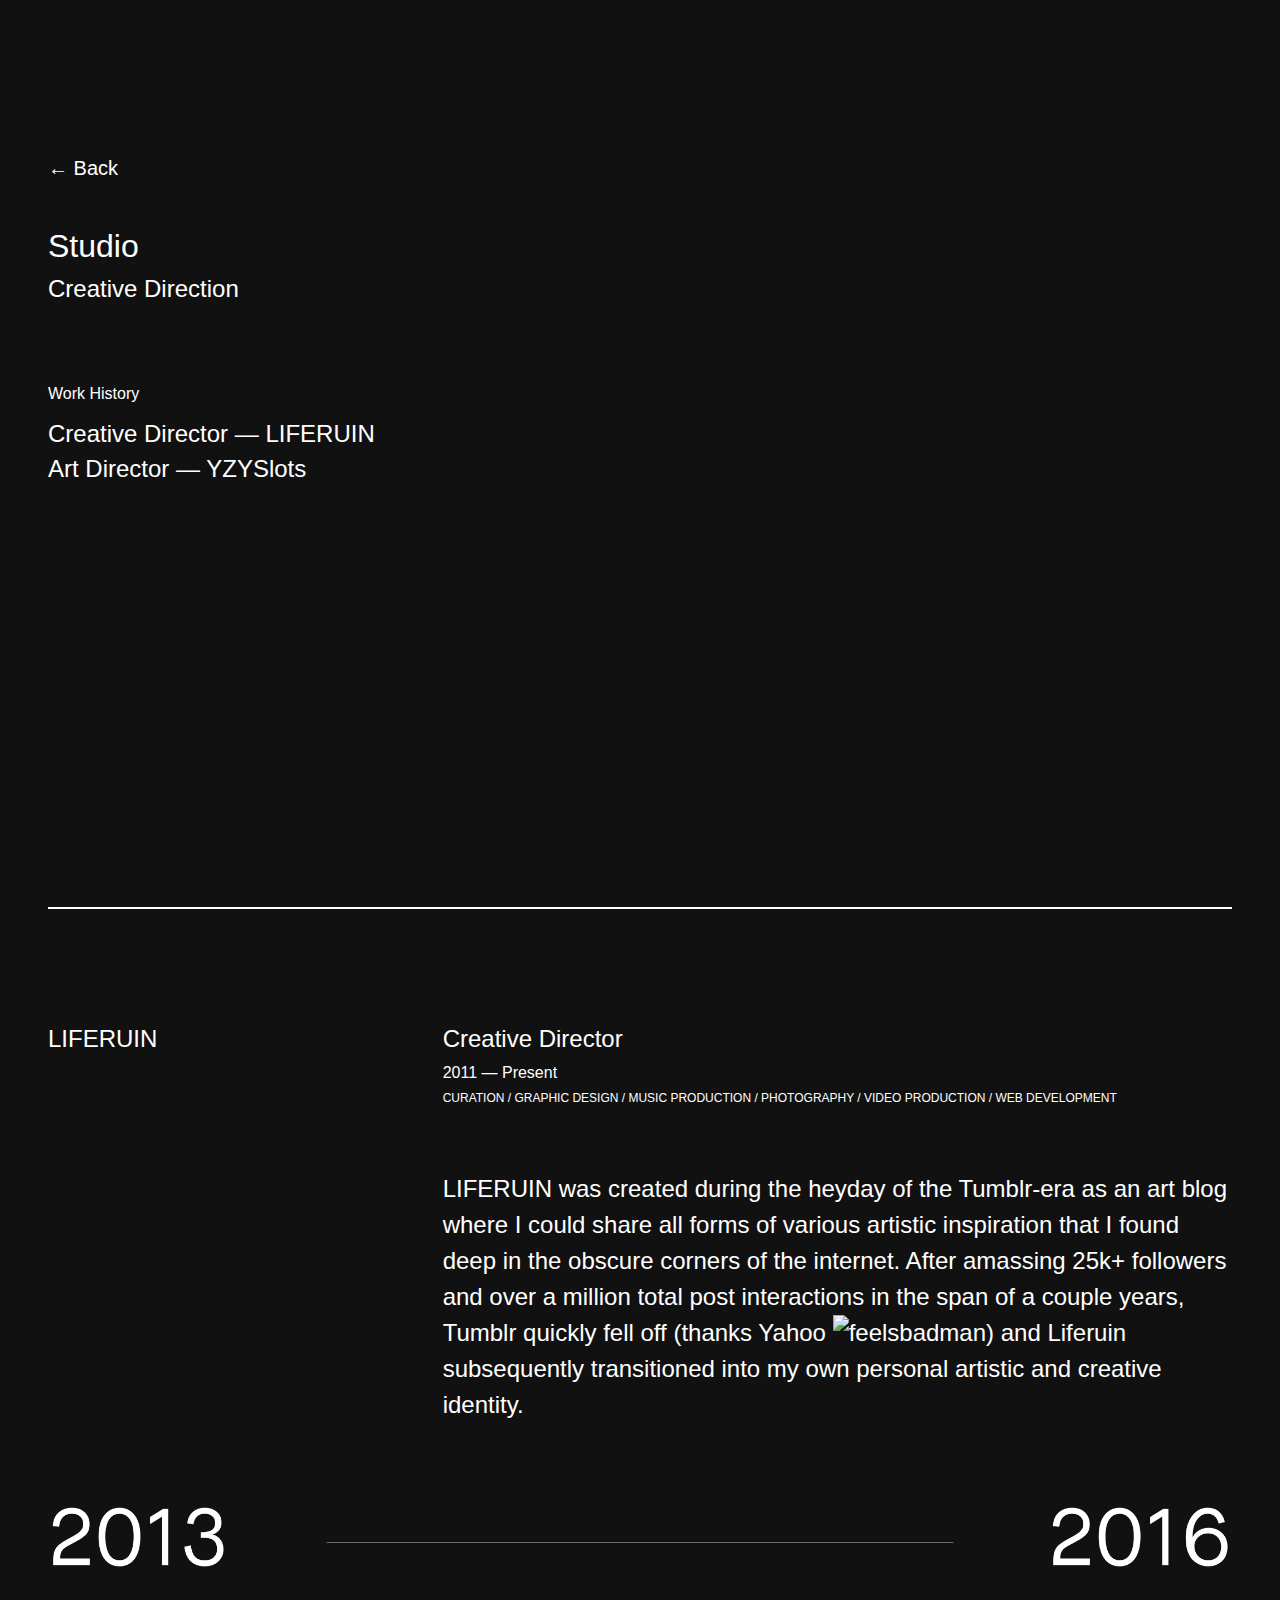
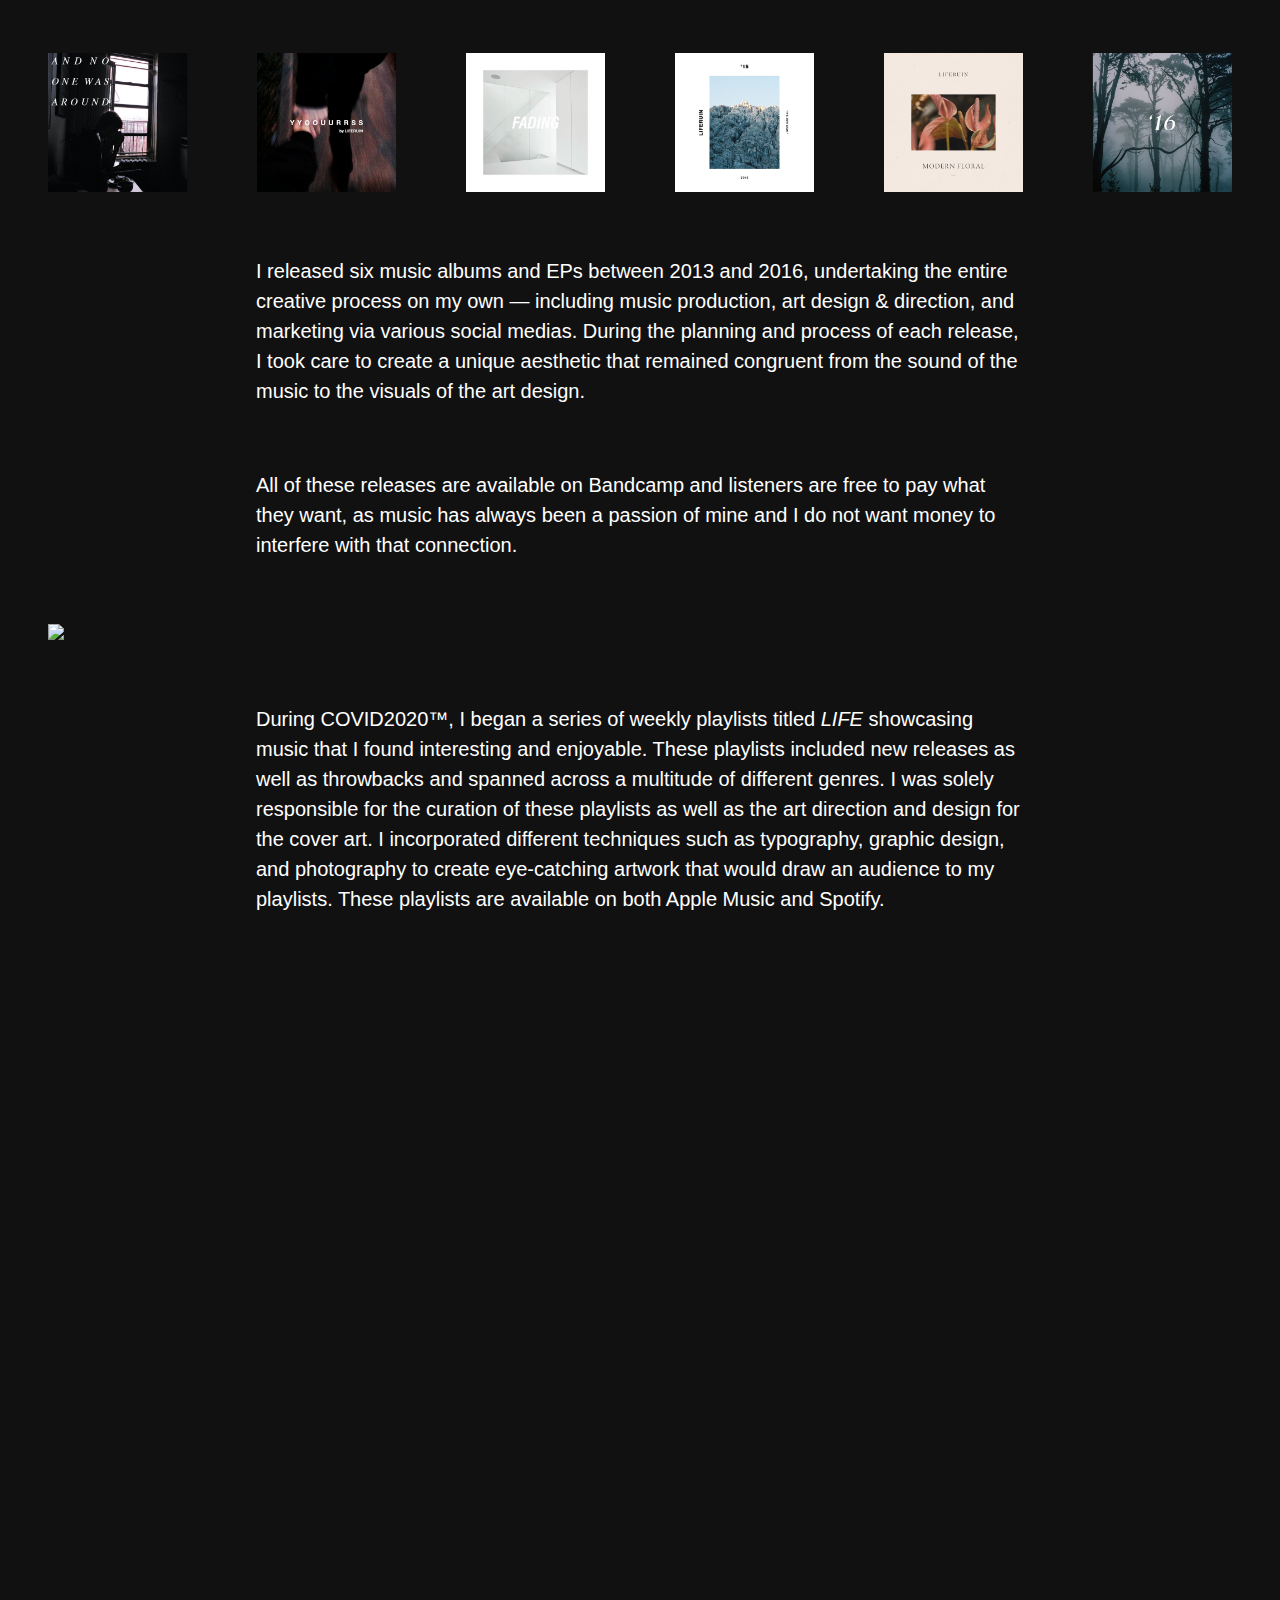
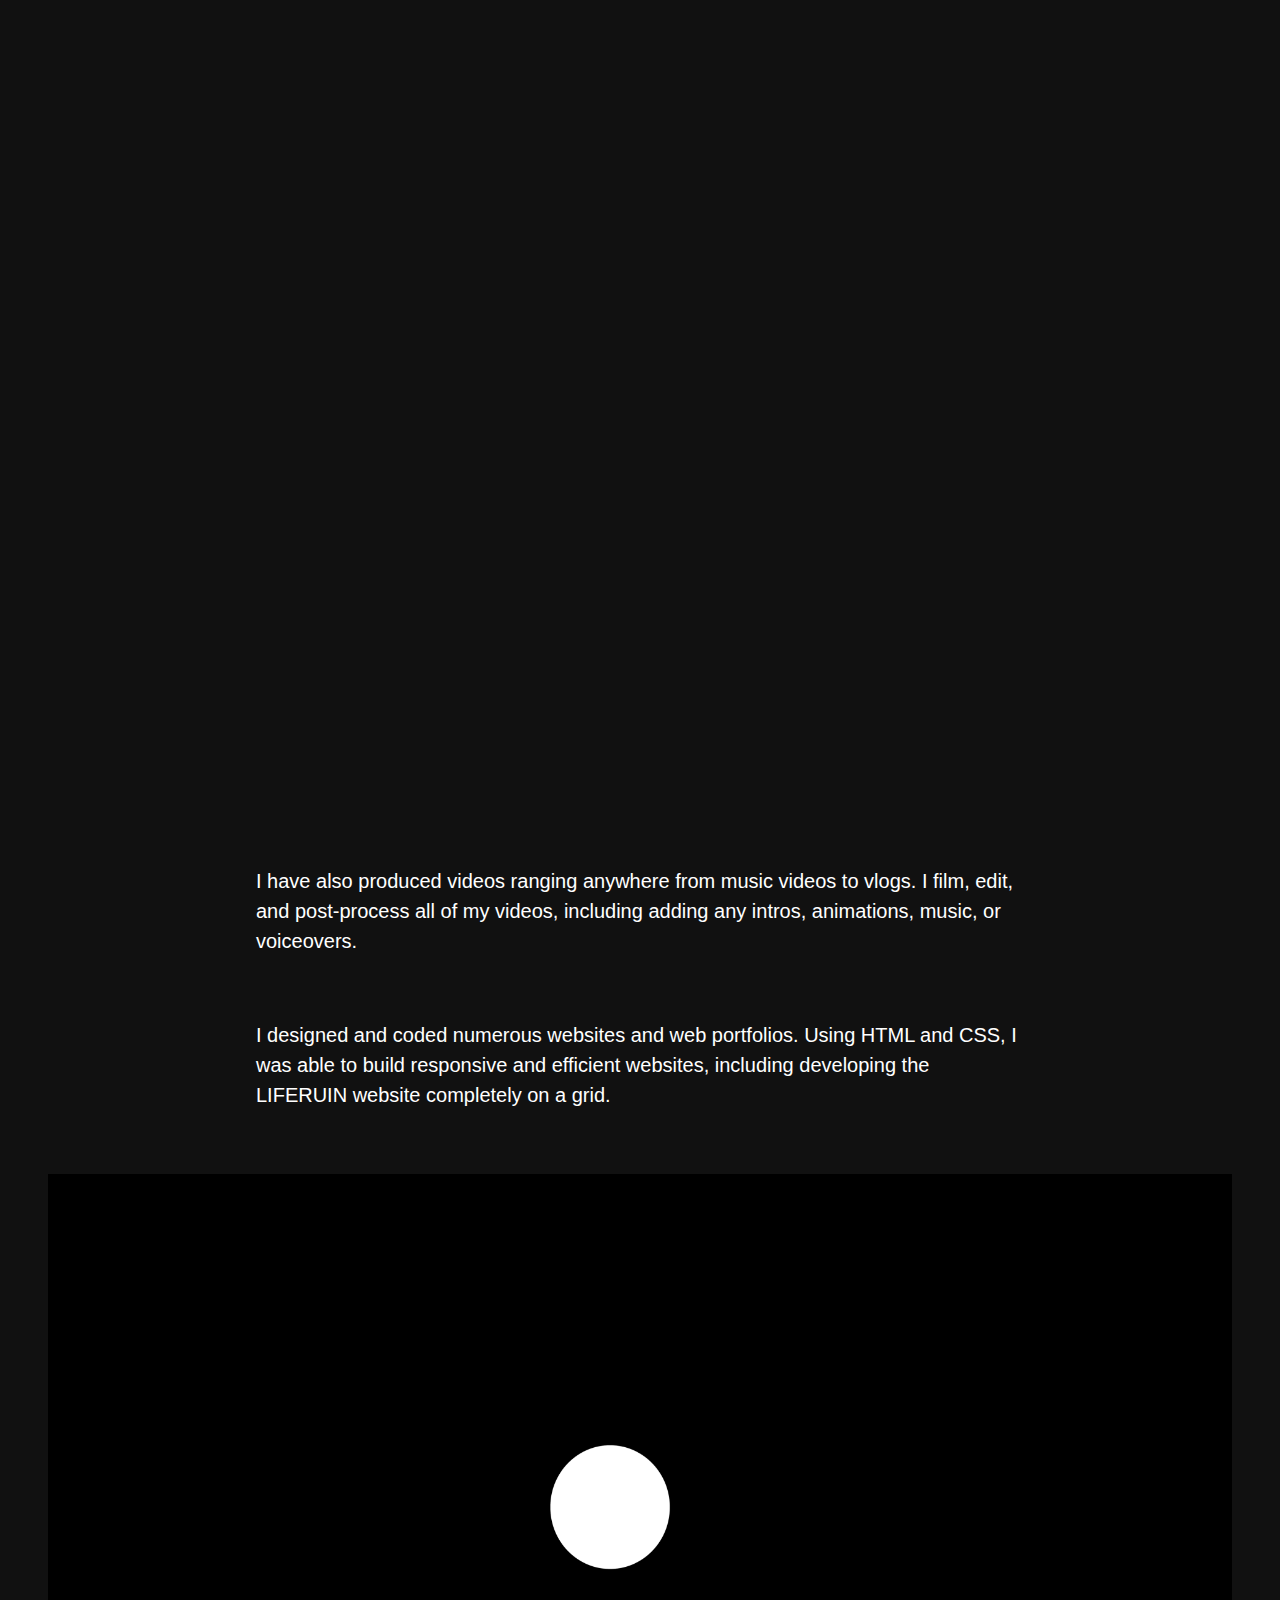
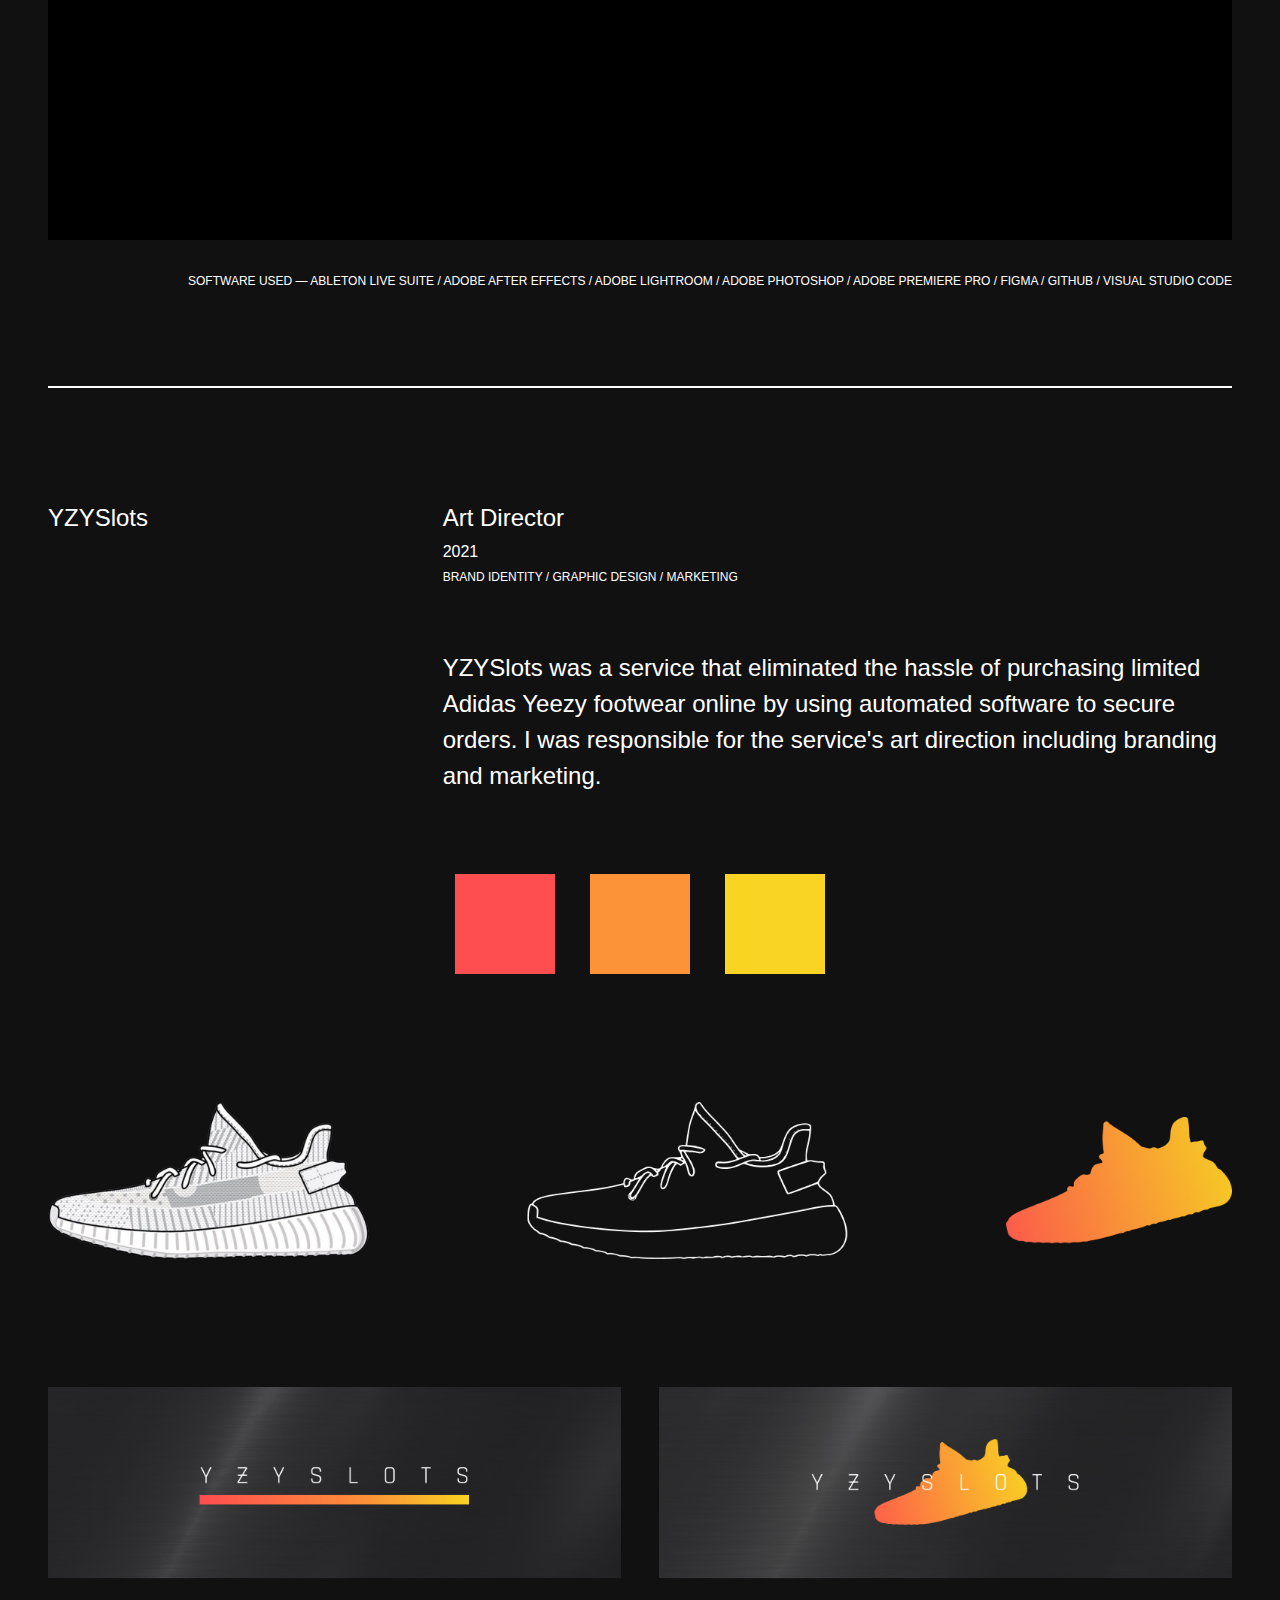
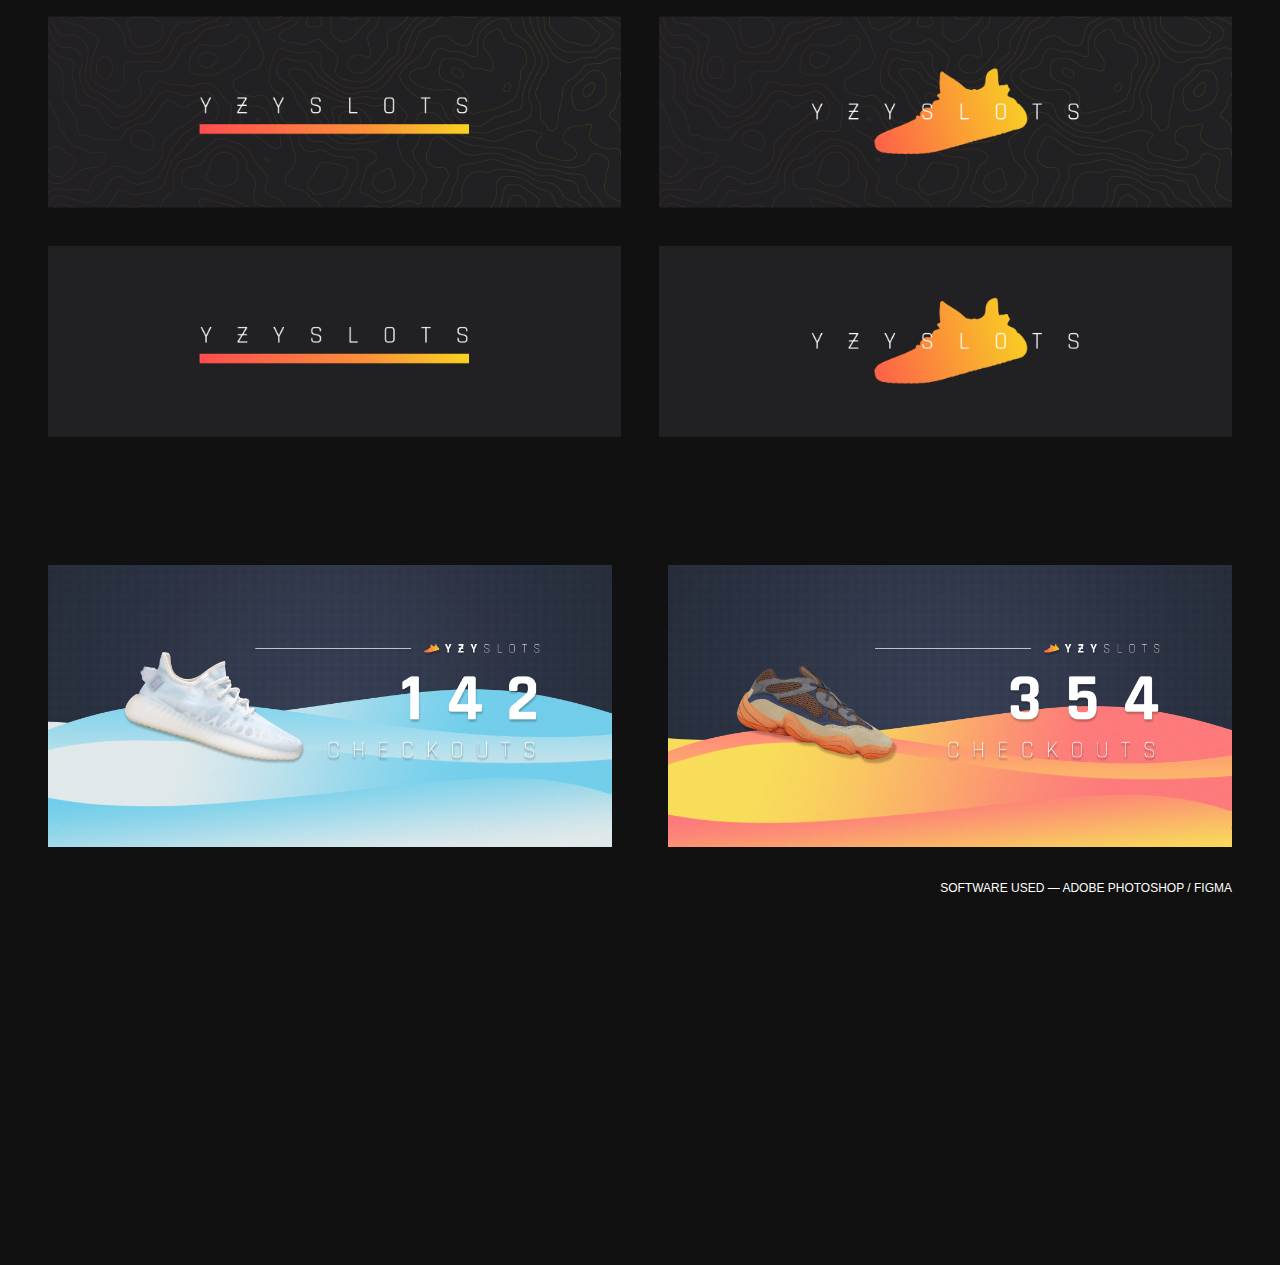
==== studio.html @ 4e7f4fe7 "Establish Website" ====
<!DOCTYPE html>
<html lang="en">
    <head>
        <meta charset="utf-8">
        <meta name="viewport" content="width=device-width, initial-scale=1">
        <meta http-equiv="X-UA-Compatible" content="ie=edge">
        <link rel="stylesheet" href="css/tachyons.min.css" />
        <link rel="stylesheet" href="css/styles.css" />
        <script type="text/javascript" src="/js/jquery-3.6.0.min.js"></script>
        <title>Tyler Myers — Studio</title>
    </head>
    <body class="bg-near-black white maison-neue">
        <header class="pa3 cf mw9 center">
            <section class="w-100 pb4-ns ph4-ns pv5 pv6-ns">
                <h1 class="f4 normal"><a href="/" class="link underline-hover">← Back</a></h1>
                <h1 class="pt4 mv2 lh-title normal">Studio</h1>
                <h1 class="f3 pa0 mv2 lh-title normal">Creative Direction</h1>
                <p class="f5 lh-title pt5">Work History</p>
                <h2 class="f4 f3-ns mv2 normal"><span class="hide-child"><a class="link underline-hover" href="#liferuin">Creative Director — LIFERUIN</a><span class="child">&nbsp;→</span></span></h2>
                <h2 class="f4 f3-ns mv2 normal"><span class="hide-child"><a class="link underline-hover" href="#yzyslots">Art Director — YZYSlots</a><span class="child">&nbsp;→</span></span></h2>
            </section>
        </header>
        <main class="pa3 pt6 pt3-ns mw9 center">
            <section class="ph4-ns mv7-ns">
                <article class="pt4 pb5 bt bw1" id="liferuin">
                    <div class="w-100 pt5 mv3 lh-copy cf">
                        <div class="w-third-ns fl-ns v-top">
                            <p class="f3 ma0">LIFERUIN</p>
                        </div>
                        <div class="w-two-thirds-ns fl-ns">
                            <p class="f3 mt0 mb1">Creative Director</p>
                            <p class="f5 mv1">2011 — Present</p>
                            <p class="f7 mv1 ttu fw1">Curation / Graphic Design / Music Production / Photography / Video Production / Web Development</p>
                            <p class="f3 mv5">LIFERUIN was created during the heyday of the Tumblr-era as an art blog where I could share all forms of various artistic inspiration that I found deep in the obscure corners of the internet. After amassing 25k+ followers and over a million total post interactions in the span of a couple years, Tumblr quickly fell off (thanks Yahoo <img src="http://assets.stickpng.com/images/5845cd230b2a3b54fdbaecf7.png" height="18px" alt="feelsbadman">) and Liferuin subsequently transitioned into my own personal artistic and creative identity.</p>
                        </div>
                    </div>
                    <div class="tc center">
                        <img class="center db" src="images/Music Timeline.png">
                    </div>
                    <div class="mv4 mw7 center lh-copy">
                        <p class="f5 f4-ns mv5">I released six music albums and EPs between 2013 and 2016, undertaking the entire creative process on my own — including music production, art design & direction, and marketing via various social medias. During the planning and process of each release, I took care to create a unique aesthetic that remained congruent from the sound of the music to the visuals of the art design.</p>
                        <p class="f5 f4-ns mv5">All of these releases are available on <a href="https://liferuin.bandcamp.com" class="link underline-hover" target="_blank">Bandcamp</a> and listeners are free to pay what they want, as music has always been a passion of mine and I do not want money to interfere with that connection.</p>
                    </div>
                    <div class="tc center">
                        <img class="center db" src="images/Life Playlists.png">
                    </div>
                    <div class="mv4 mw7 center lh-copy">
                        <p class="f5 f4-ns mv5">During COVID2020™, I began a series of weekly playlists titled <i>LIFE</i> showcasing music that I found interesting and enjoyable. These playlists included new releases as well as throwbacks and spanned across a multitude of different genres. I was solely responsible for the curation of these playlists as well as the art direction and design for the cover art. I incorporated different techniques such as typography, graphic design, and photography to create eye-catching artwork that would draw an audience to my playlists. These playlists are available on both Apple Music and Spotify.</p>
                    </div>
                    <div class="mv4 video-container">
                        <iframe src="https://player.vimeo.com/video/375302380?h=4c0749a3c9" frameborder="0" allowfullscreen></iframe>
                    </div>
                    <div class="mv4 video-container">
                        <iframe src="https://www.youtube-nocookie.com/embed/navnlQxrgsI" frameborder="0" allowfullscreen></iframe>
                    </div>
                    <div class="mv4 mw7 center lh-copy">
                        <p class="f5 f4-ns mv5">I have also produced videos ranging anywhere from music videos to vlogs. I film, edit, and post-process all of my videos, including adding any intros, animations, music, or voiceovers.</p>
                    </div>
                    <div class="mv4 mw7 center lh-copy">
                        <p class="f5 f4-ns mv5">I designed and coded numerous websites and web portfolios. Using HTML and CSS, I was able to build responsive and efficient websites, including developing the <a href="https://liferu.in" class="link underline-hover" target="_blank">LIFERUIN website</a> completely on a grid.</p>
                    </div>
                    <div class="tc center">
                        <img class="w-100 db" src="images/logo_animation.gif">
                    </div>
                    <div class="mv4 tr-ns lh-copy">
                        <p class="f7 mv1 ttu fw1">Software Used — Ableton Live Suite / Adobe After Effects / Adobe Lightroom / Adobe Photoshop / Adobe Premiere Pro / Figma / Github / Visual Studio Code</p>
                    </div>
                </article>
                <article class="pt4 pb5 bt bw1" id="yzyslots">
                    <div class="w-100 pt5 mv3 lh-copy cf">
                        <div class="w-third-ns fl-ns v-top">
                            <p class="f3 ma0">YZYSlots</p>
                        </div>
                        <div class="w-two-thirds-ns fl-ns">
                            <p class="f3 mt0 mb1">Art Director</p>
                            <p class="f5 mv1">2021</p>
                            <p class="f7 mv1 ttu fw1">Brand Identity / Graphic Design / Marketing</p>
                            <p class="f3 mv5">YZYSlots was a service that eliminated the hassle of purchasing limited Adidas Yeezy footwear online by using automated software to secure orders. I was responsible for the service's art direction including branding and marketing.</p>
                        </div>
                    </div>
                    <div class="tc center">
                        <img class="center db" src="images/Reference Colors.png">
                    </div>
                    <div class="tc center mt5 mt6-ns">
                        <img class="center db" src="images/Logo Development.png">
                    </div>
                    <div class="tc center mt5 mt6-ns">
                        <img class="center db" src="images/yzyslots_twitter_headers.png">
                    </div>
                    <div class="tc center mt5 mt6-ns">
                        <img class="center db" src="images/yzyslots_marketing.png">
                    </div>
                    <div class="mv4 tr-ns lh-copy">
                        <p class="f7 mv1 ttu fw1">Software Used — Adobe Photoshop / Figma</p>
                    </div>
                </article>
            </section>
        </main>
    </body>
</html>
---- css/styles.css ----
/* Fade In */
@-webkit-keyframes fadeIn { from { opacity:0; } to { opacity:1; } }
@-moz-keyframes fadeIn { from { opacity:0; } to { opacity:1; } }
@keyframes fadeIn { from { opacity:0; } to { opacity:1; } }

/* Maison Neue */
.maison-neue {font-family: "Maison Neue", sans-serif;}

@font-face {
    font-family: "Maison Neue";
    src: url(fonts/maison-neue/MaisonNeue-Book.woff);
    src: url(fonts/maison-neue/MaisonNeue-Book.woff2);
    font-weight: normal;
    font-style: normal;
}

@font-face {
    font-family: "Maison Neue";
    src: url(fonts/maison-neue/MaisonNeue-BookItalic.woff);
    src: url(fonts/maison-neue/MaisonNeue-BookItalic.woff2);
    font-weight: normal;
    font-style: italic;
}

@font-face {
    font-family: "Maison Neue";
    src: url(fonts/maison-neue/MaisonNeue-Bold.woff);
    src: url(fonts/maison-neue/MaisonNeue-Bold.woff2);
    font-weight: bold;
    font-style: normal;
}

@font-face {
    font-family: "Maison Neue";
    src: url(fonts/maison-neue/MaisonNeue-BoldItalic.woff);
    src: url(fonts/maison-neue/MaisonNeue-BoldItalic.woff2);
    font-weight: bold;
    font-style: italic;
}

@font-face {
    font-family: "Maison Neue";
    src: url(fonts/maison-neue/MaisonNeue-Light.woff);
    src: url(fonts/maison-neue/MaisonNeue-Light.woff2);
    font-weight: 100;
    font-style: normal;
}

/* Neue Haas Grotesk */
.neue-haas-grotesk {font-family: "Neue Haas Grotesk", sans-serif;}

@font-face {
    font-family: "Neue Haas Grotesk";
    src: url(fonts/neue-haas-grotesk/NeueHaasDisplay-Roman.woff);
    font-weight: normal;
    font-style: normal;
}

@font-face {
    font-family: "Neue Haas Grotesk";
    src: url(fonts/neue-haas-grotesk/NeueHaasDisplay-RomanItalic.woff);
    font-weight: normal;
    font-style: italic;
}

@font-face {
    font-family: "Neue Haas Grotesk";
    src: url(fonts/neue-haas-grotesk/NeueHaasDisplay-Bold.woff);
    font-weight: bold;
    font-style: normal;
}

@font-face {
    font-family: "Neue Haas Grotesk";
    src: url(fonts/neue-haas-grotesk/NeueHaasDisplay-BoldItalic.woff);
    font-weight: bold;
    font-style: italic;
}

@font-face {
    font-family: "Neue Haas Grotesk";
    src: url(fonts/neue-haas-grotesk/NeueHaasDisplay-Light.woff);
    font-weight: 100;
    font-style: normal;
}

/* Override Styles */
a {color: white;}

.video-container { position: relative; padding-bottom: 56.25%; padding-top: 30px; height: 0; overflow: hidden; }

.video-container iframe, .video-container object, .video-container embed { position: absolute; top: 0; left: 0; width: 100%; height: 100%; }
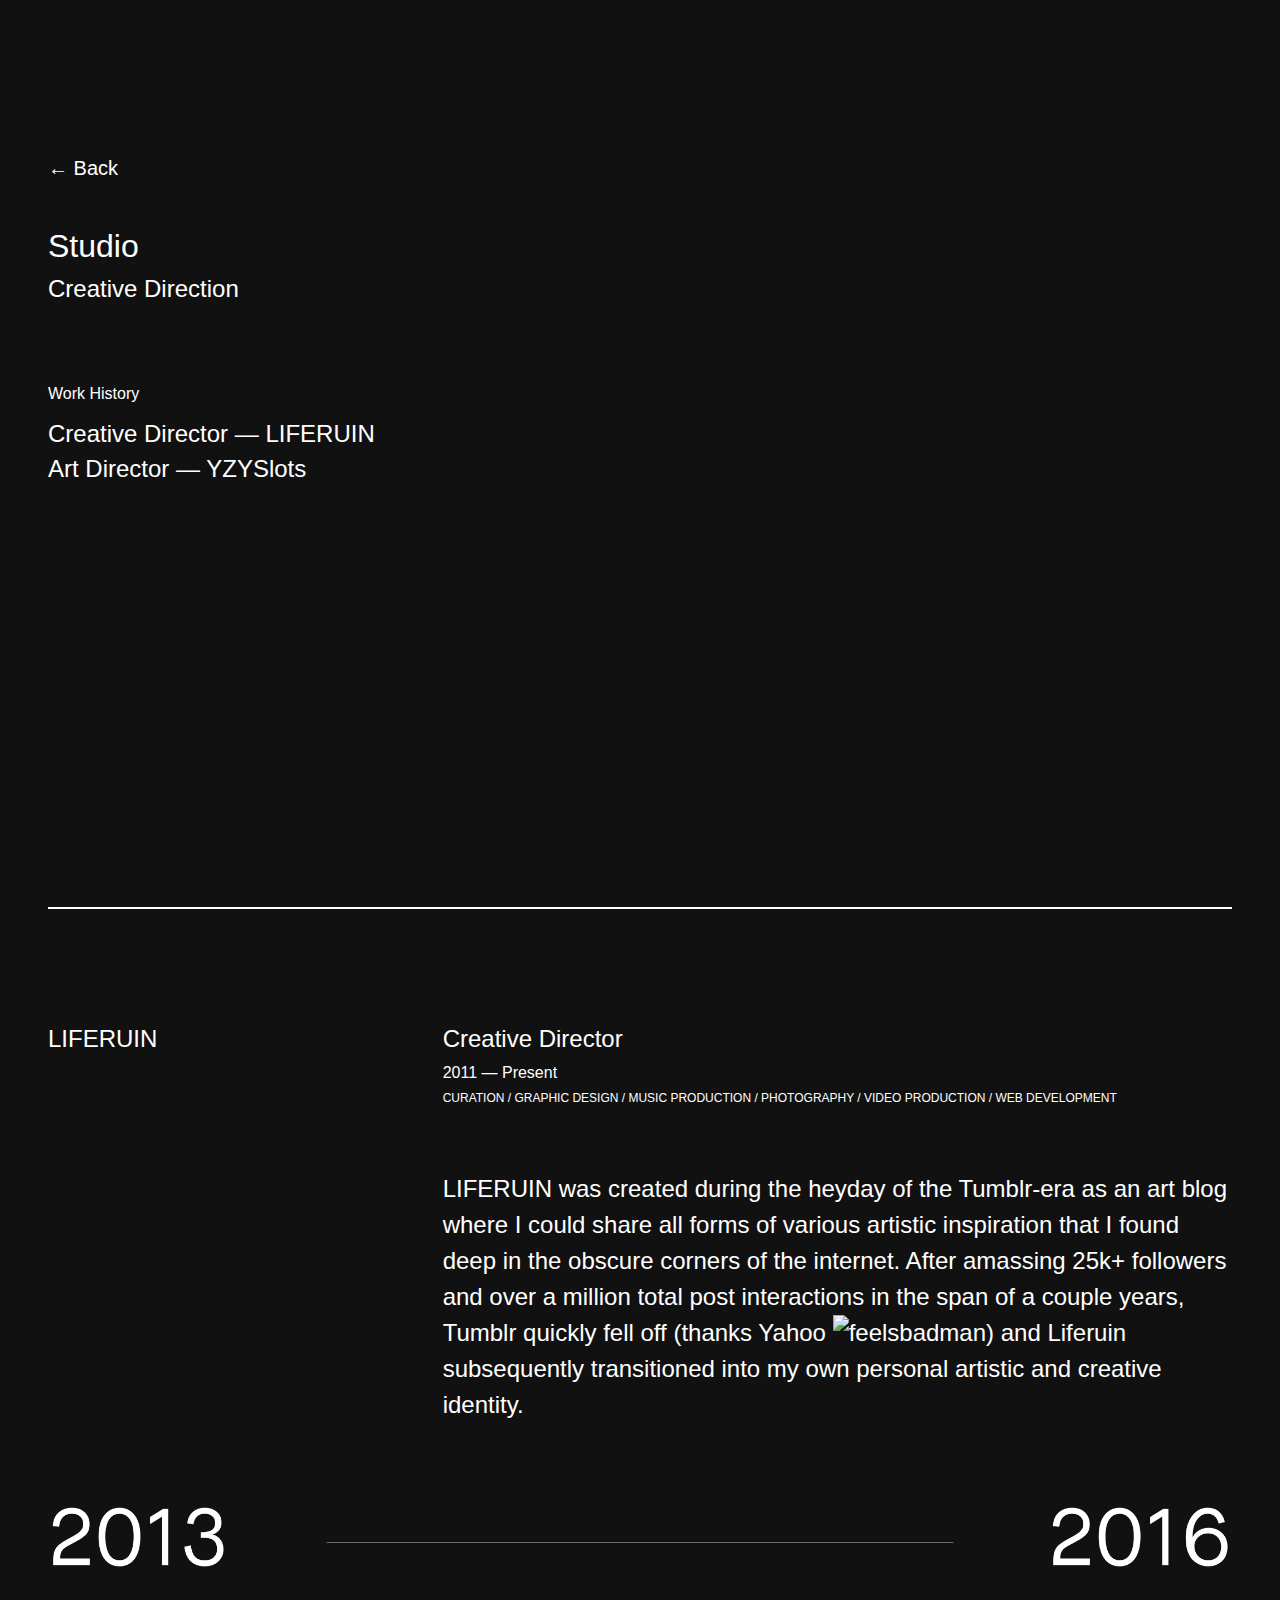
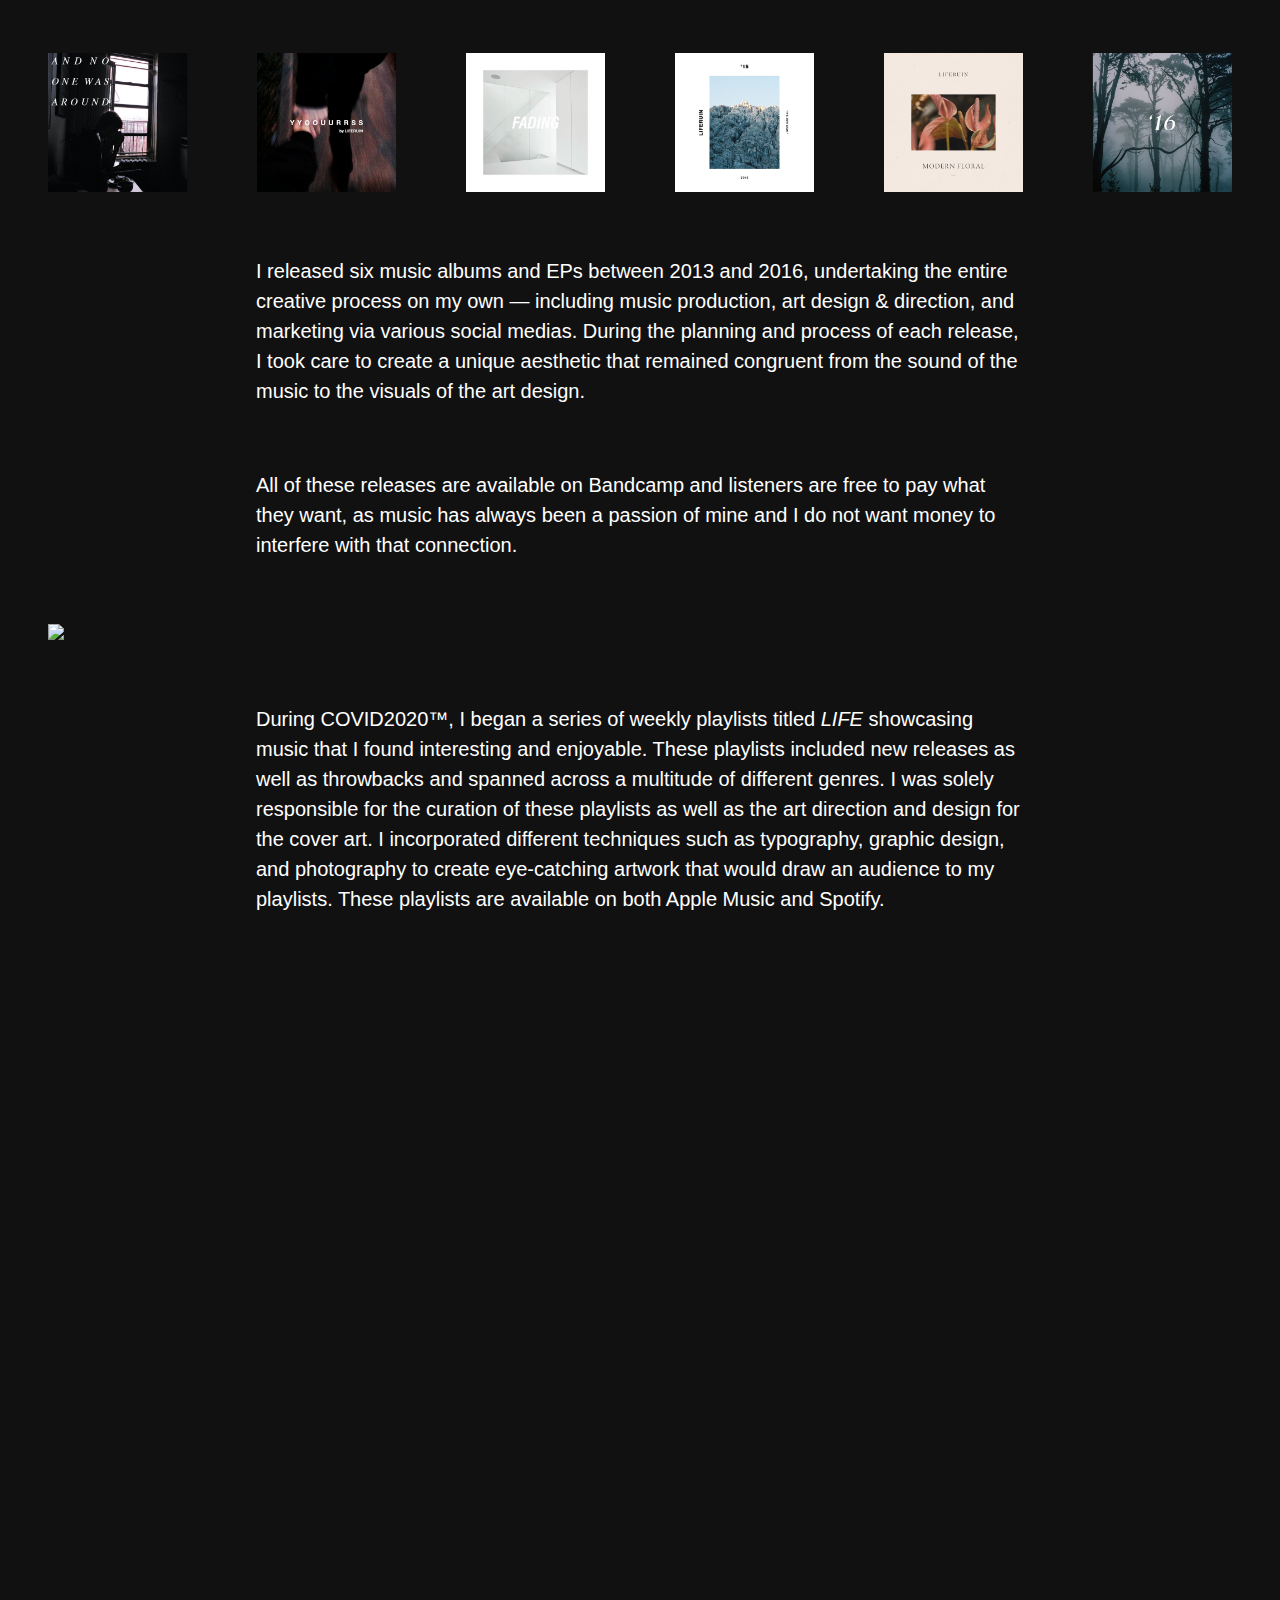
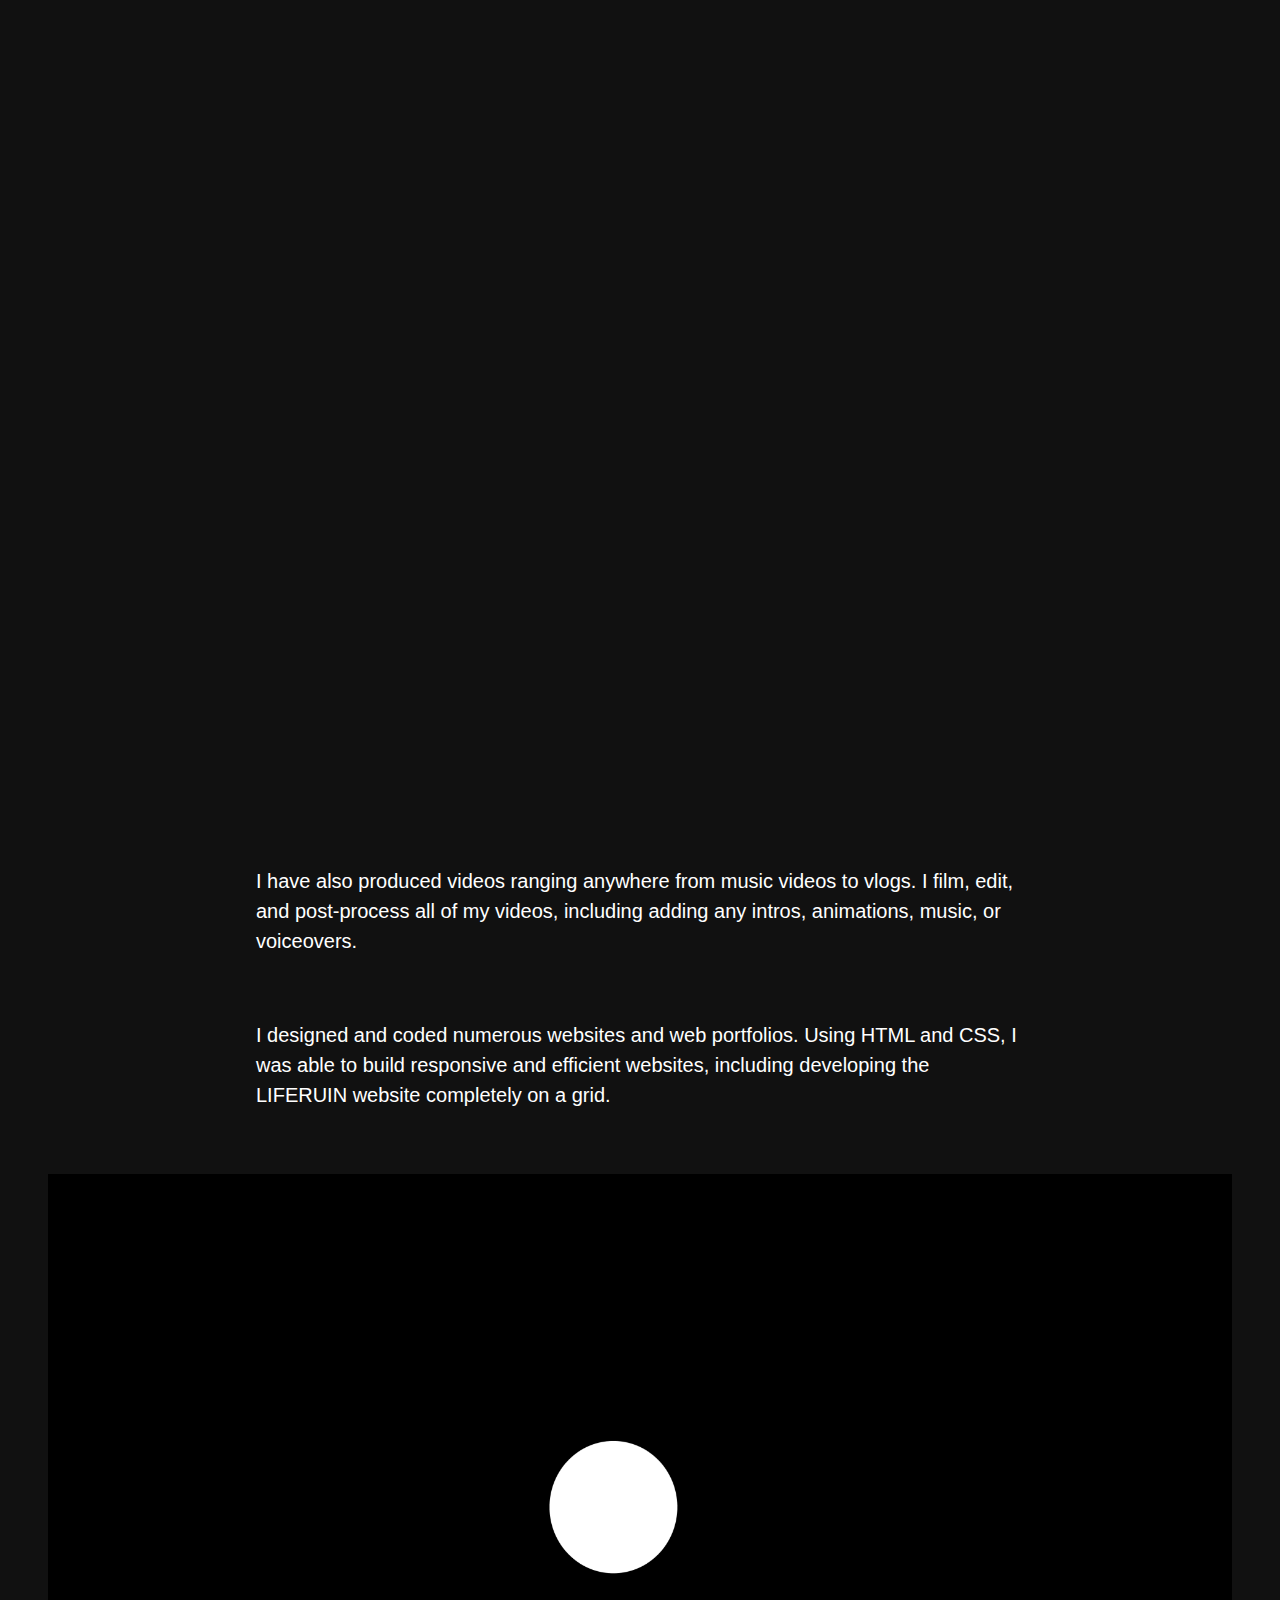
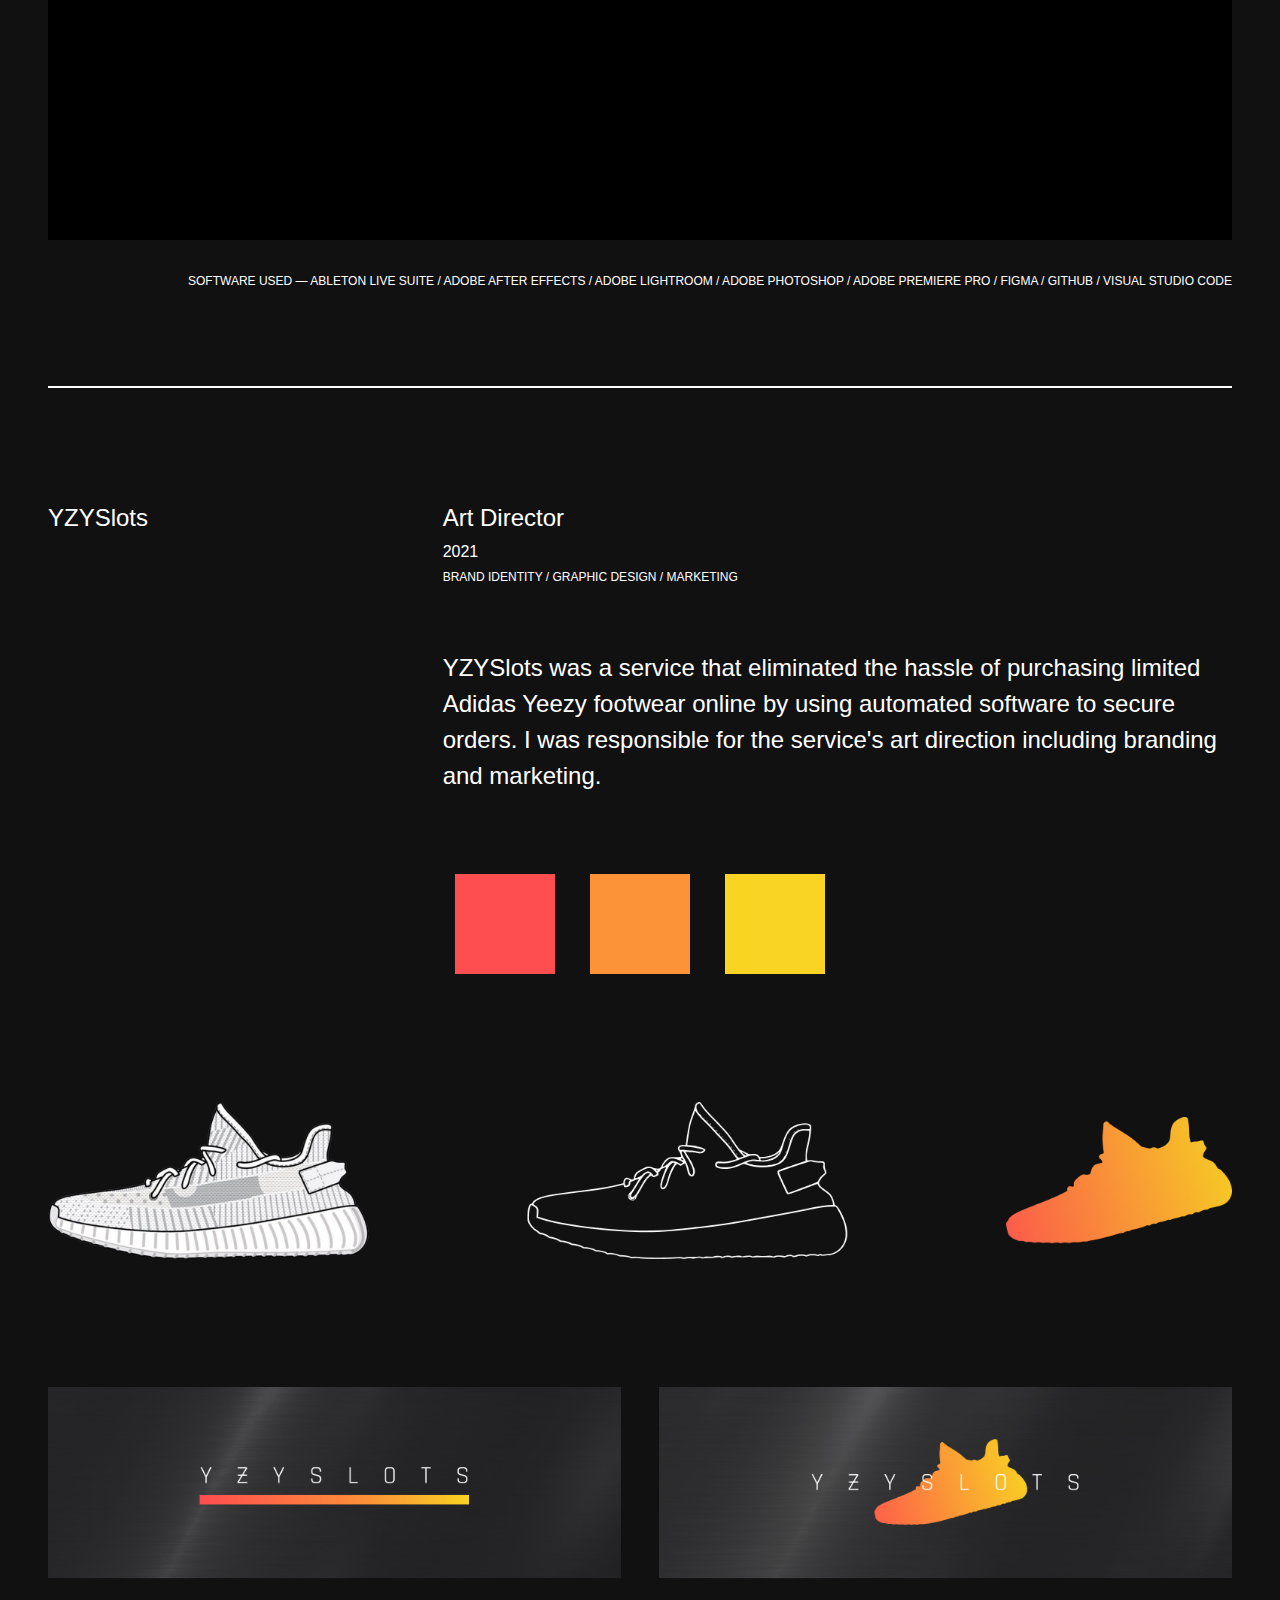
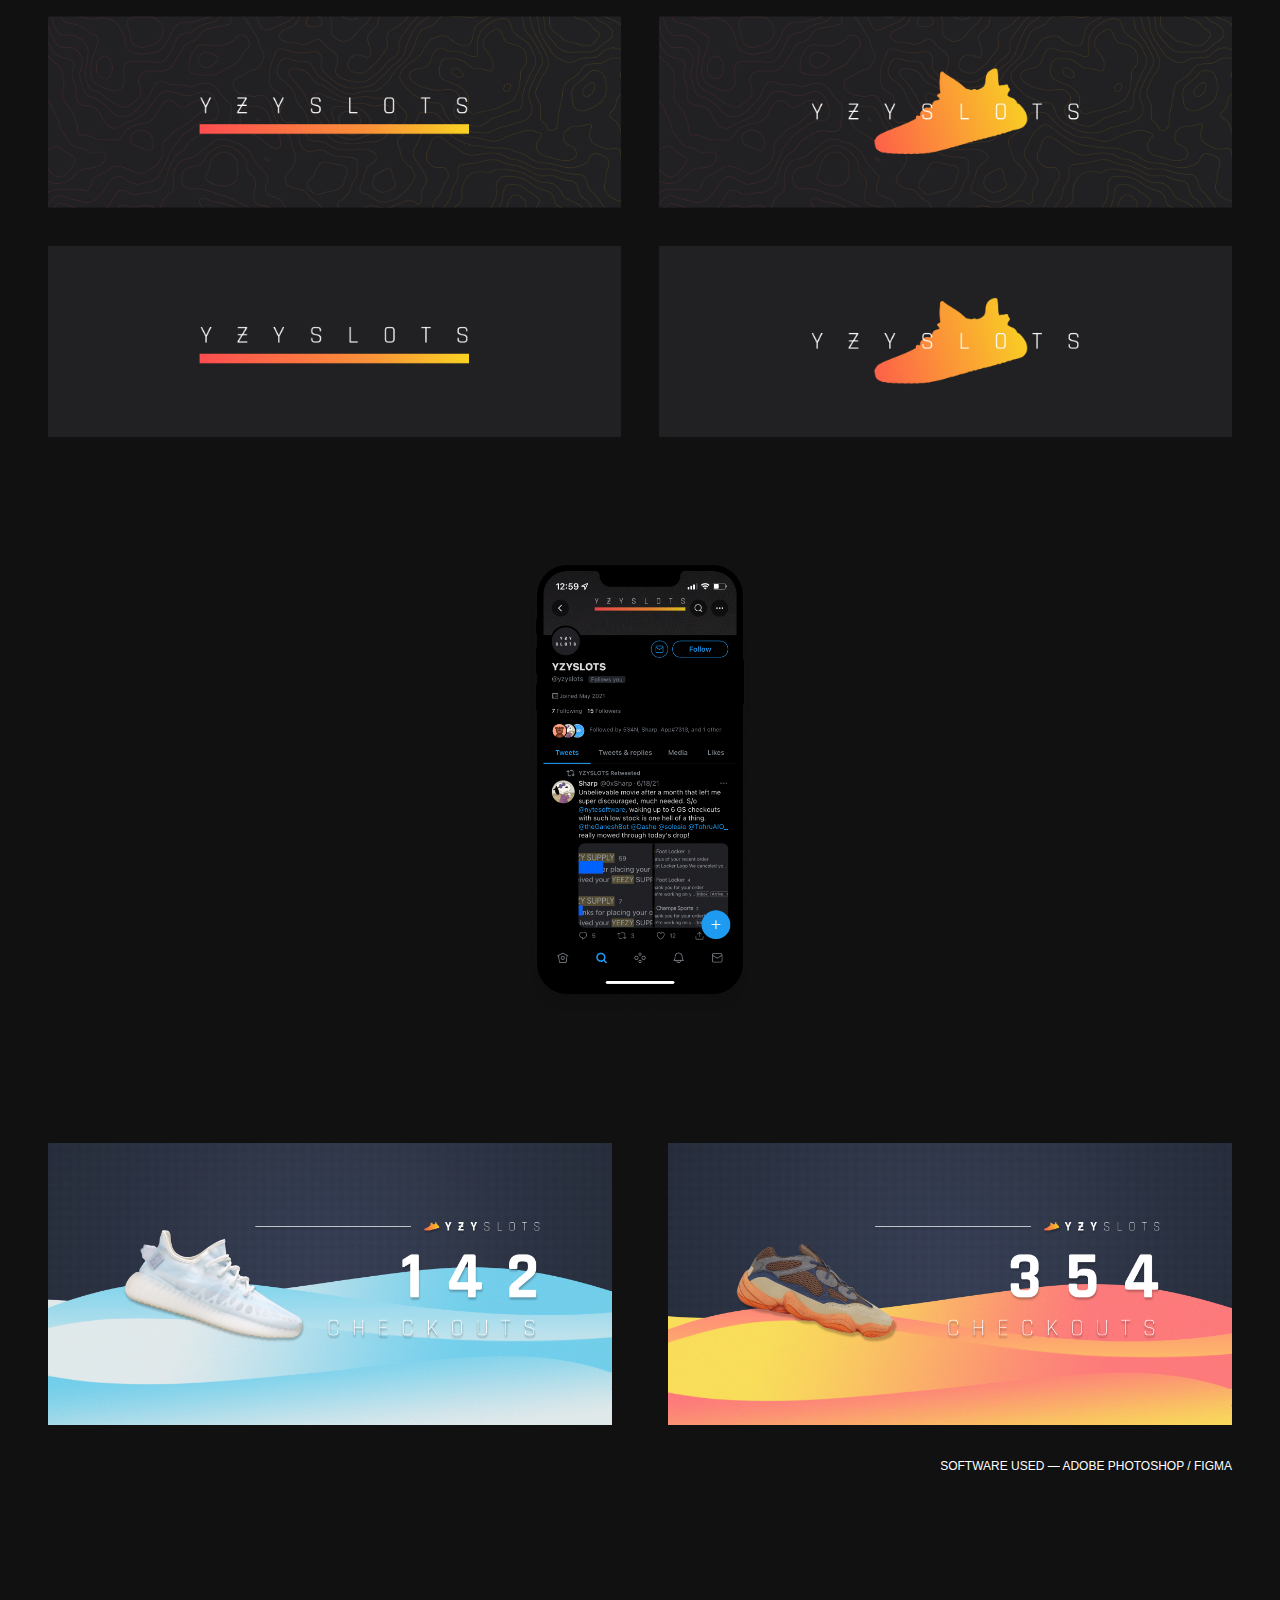
==== commit c615eaa6: "Update Studio" ====
--- a/studio.html
+++ b/studio.html
@@ -47,10 +47,10 @@
                     <div class="mv4 mw7 center lh-copy">
                         <p class="f5 f4-ns mv5">During COVID2020™, I began a series of weekly playlists titled <i>LIFE</i> showcasing music that I found interesting and enjoyable. These playlists included new releases as well as throwbacks and spanned across a multitude of different genres. I was solely responsible for the curation of these playlists as well as the art direction and design for the cover art. I incorporated different techniques such as typography, graphic design, and photography to create eye-catching artwork that would draw an audience to my playlists. These playlists are available on both Apple Music and Spotify.</p>
                     </div>
-                    <div class="mv4 video-container">
+                    <div class="mv4 video-container" id="boston">
                         <iframe src="https://player.vimeo.com/video/375302380?h=4c0749a3c9" frameborder="0" allowfullscreen></iframe>
                     </div>
-                    <div class="mv4 video-container">
+                    <div class="mv4 video-container" id="new-balance">
                         <iframe src="https://www.youtube-nocookie.com/embed/navnlQxrgsI" frameborder="0" allowfullscreen></iframe>
                     </div>
                     <div class="mv4 mw7 center lh-copy">
@@ -88,6 +88,9 @@
                         <img class="center db" src="images/yzyslots_twitter_headers.png">
                     </div>
                     <div class="tc center mt5 mt6-ns">
+                        <img class="center db vh-50-ns h5" src="images/yzyslots_twitter_iphonemockup.png">
+                    </div>
+                    <div class="tc center mt5 mt6-ns">
                         <img class="center db" src="images/yzyslots_marketing.png">
                     </div>
                     <div class="mv4 tr-ns lh-copy">
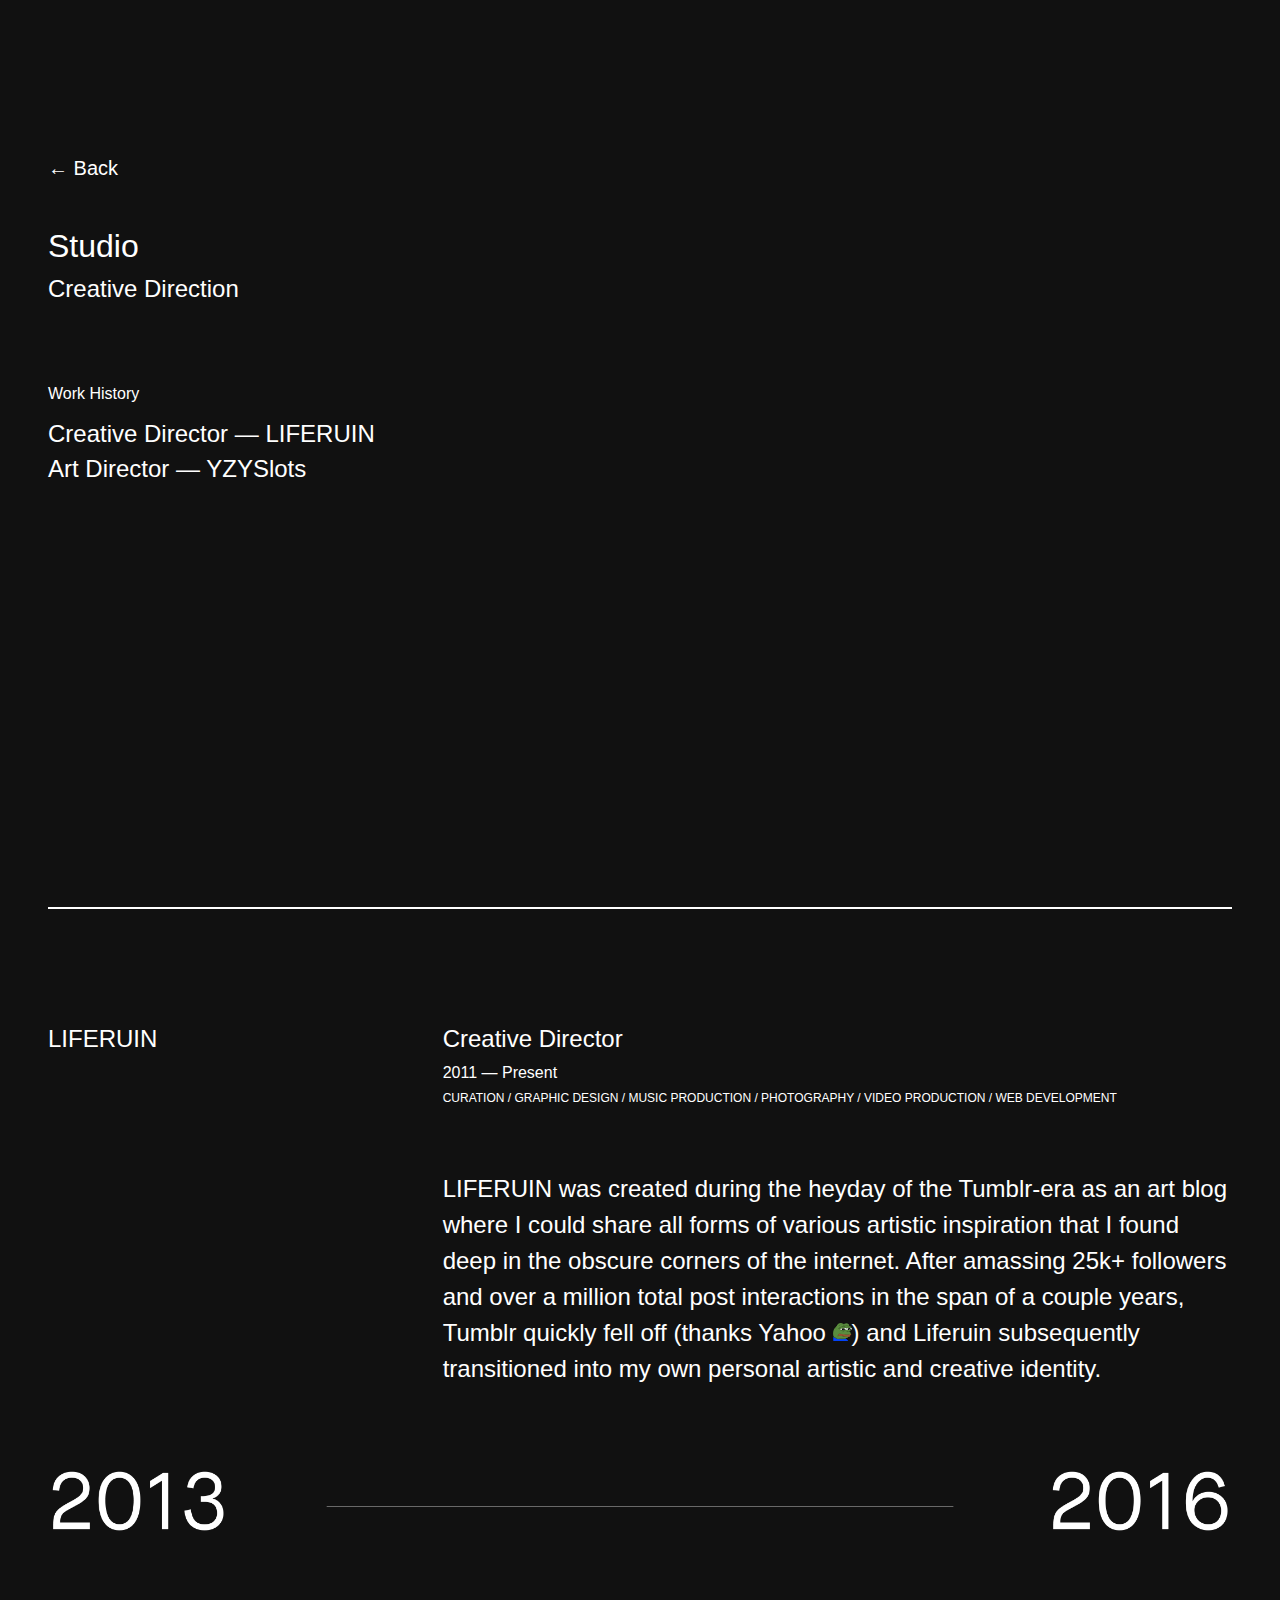
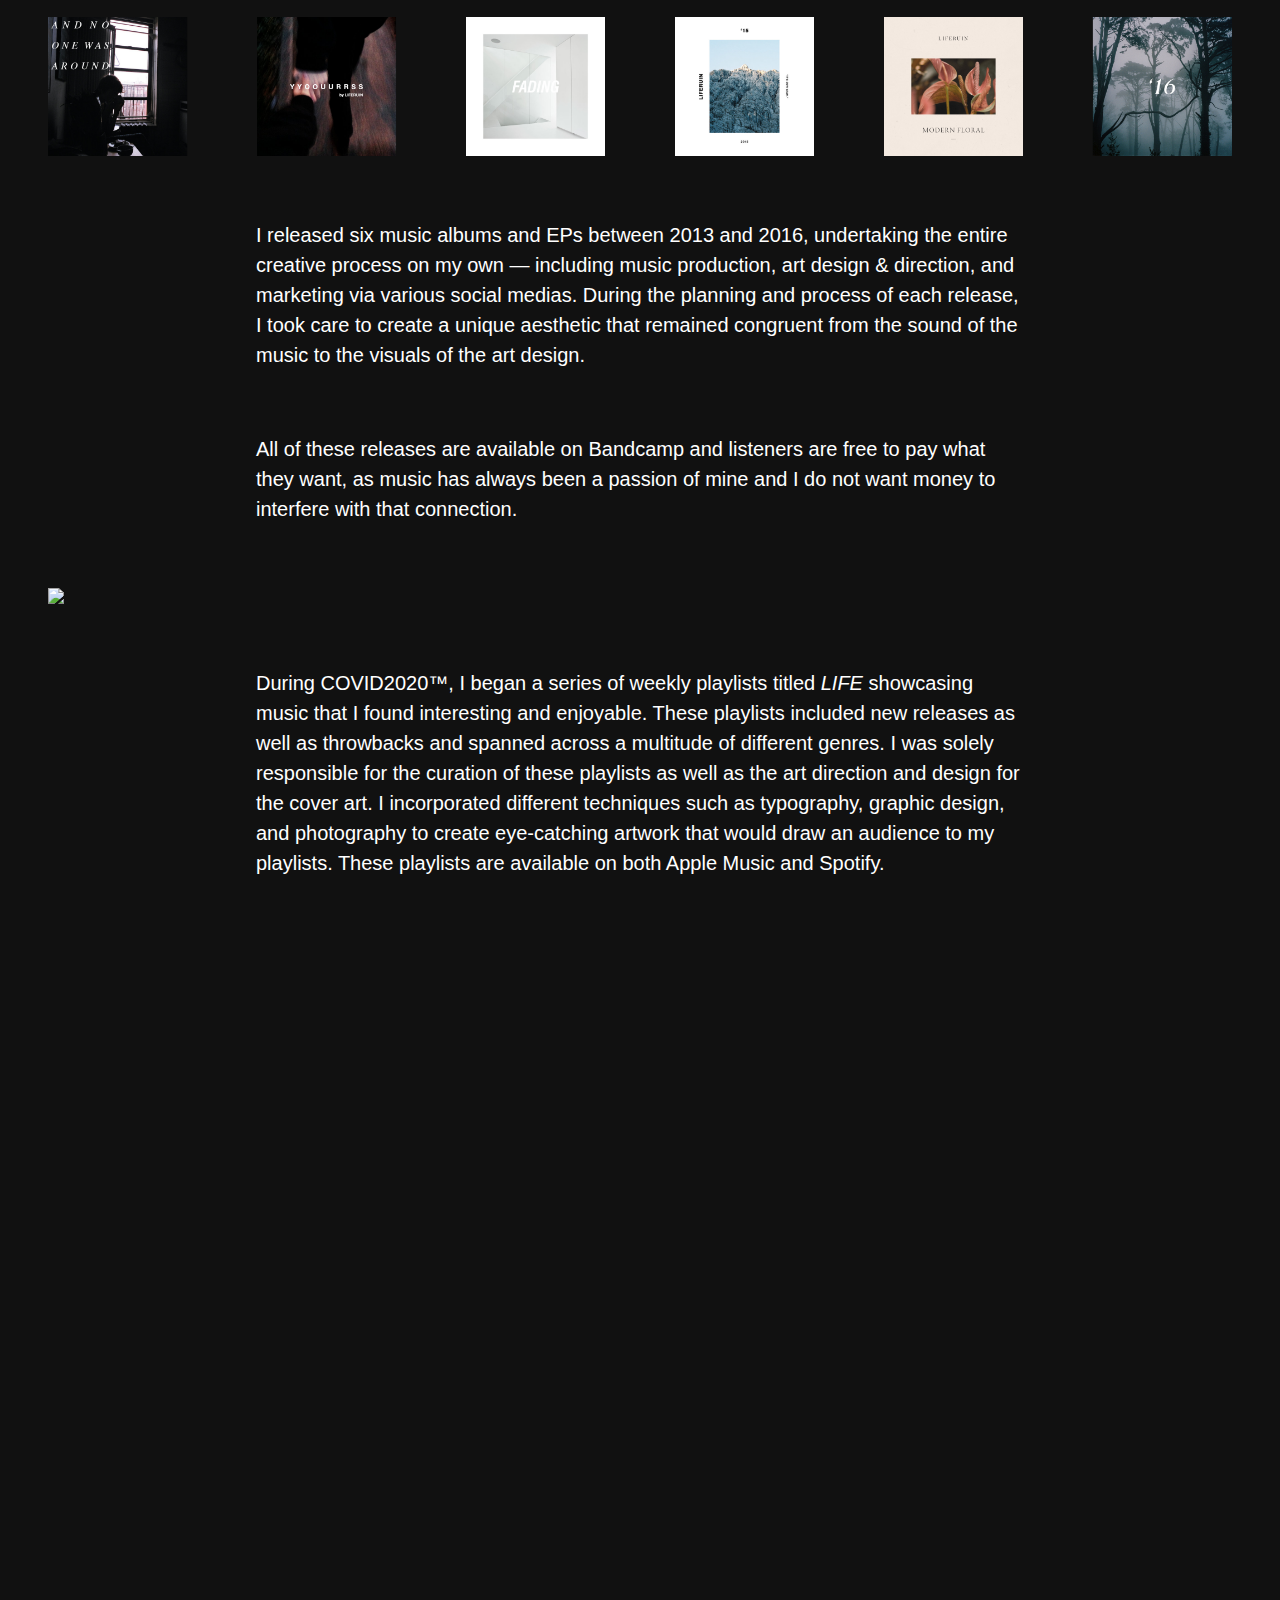
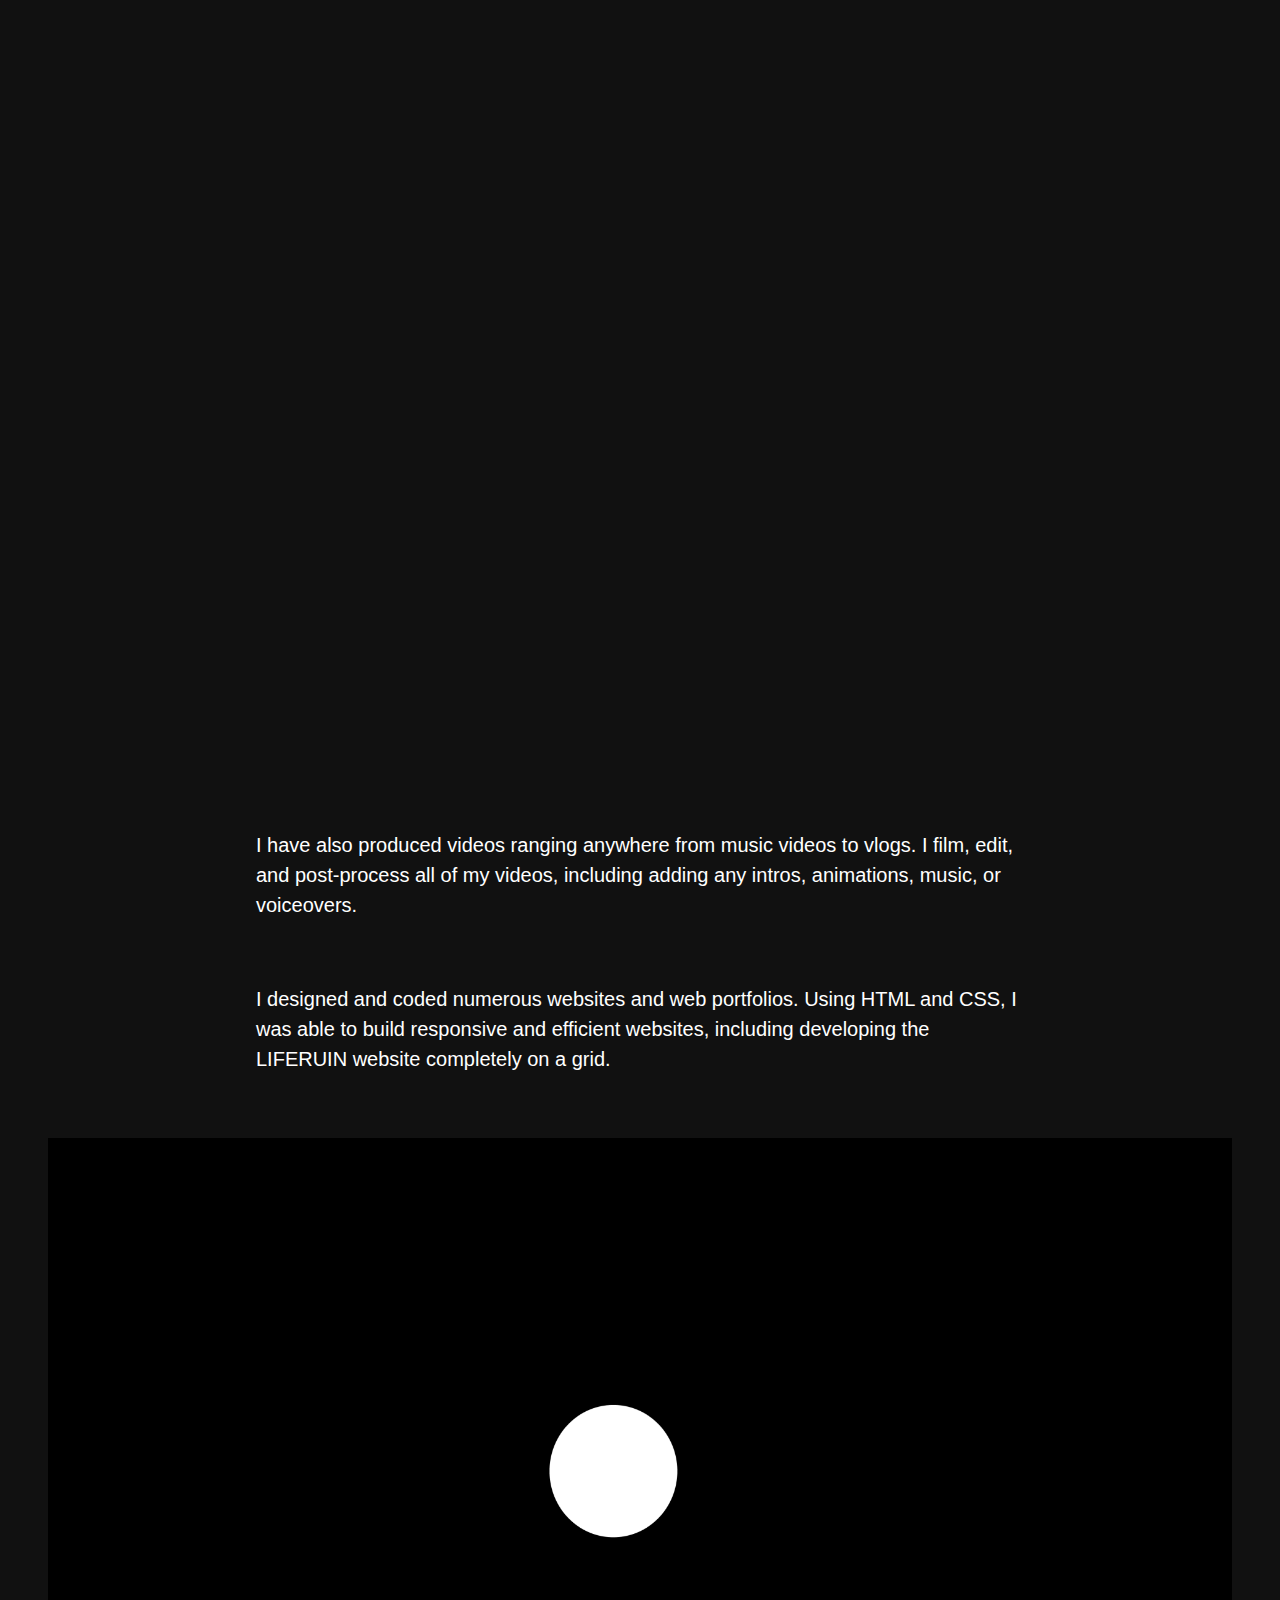
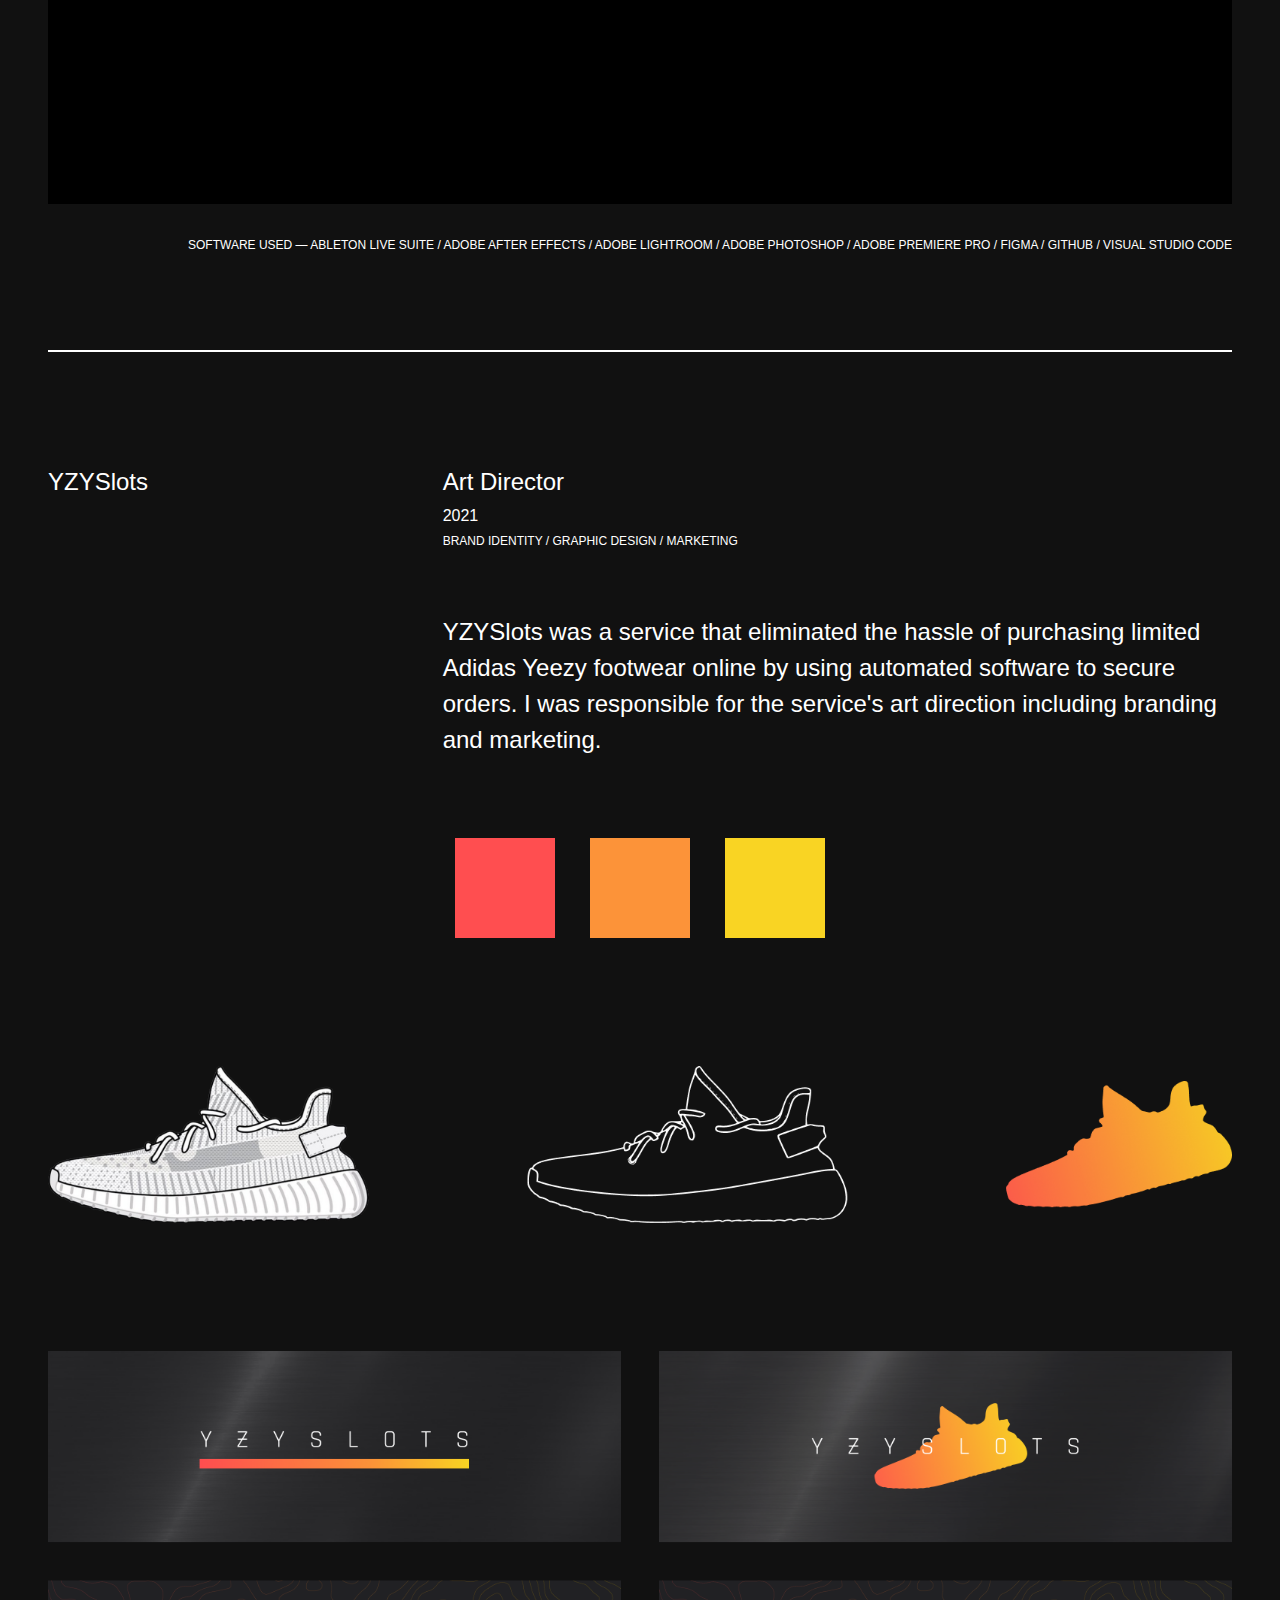
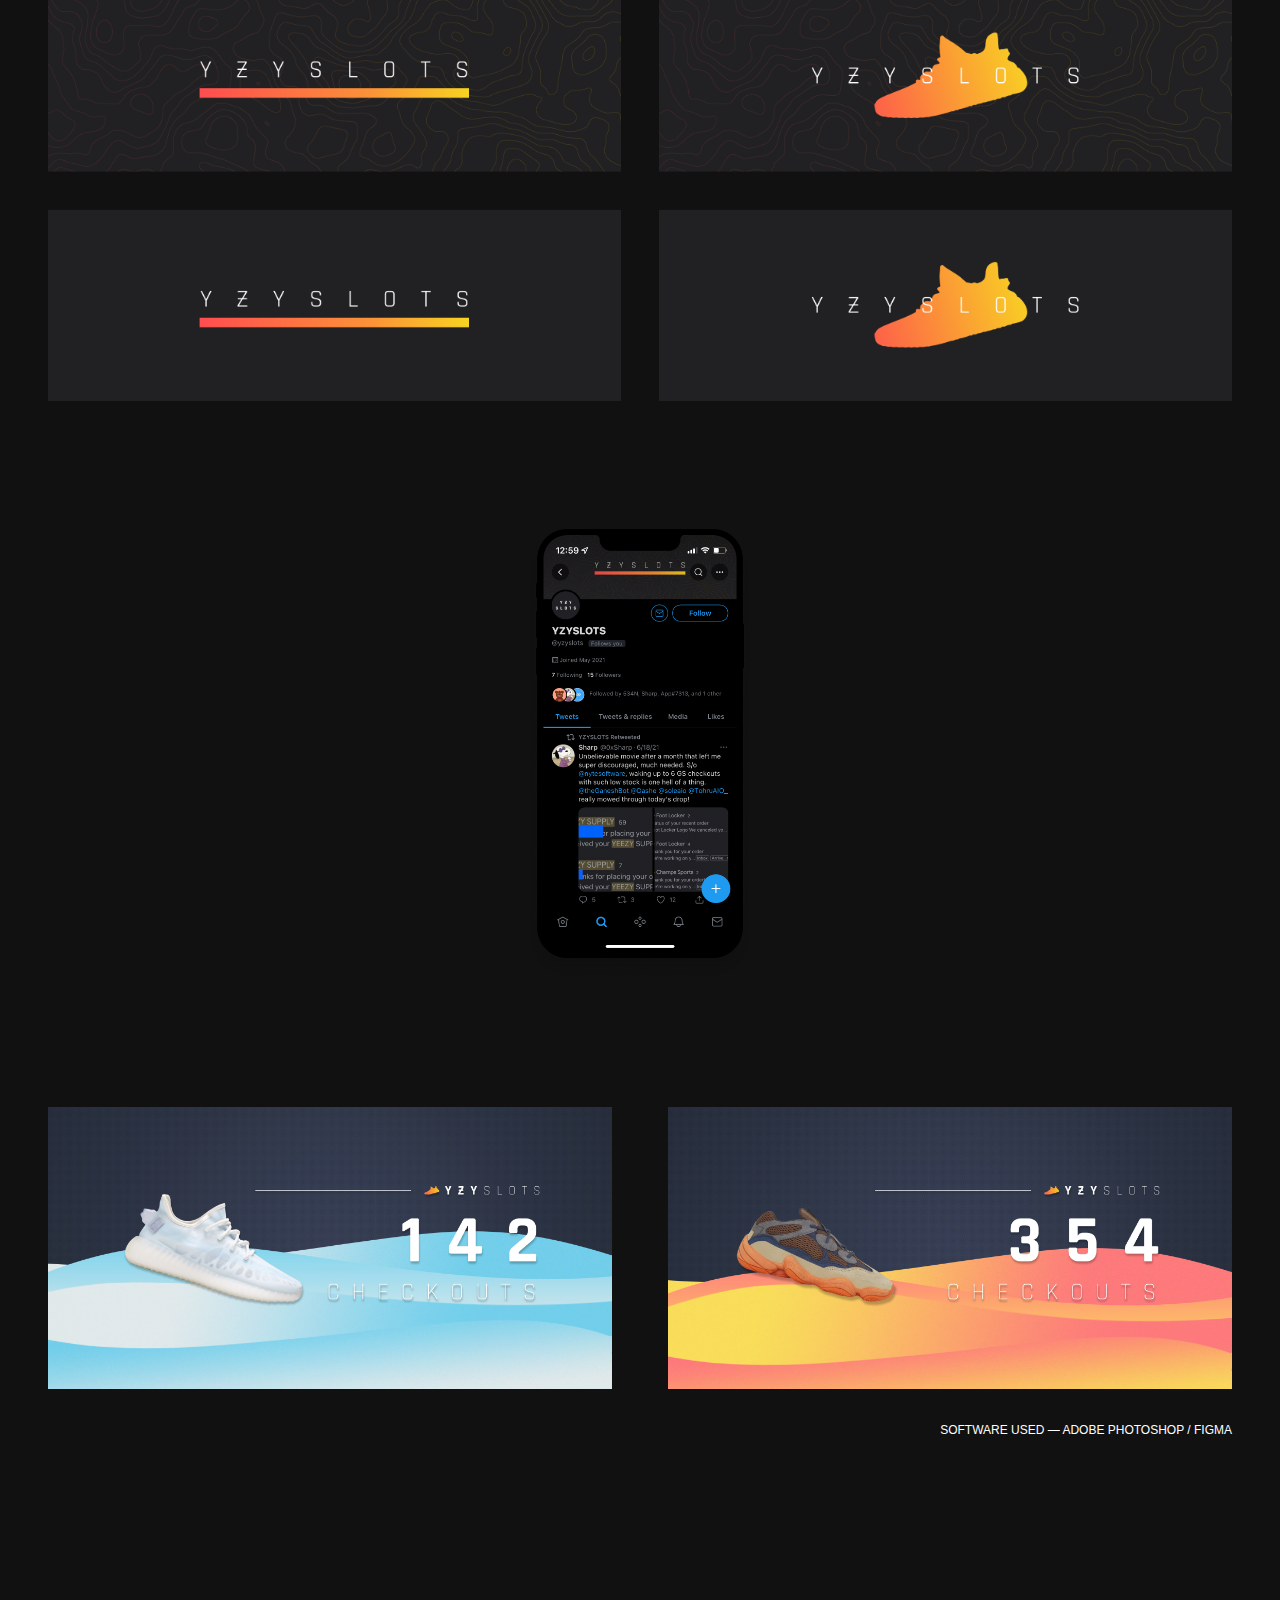
==== commit 03b876ed: "Added feelsbadman" ====
--- a/studio.html
+++ b/studio.html
@@ -31,7 +31,7 @@
                             <p class="f3 mt0 mb1">Creative Director</p>
                             <p class="f5 mv1">2011 — Present</p>
                             <p class="f7 mv1 ttu fw1">Curation / Graphic Design / Music Production / Photography / Video Production / Web Development</p>
-                            <p class="f3 mv5">LIFERUIN was created during the heyday of the Tumblr-era as an art blog where I could share all forms of various artistic inspiration that I found deep in the obscure corners of the internet. After amassing 25k+ followers and over a million total post interactions in the span of a couple years, Tumblr quickly fell off (thanks Yahoo <img src="http://assets.stickpng.com/images/5845cd230b2a3b54fdbaecf7.png" height="18px" alt="feelsbadman">) and Liferuin subsequently transitioned into my own personal artistic and creative identity.</p>
+                            <p class="f3 mv5">LIFERUIN was created during the heyday of the Tumblr-era as an art blog where I could share all forms of various artistic inspiration that I found deep in the obscure corners of the internet. After amassing 25k+ followers and over a million total post interactions in the span of a couple years, Tumblr quickly fell off (thanks Yahoo <img src="images/feelsbadman.png" height="18px" alt="feelsbadman">) and Liferuin subsequently transitioned into my own personal artistic and creative identity.</p>
                         </div>
                     </div>
                     <div class="tc center">
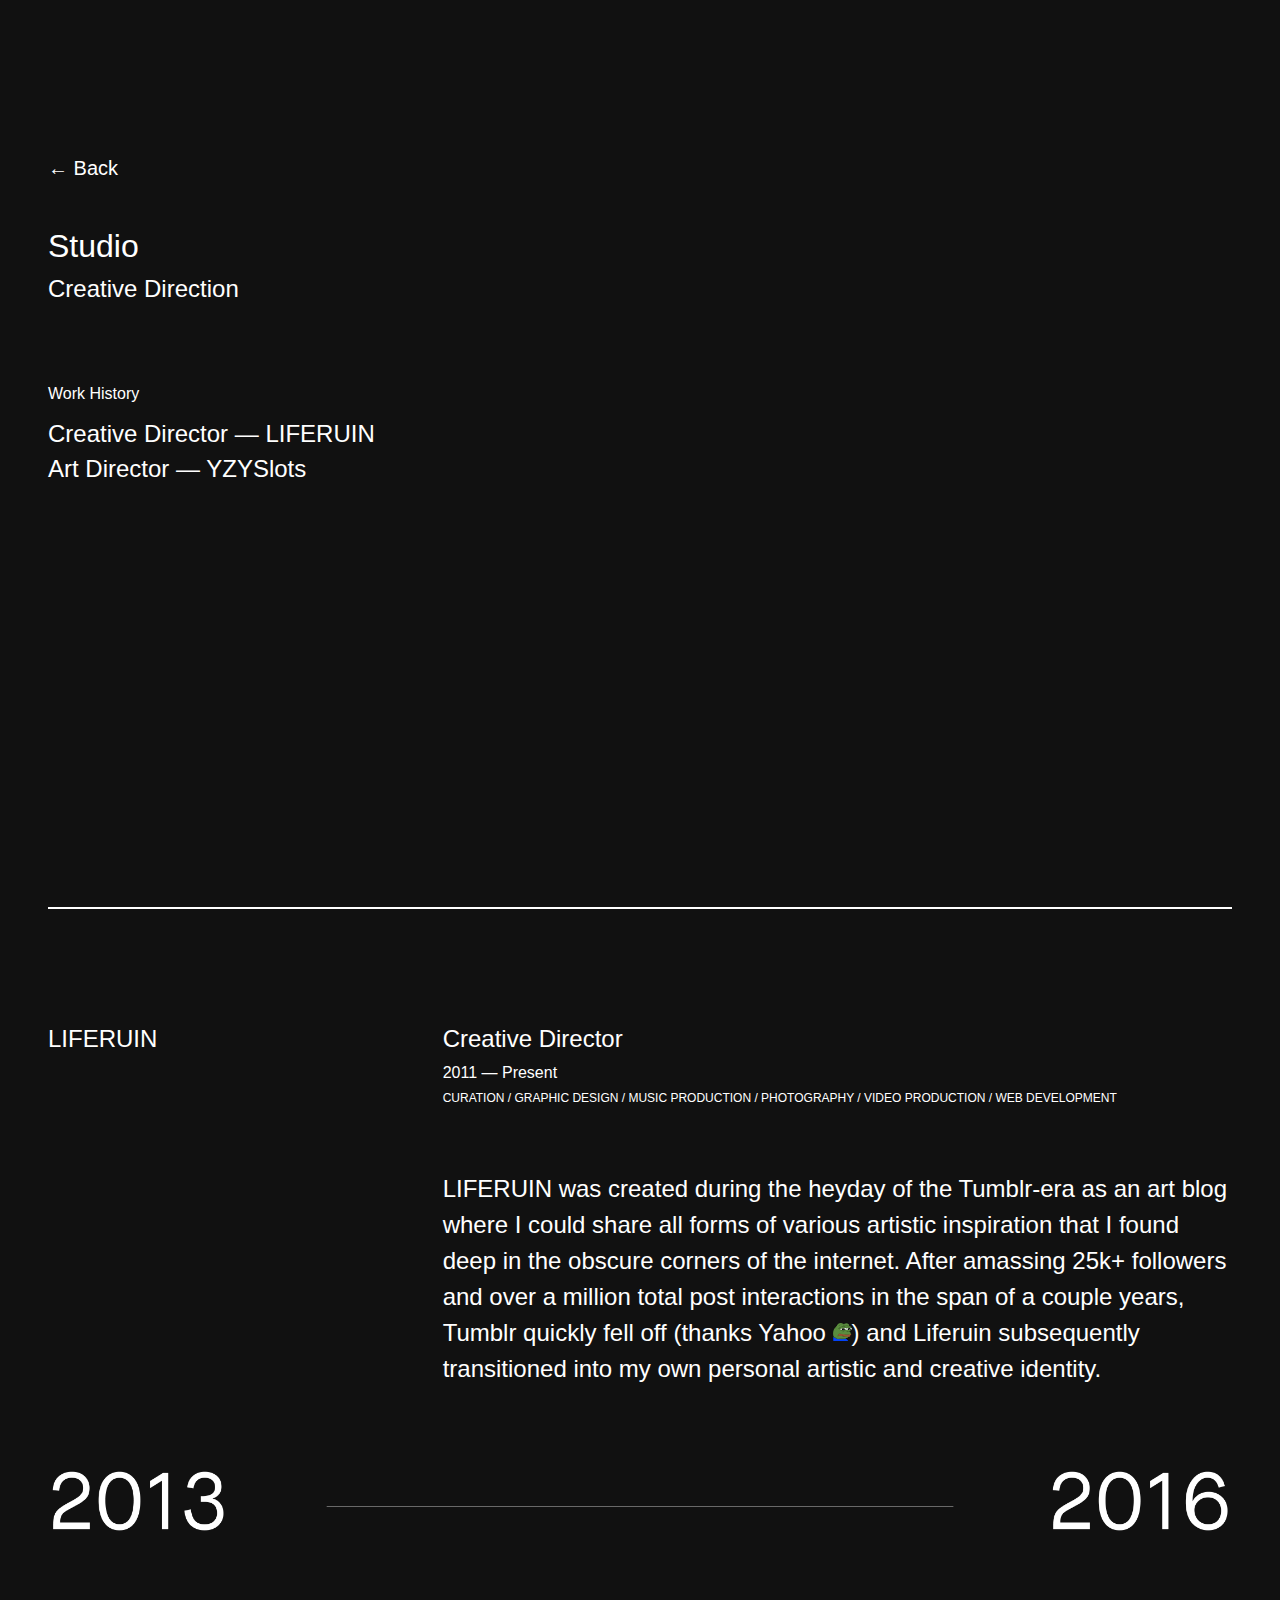
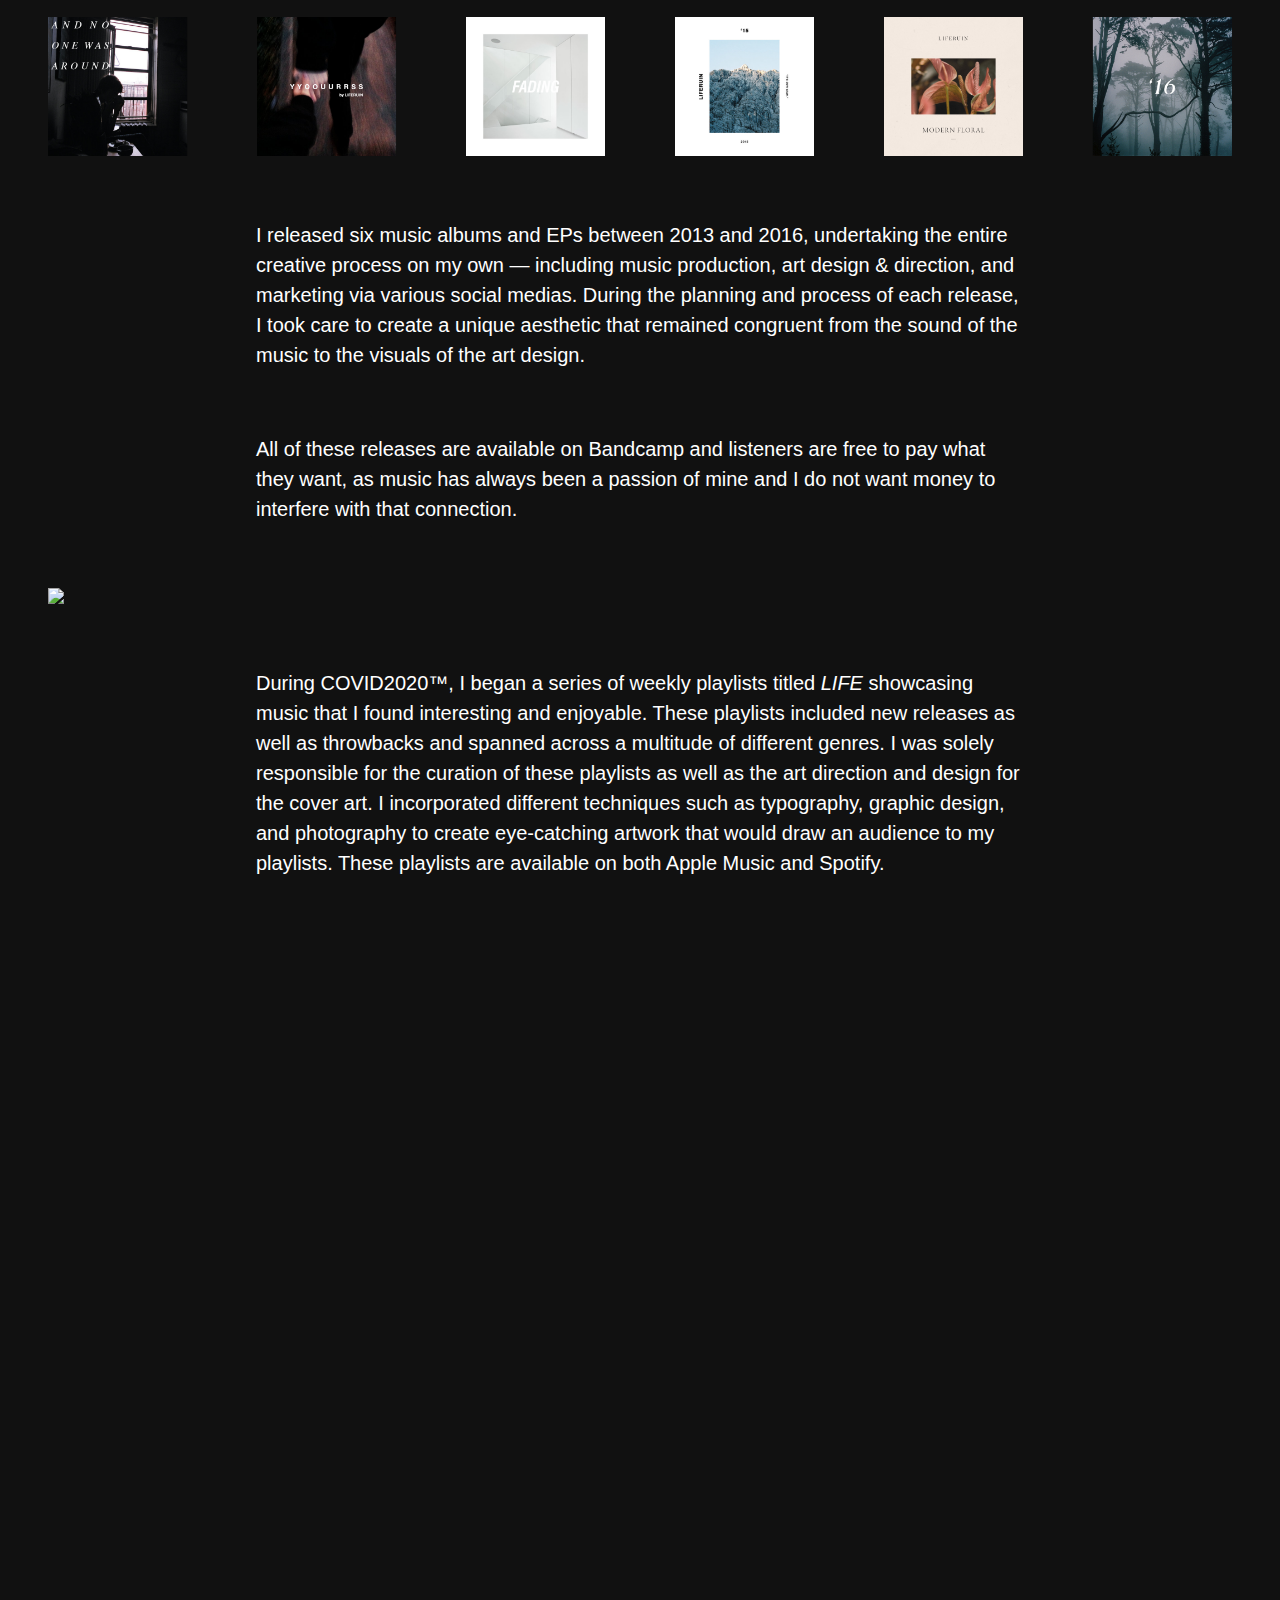
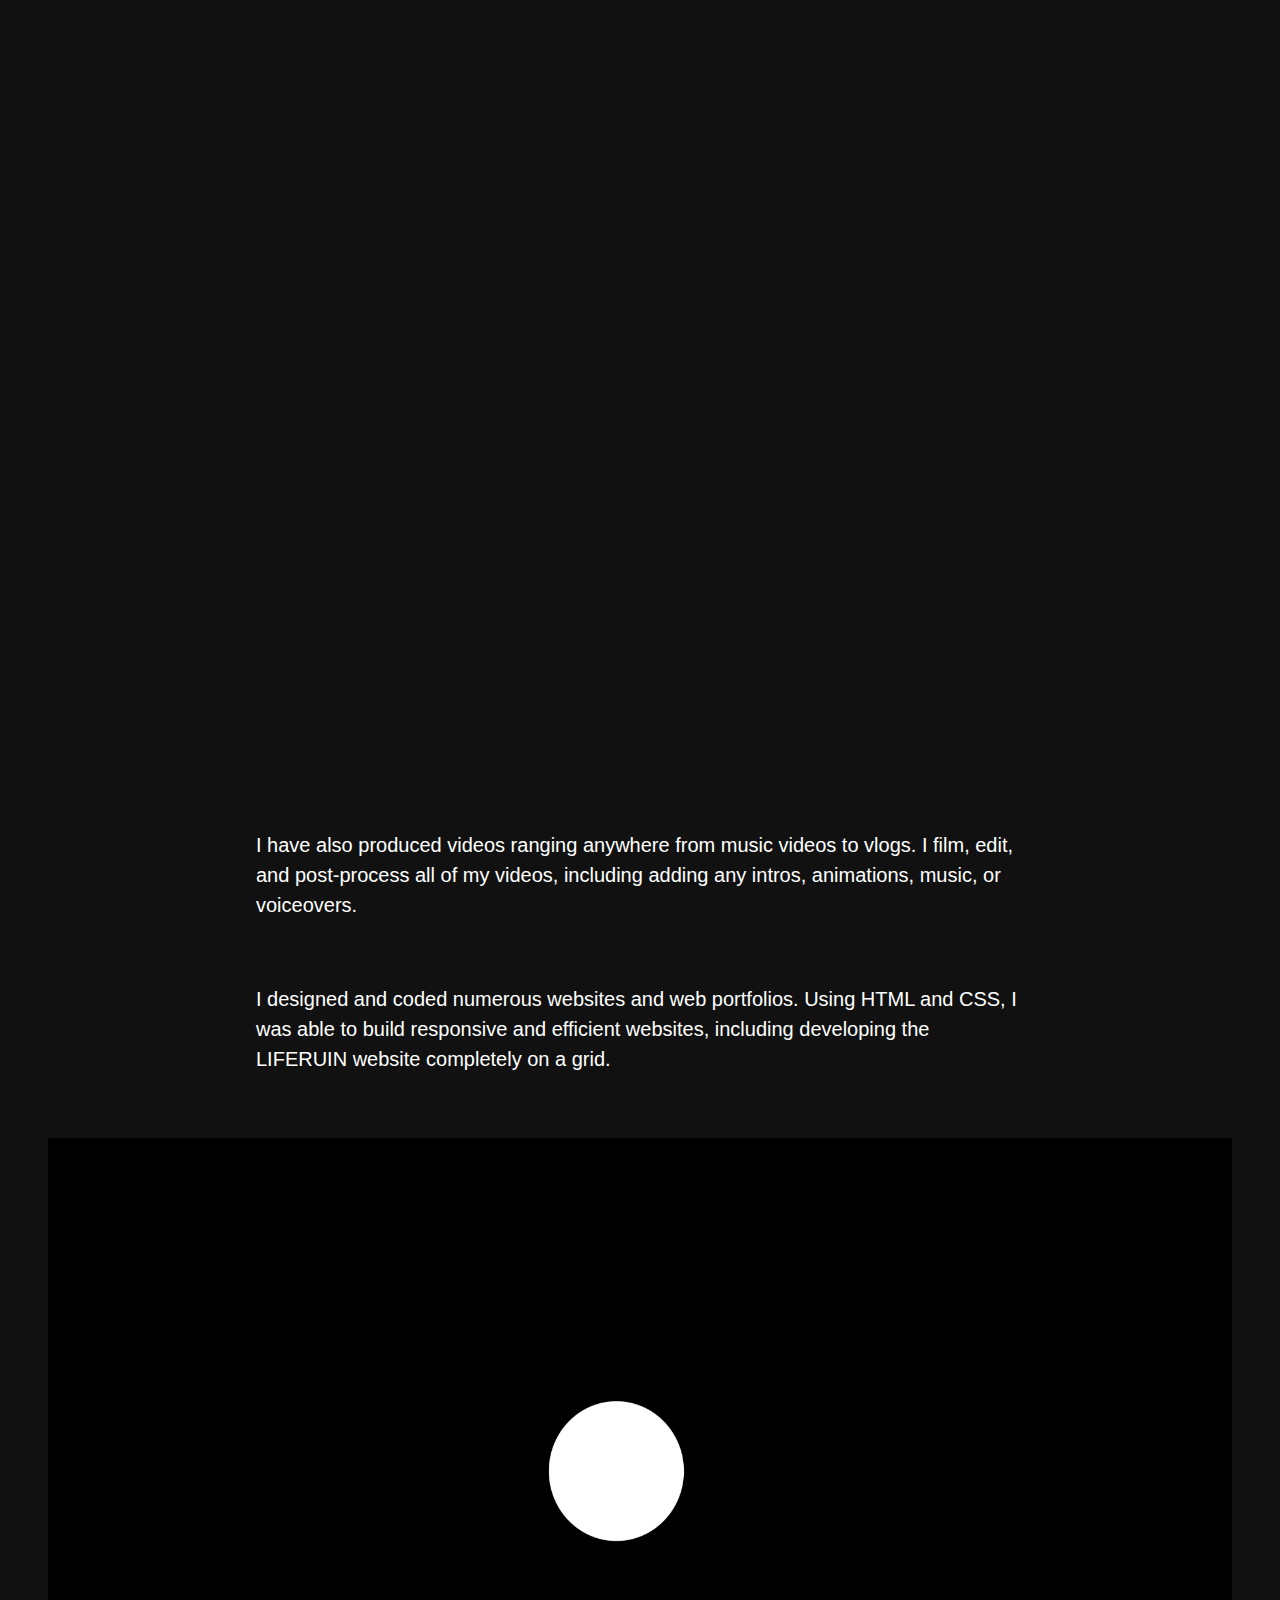
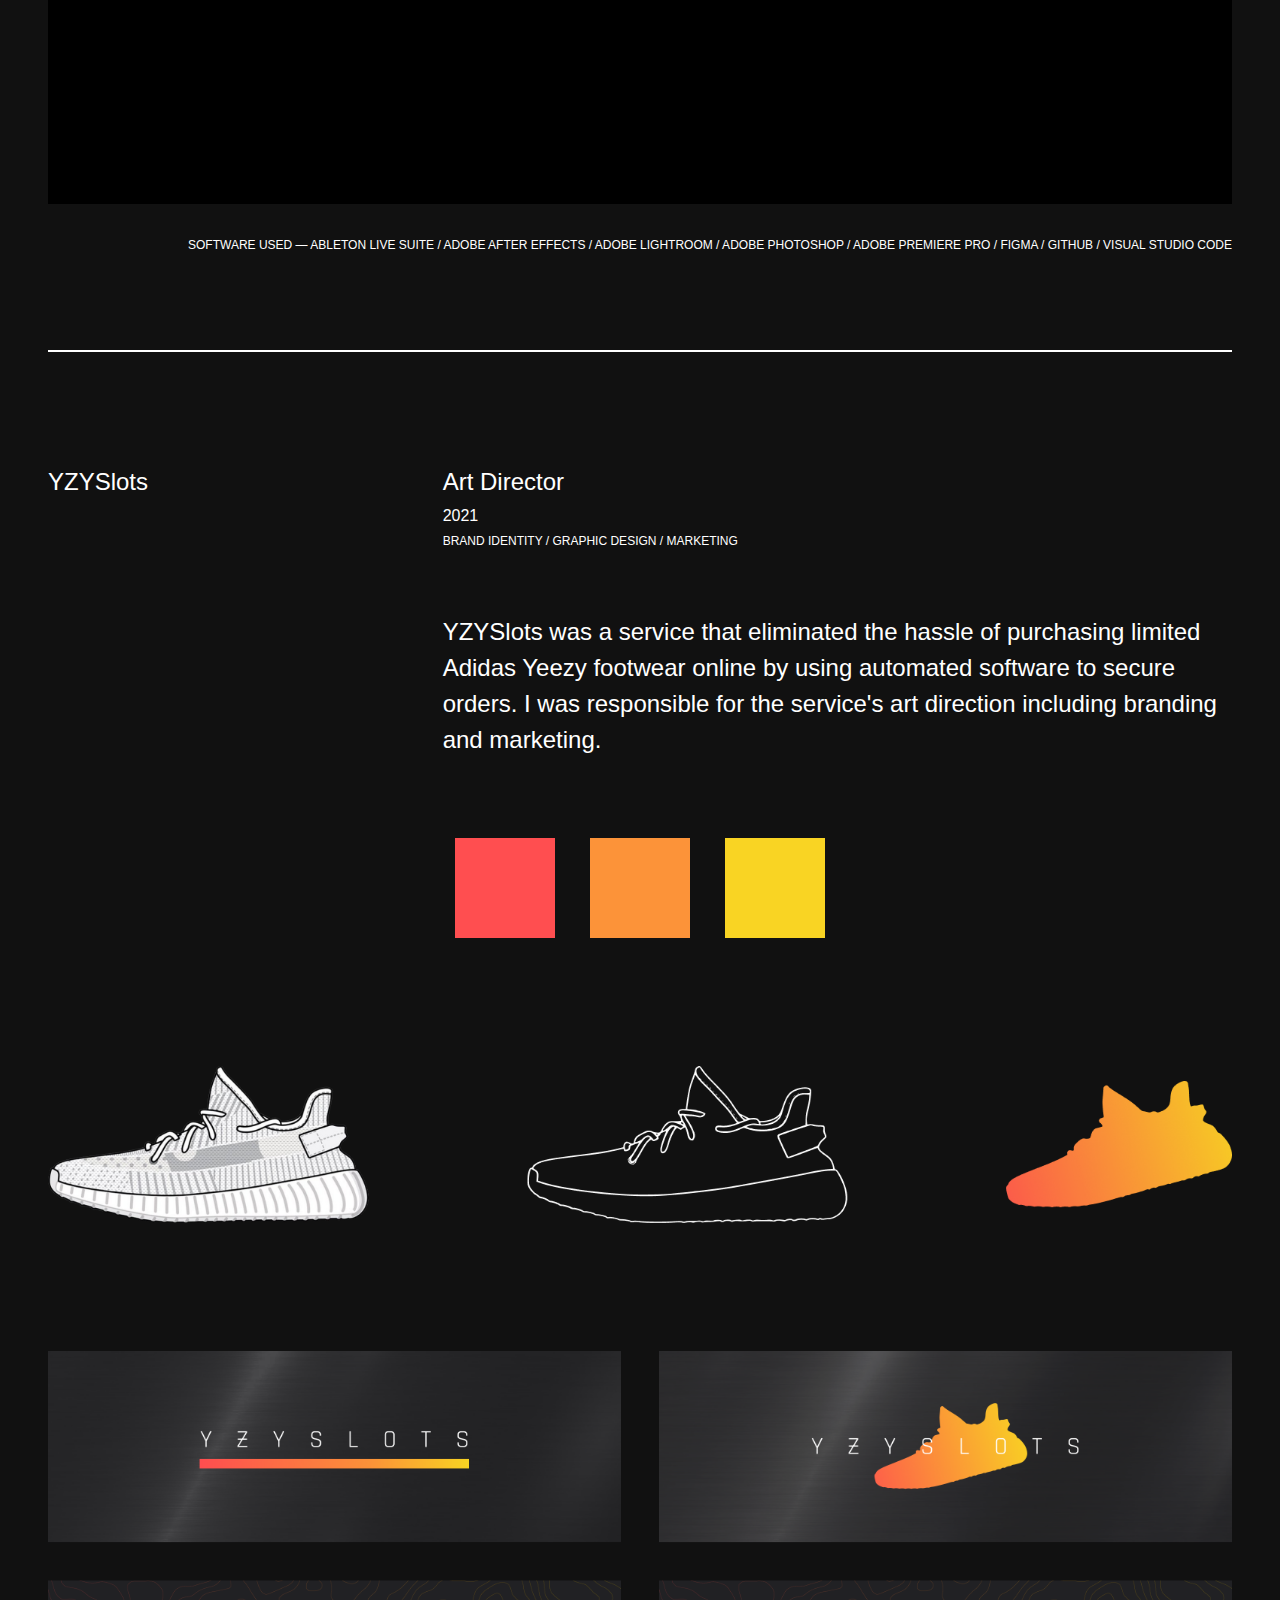
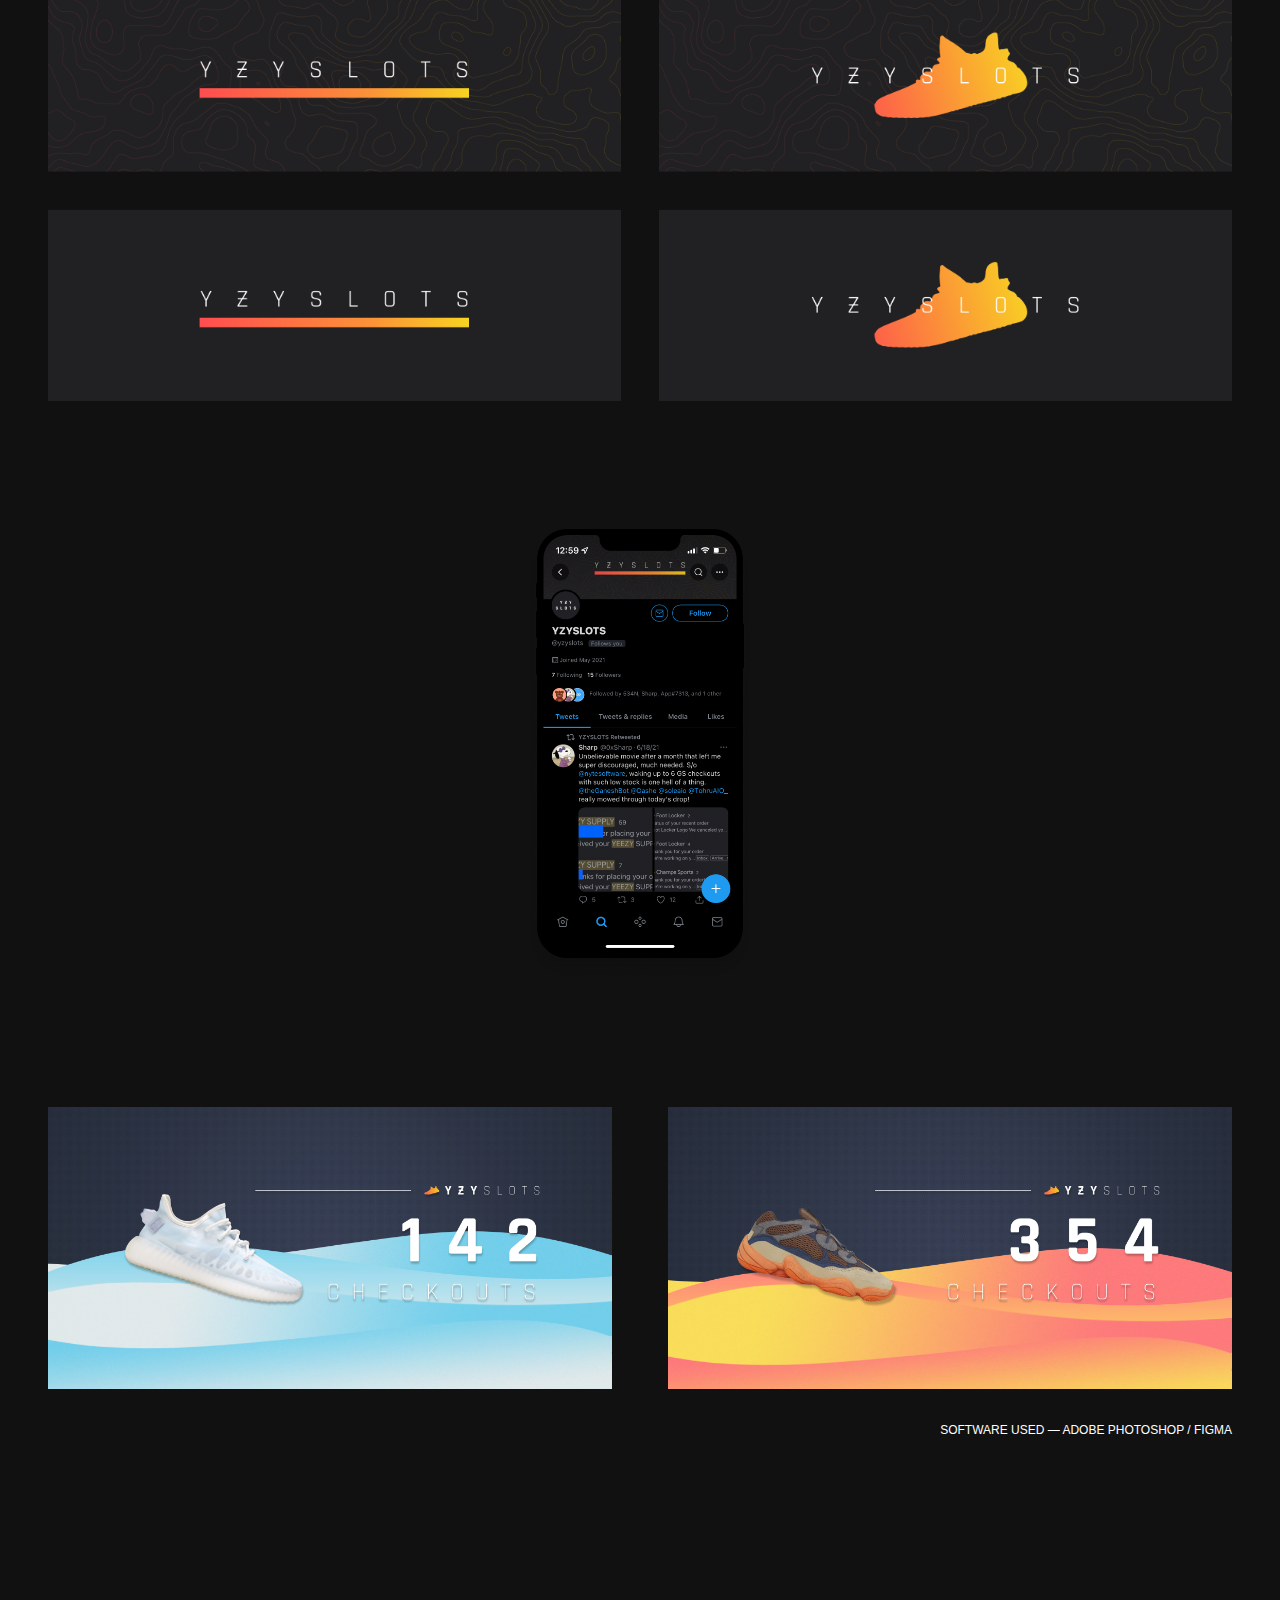
==== commit 3667df81: "Added favicons" ====
--- a/studio.html
+++ b/studio.html
@@ -4,6 +4,23 @@
         <meta charset="utf-8">
         <meta name="viewport" content="width=device-width, initial-scale=1">
         <meta http-equiv="X-UA-Compatible" content="ie=edge">
+        <link rel="apple-touch-icon" sizes="57x57" href="/favicon/apple-icon-57x57.png">
+        <link rel="apple-touch-icon" sizes="60x60" href="/favicon/apple-icon-60x60.png">
+        <link rel="apple-touch-icon" sizes="72x72" href="/favicon/apple-icon-72x72.png">
+        <link rel="apple-touch-icon" sizes="76x76" href="/favicon/apple-icon-76x76.png">
+        <link rel="apple-touch-icon" sizes="114x114" href="/favicon/apple-icon-114x114.png">
+        <link rel="apple-touch-icon" sizes="120x120" href="/favicon/apple-icon-120x120.png">
+        <link rel="apple-touch-icon" sizes="144x144" href="/favicon/apple-icon-144x144.png">
+        <link rel="apple-touch-icon" sizes="152x152" href="/favicon/apple-icon-152x152.png">
+        <link rel="apple-touch-icon" sizes="180x180" href="/favicon/apple-icon-180x180.png">
+        <link rel="icon" type="image/png" sizes="192x192"  href="/favicon/android-icon-192x192.png">
+        <link rel="icon" type="image/png" sizes="32x32" href="/favicon/favicon-32x32.png">
+        <link rel="icon" type="image/png" sizes="96x96" href="/favicon/favicon-96x96.png">
+        <link rel="icon" type="image/png" sizes="16x16" href="/favicon/favicon-16x16.png">
+        <link rel="manifest" href="/favicon/manifest.json">
+        <meta name="msapplication-TileColor" content="#ffffff">
+        <meta name="msapplication-TileImage" content="/favicon/ms-icon-144x144.png">
+        <meta name="theme-color" content="#000000">
         <link rel="stylesheet" href="css/tachyons.min.css" />
         <link rel="stylesheet" href="css/styles.css" />
         <script type="text/javascript" src="/js/jquery-3.6.0.min.js"></script>
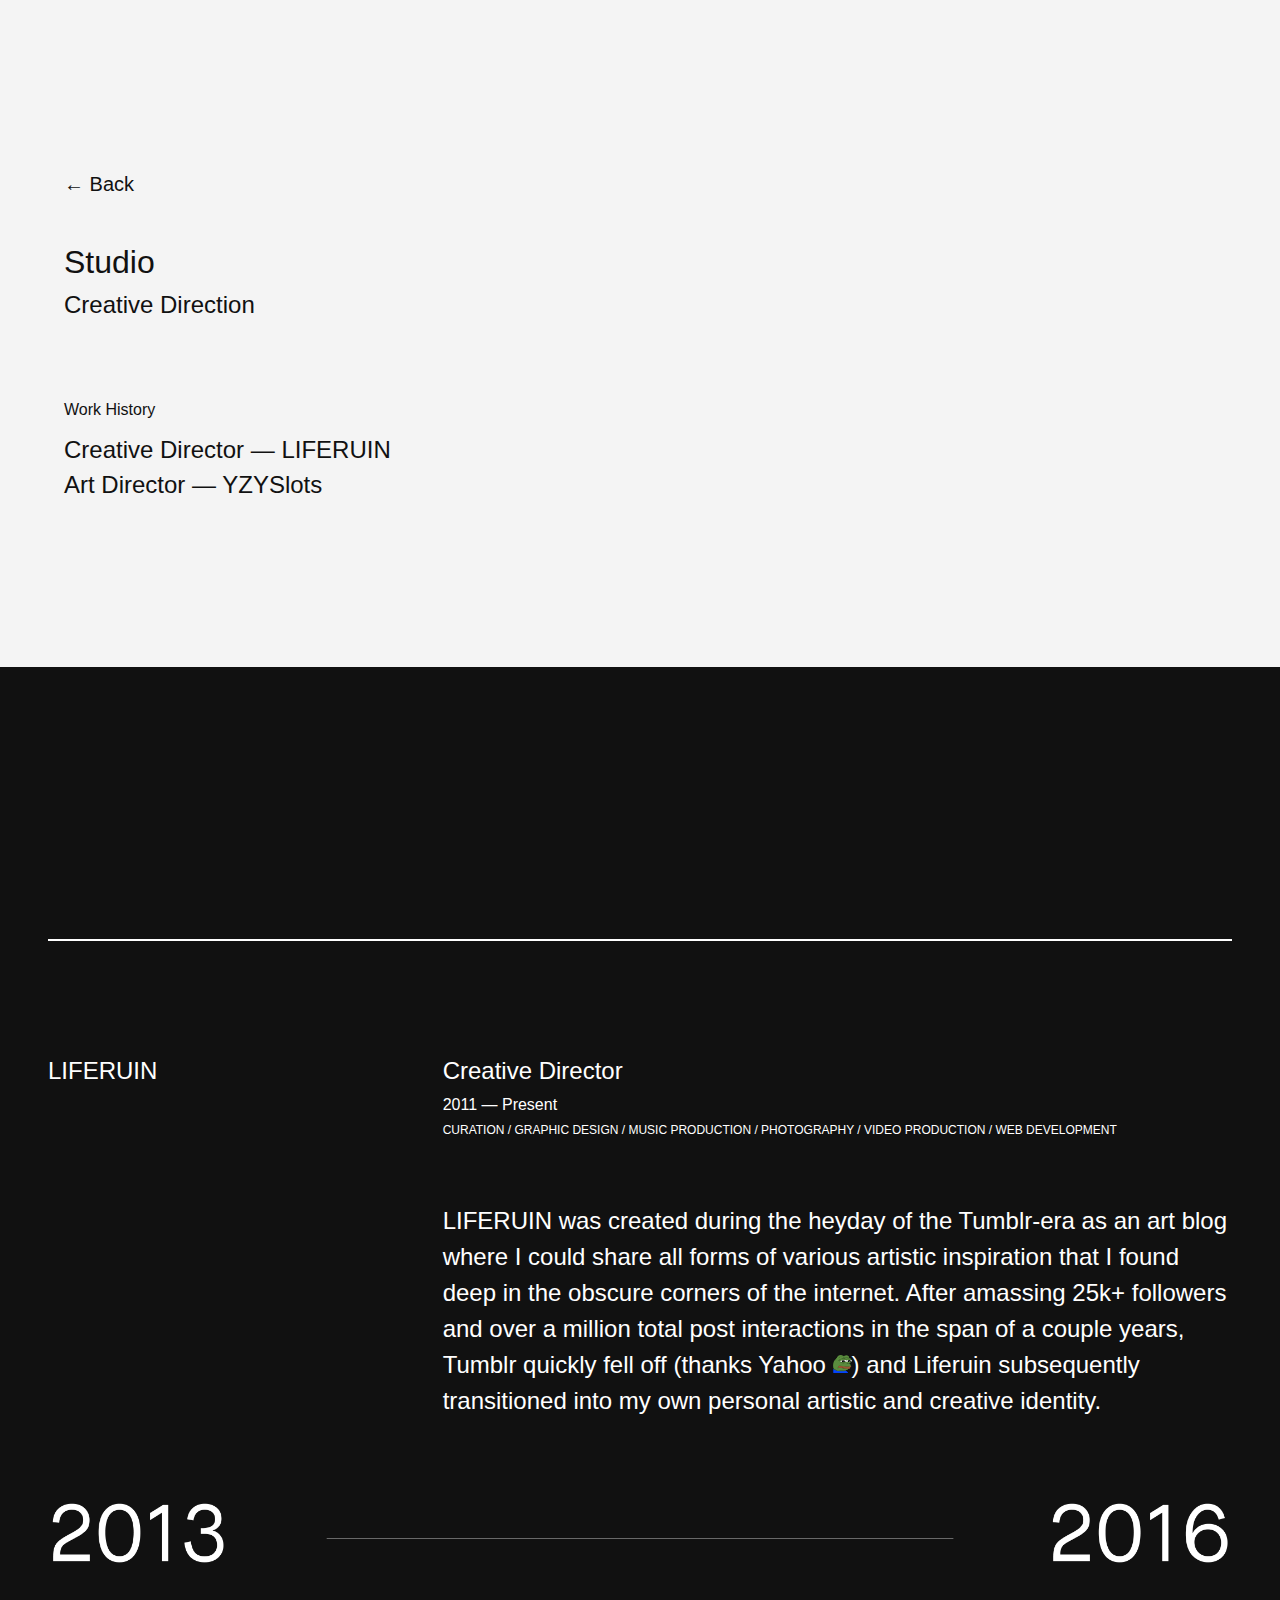
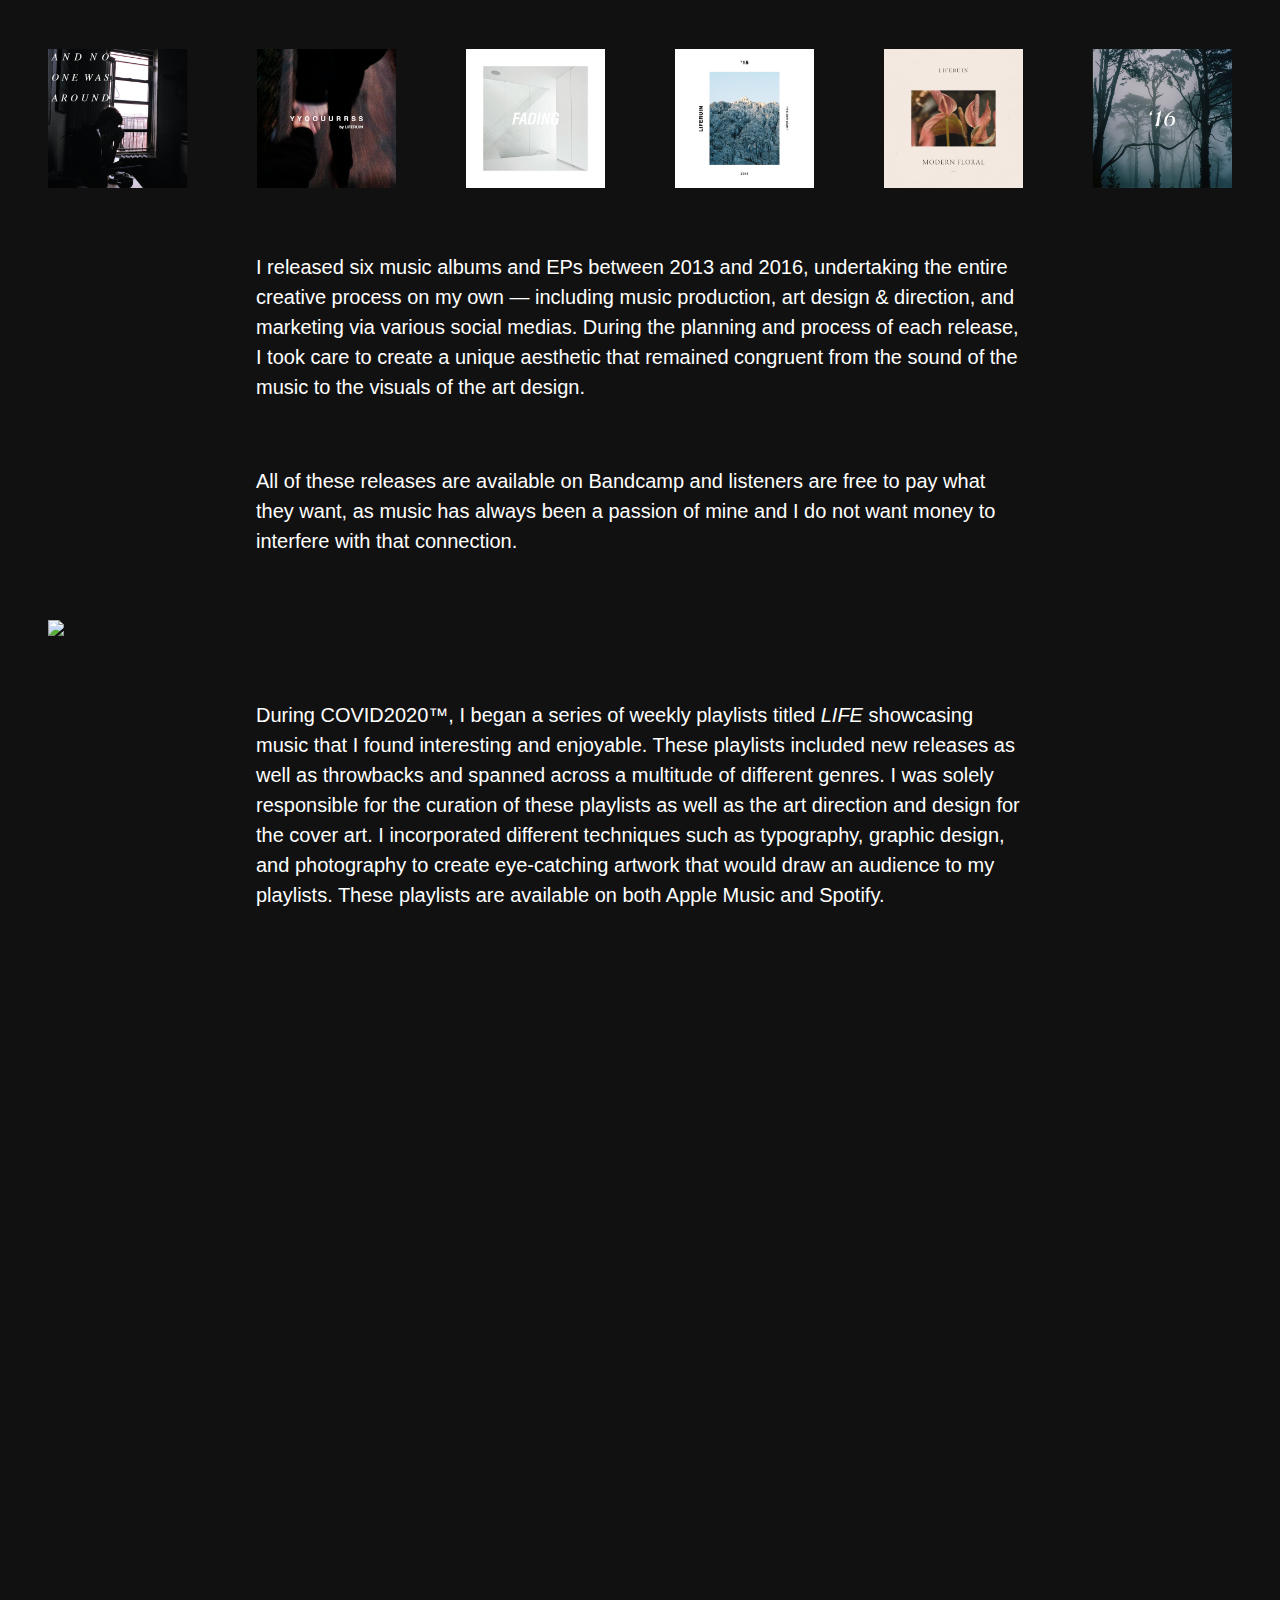
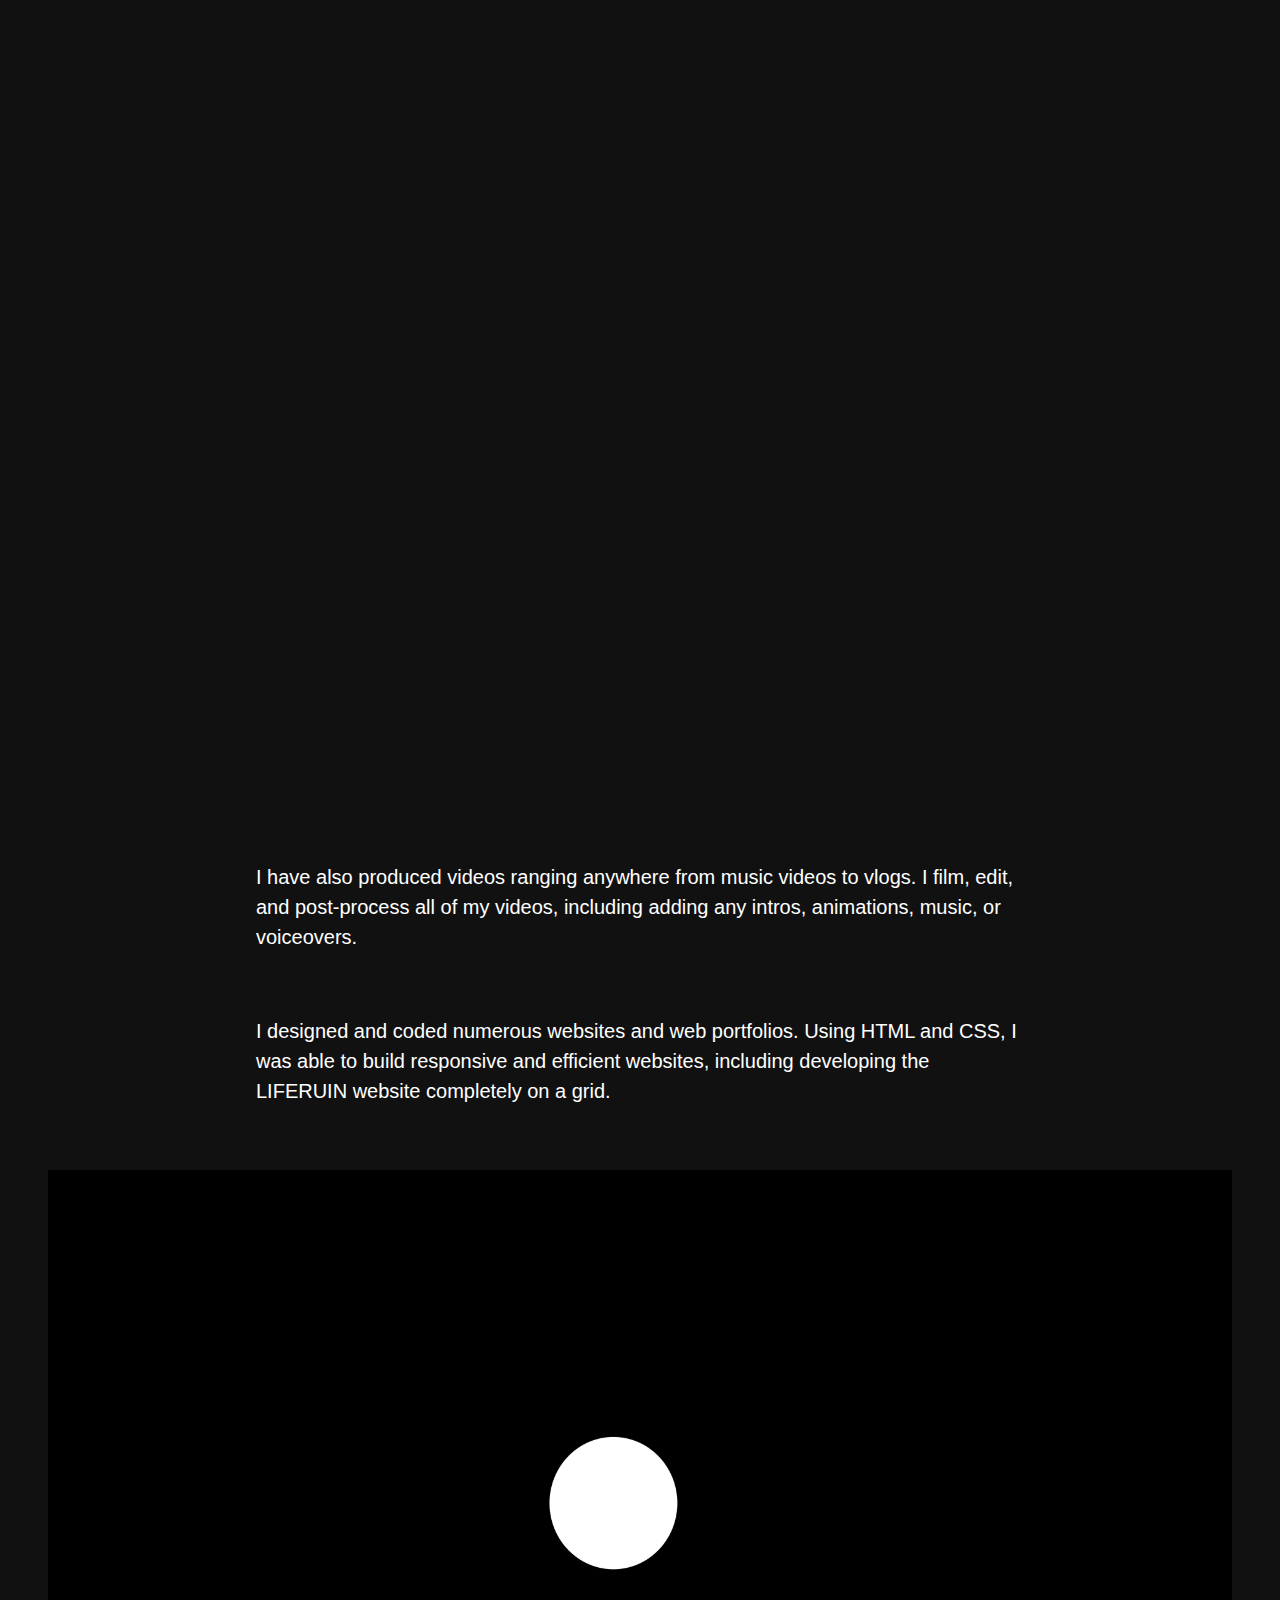
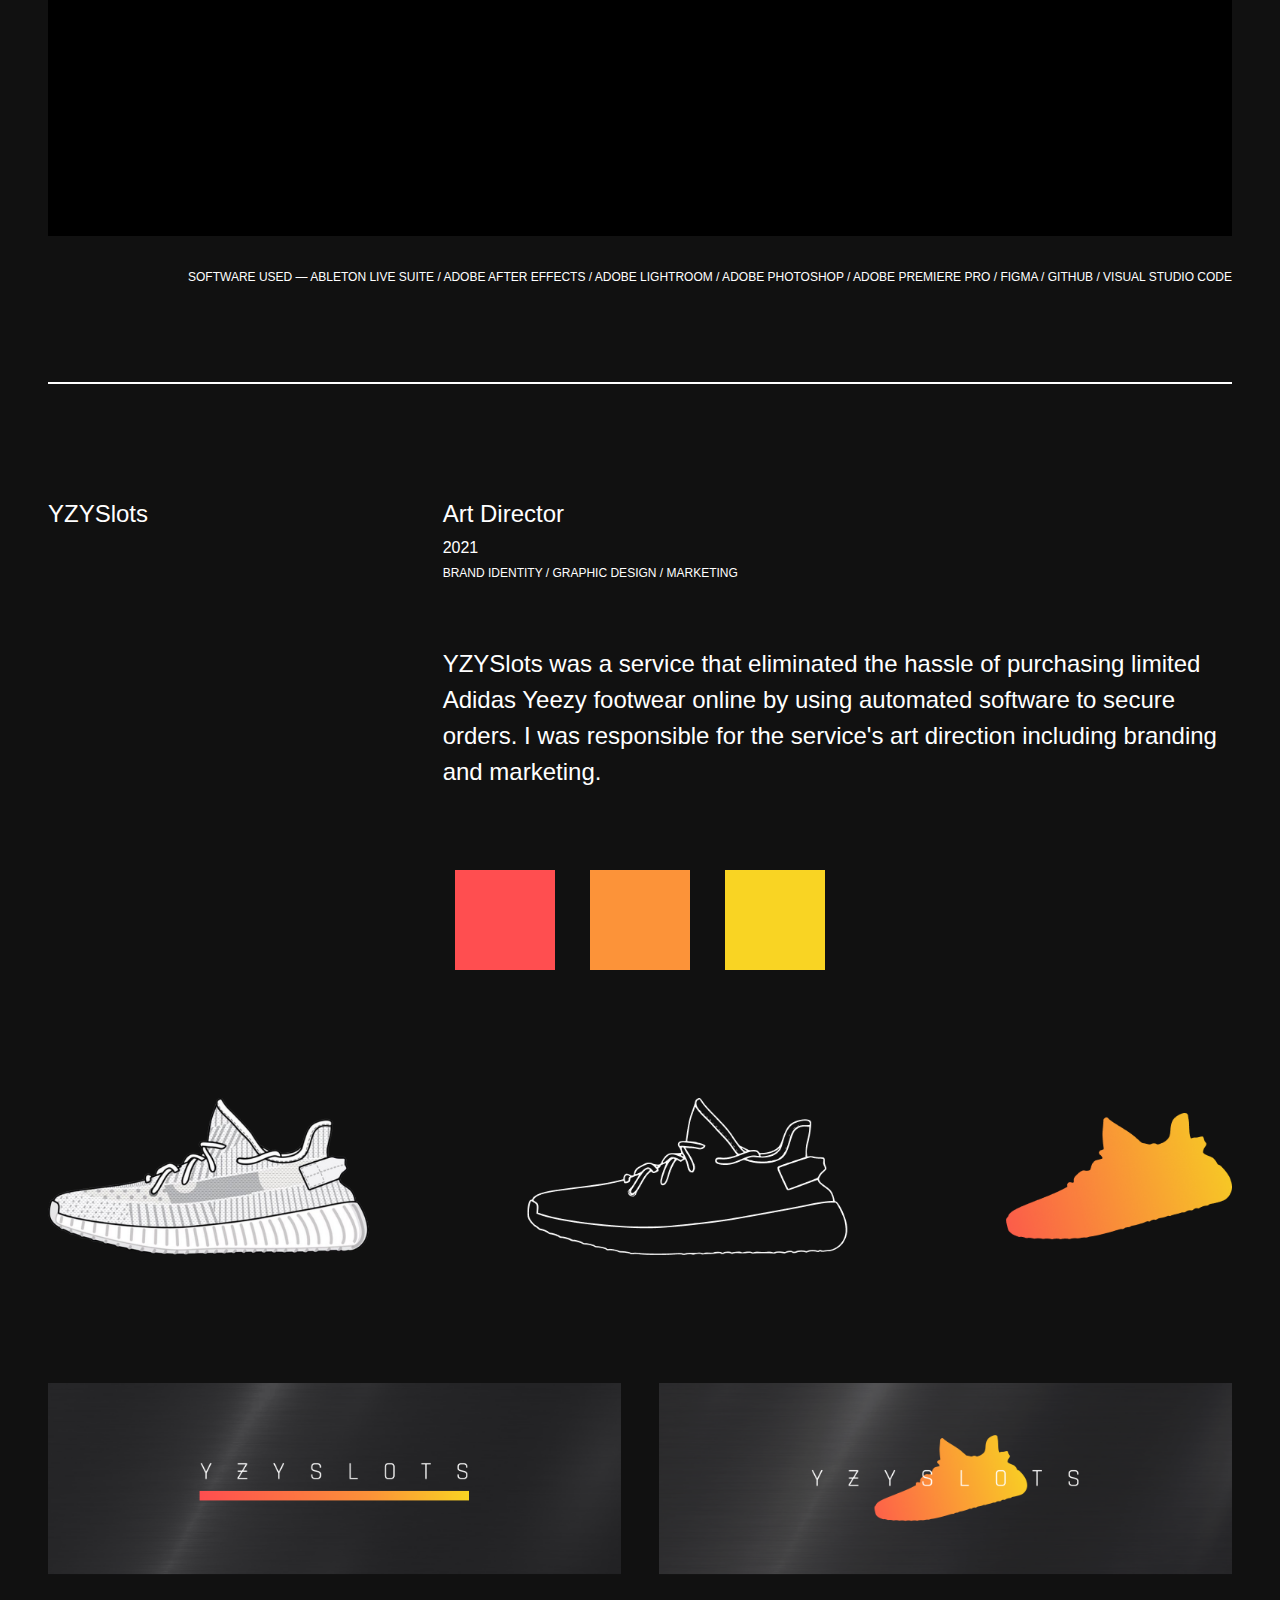
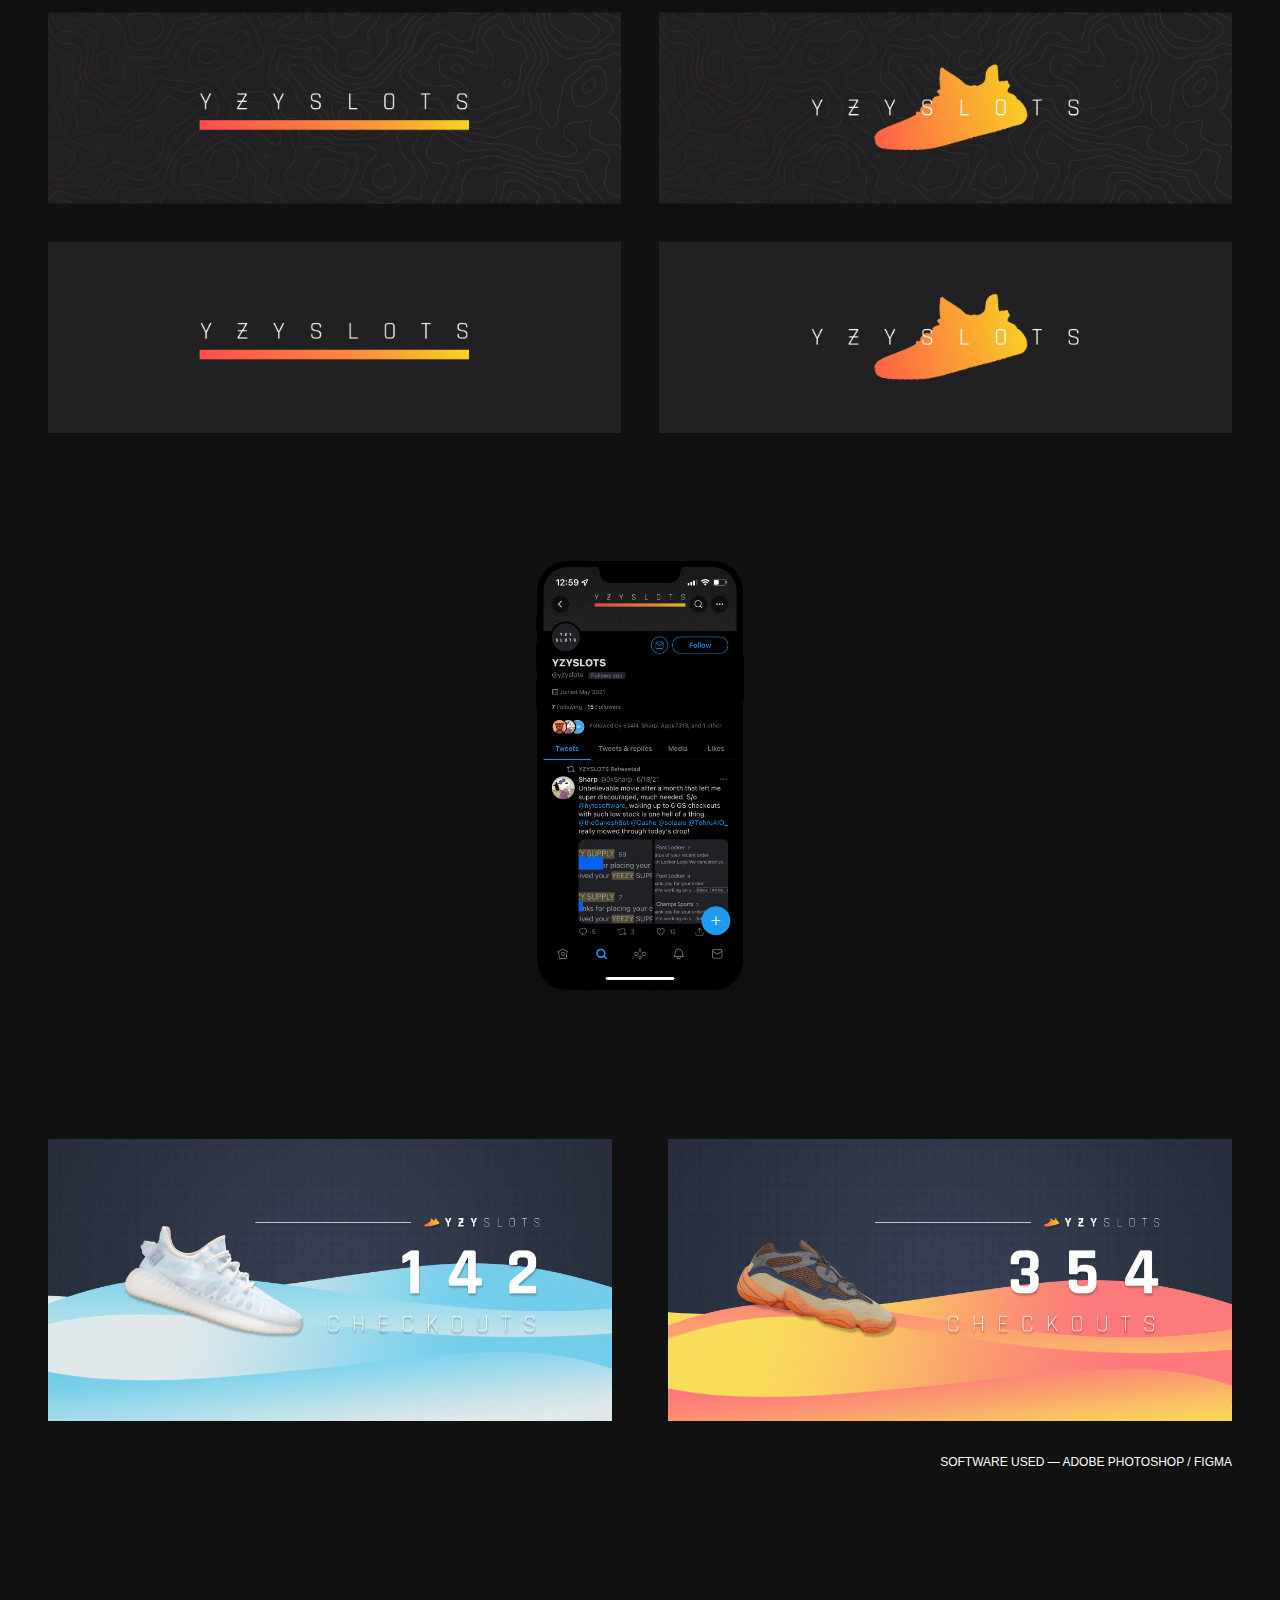
==== commit 8e7a68eb: "Update studio" ====
--- a/studio.html
+++ b/studio.html
@@ -27,15 +27,17 @@
         <title>Tyler Myers — Studio</title>
     </head>
     <body class="bg-near-black white maison-neue">
-        <header class="pa3 cf mw9 center">
-            <section class="w-100 pb4-ns ph4-ns pv5 pv6-ns">
-                <h1 class="f4 normal"><a href="/" class="link underline-hover">← Back</a></h1>
-                <h1 class="pt4 mv2 lh-title normal">Studio</h1>
-                <h1 class="f3 pa0 mv2 lh-title normal">Creative Direction</h1>
-                <p class="f5 lh-title pt5">Work History</p>
-                <h2 class="f4 f3-ns mv2 normal"><span class="hide-child"><a class="link underline-hover" href="#liferuin">Creative Director — LIFERUIN</a><span class="child">&nbsp;→</span></span></h2>
-                <h2 class="f4 f3-ns mv2 normal"><span class="hide-child"><a class="link underline-hover" href="#yzyslots">Art Director — YZYSlots</a><span class="child">&nbsp;→</span></span></h2>
-            </section>
+        <header class="pa3 cf w-100 center bg-near-white near-black">
+            <div class="pa3 cf mw9 center">
+                <section class="w-100 pb4-ns ph4-ns pv5 pv6-ns">
+                    <h1 class="f4 normal"><a href="/" class="link underline-hover near-black">← Back</a></h1>
+                    <h1 class="pt4 mv2 lh-title normal">Studio</h1>
+                    <h1 class="f3 pa0 mv2 lh-title normal">Creative Direction</h1>
+                    <p class="f5 lh-title pt5">Work History</p>
+                    <h2 class="f4 f3-ns mv2 normal"><span class="hide-child"><a class="link underline-hover near-black" href="#liferuin">Creative Director — LIFERUIN</a><span class="child">&nbsp;→</span></span></h2>
+                    <h2 class="f4 f3-ns mv2 normal"><span class="hide-child"><a class="link underline-hover near-black" href="#yzyslots">Art Director — YZYSlots</a><span class="child">&nbsp;→</span></span></h2>
+                </section>
+            </div>
         </header>
         <main class="pa3 pt6 pt3-ns mw9 center">
             <section class="ph4-ns mv7-ns">
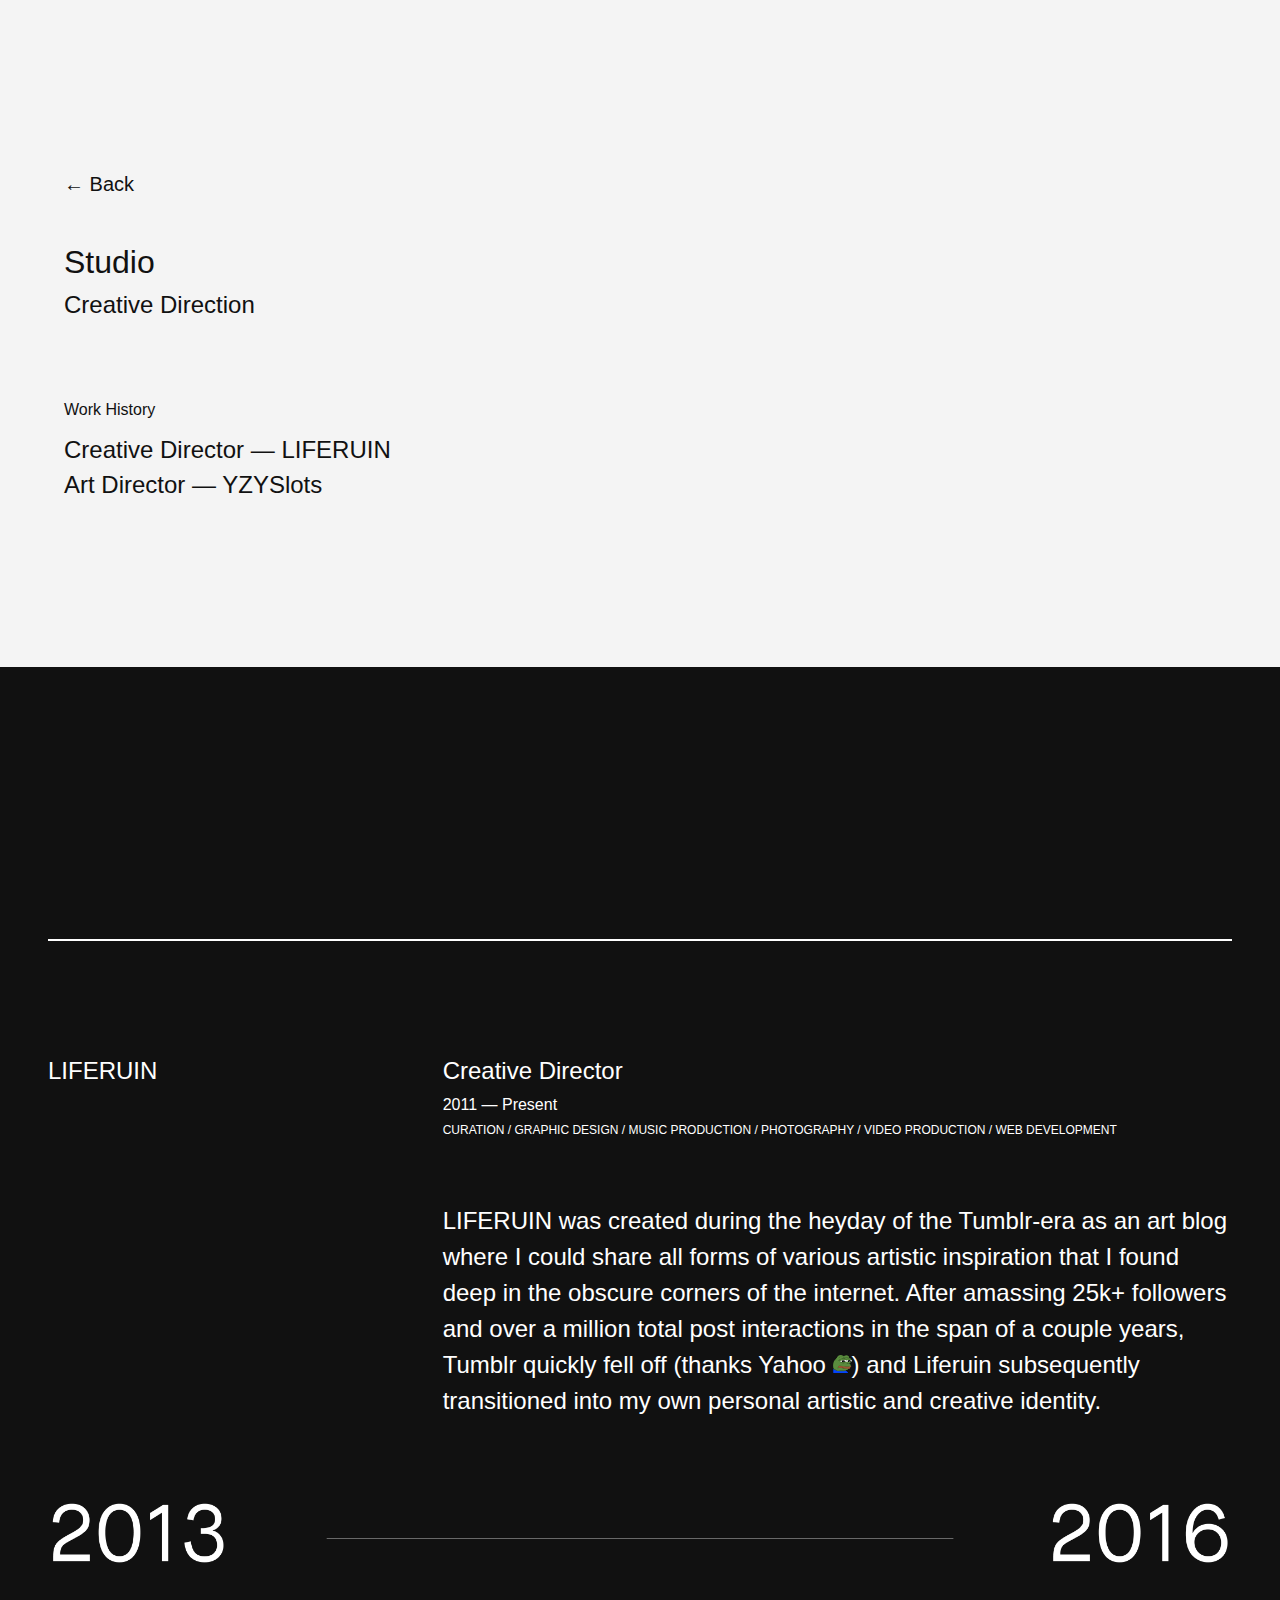
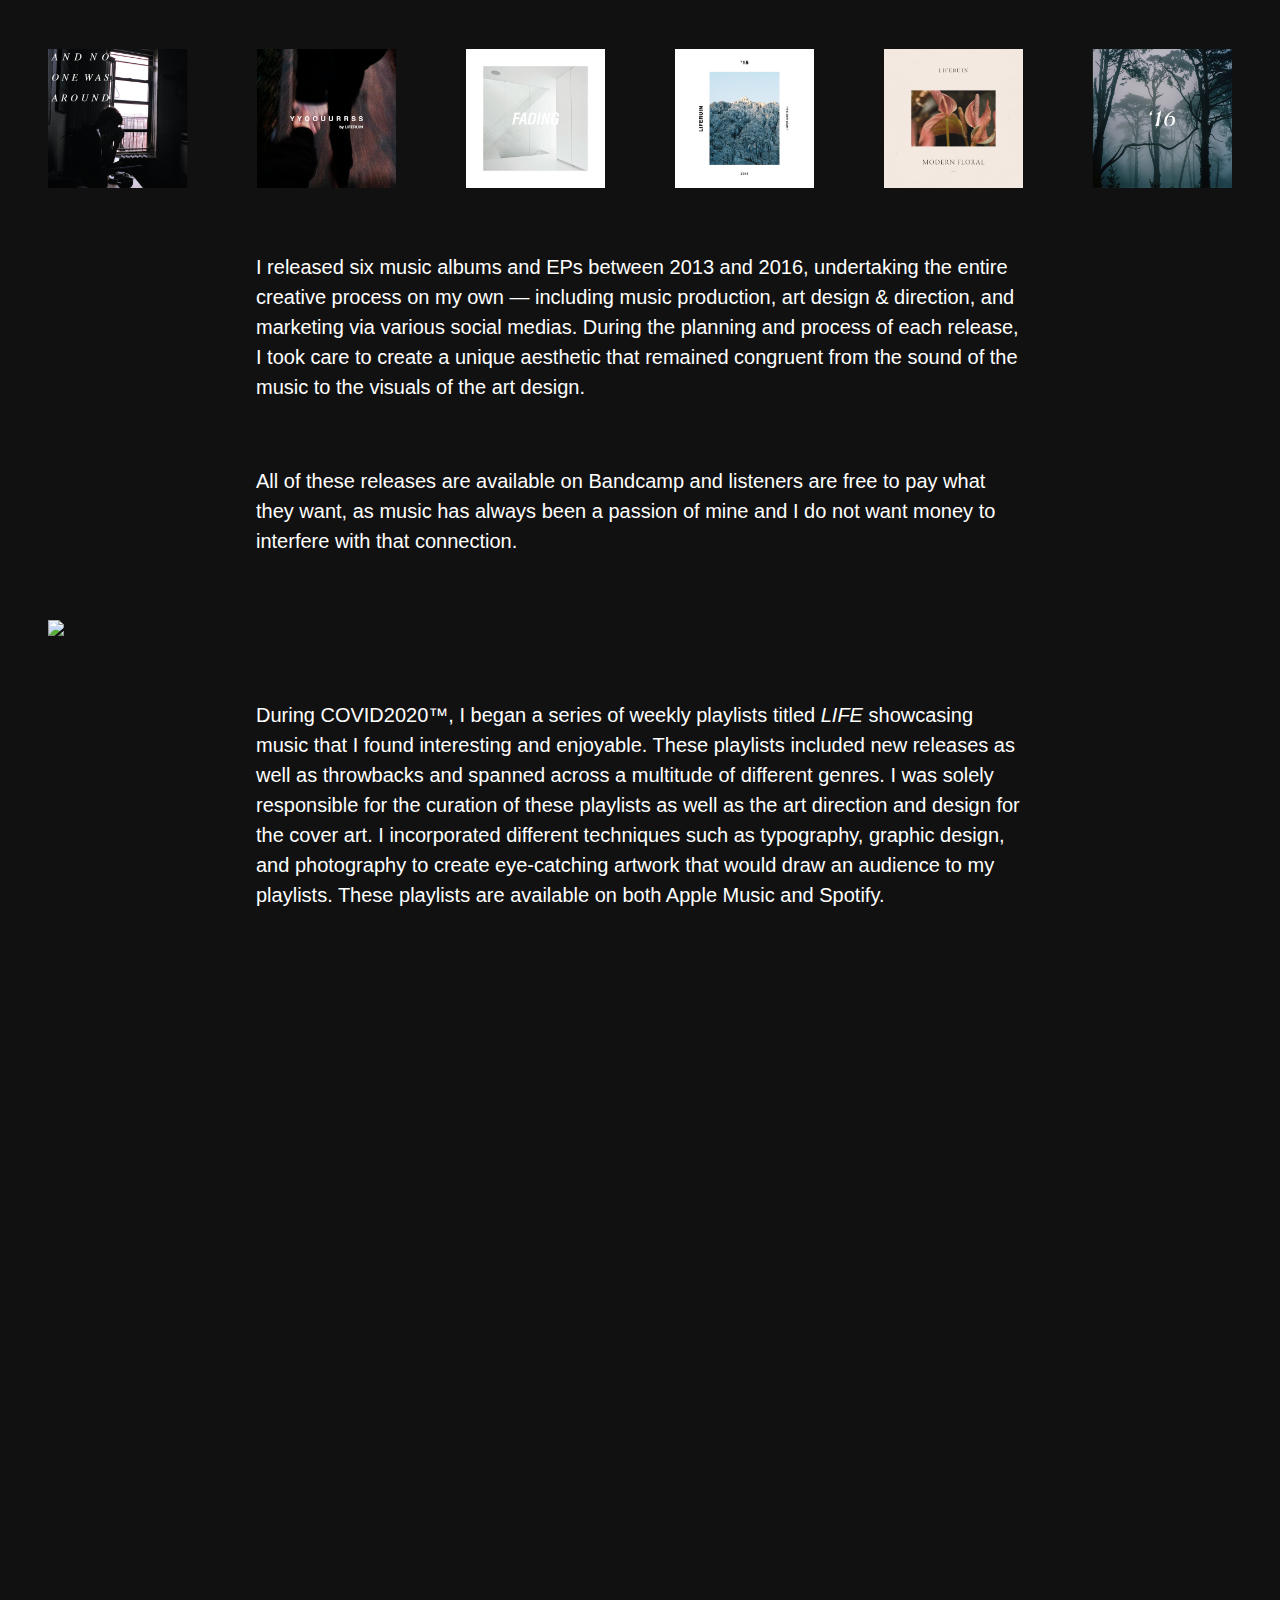
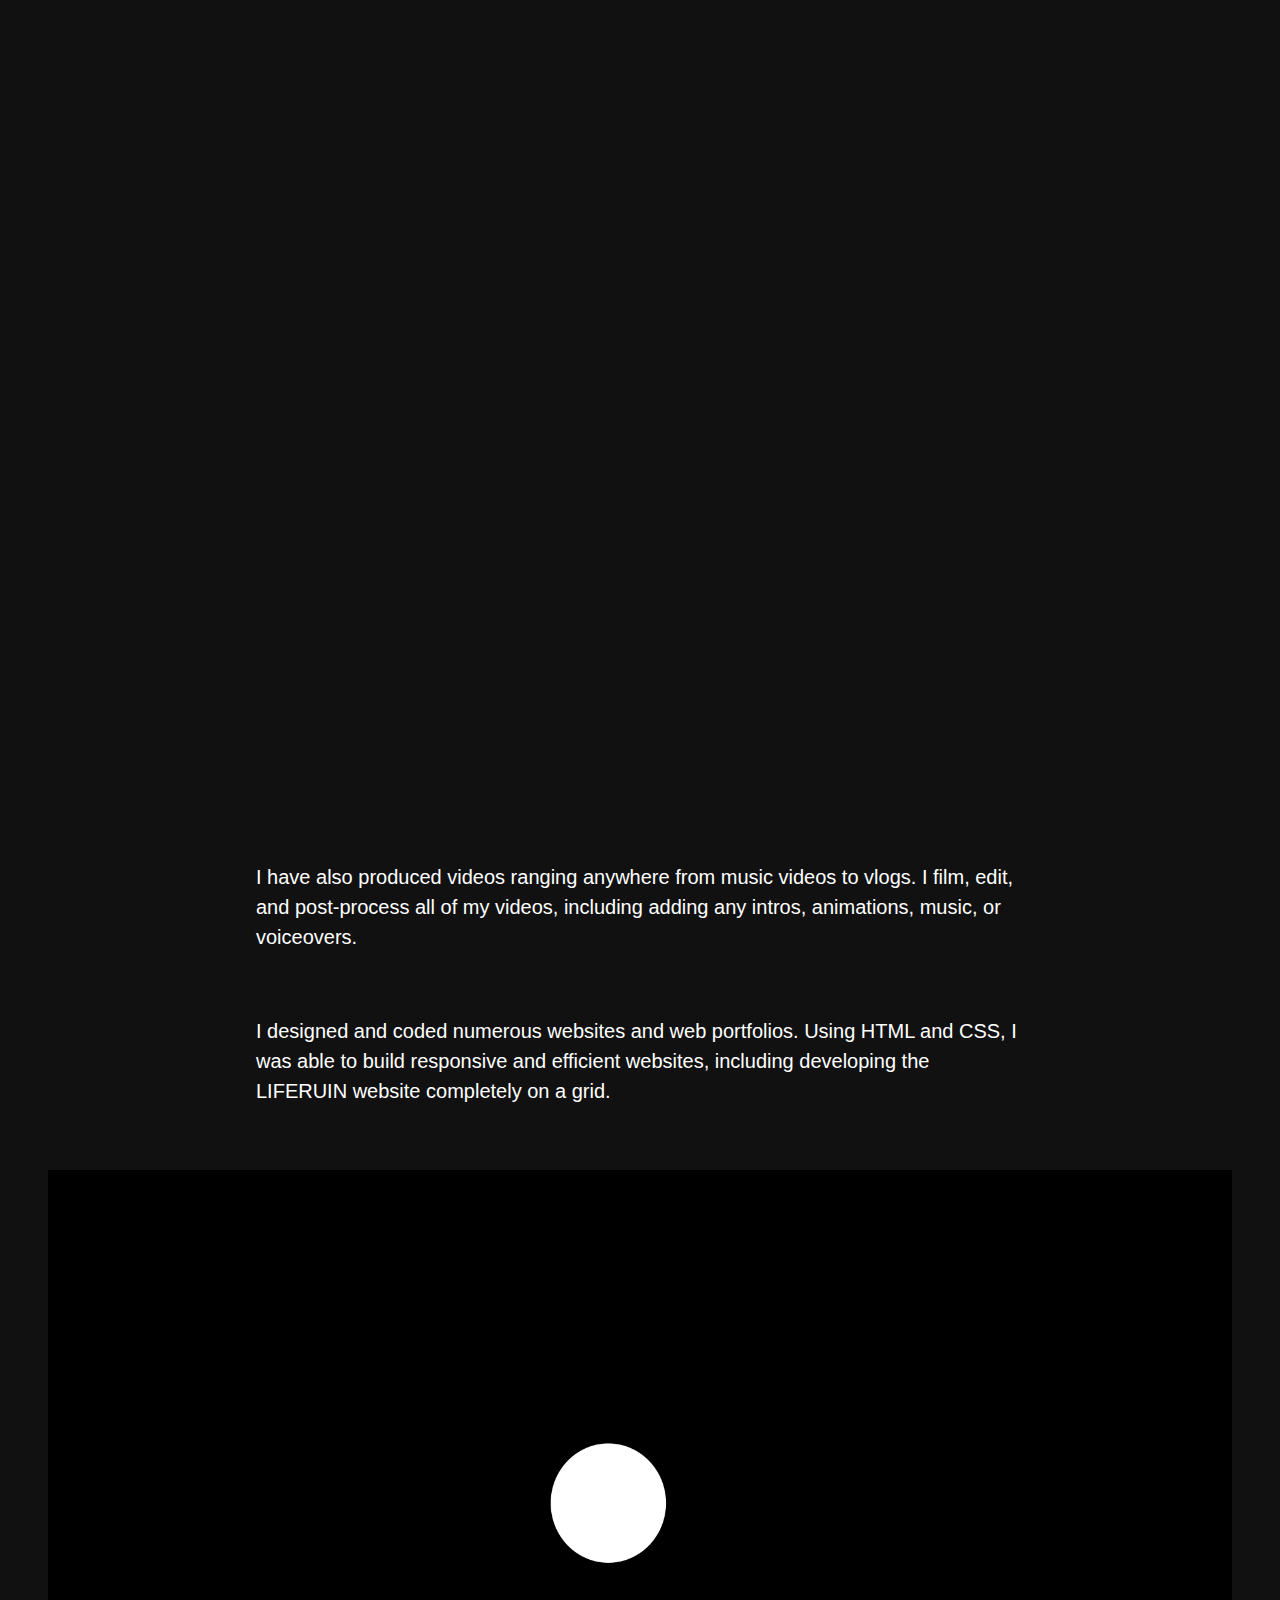
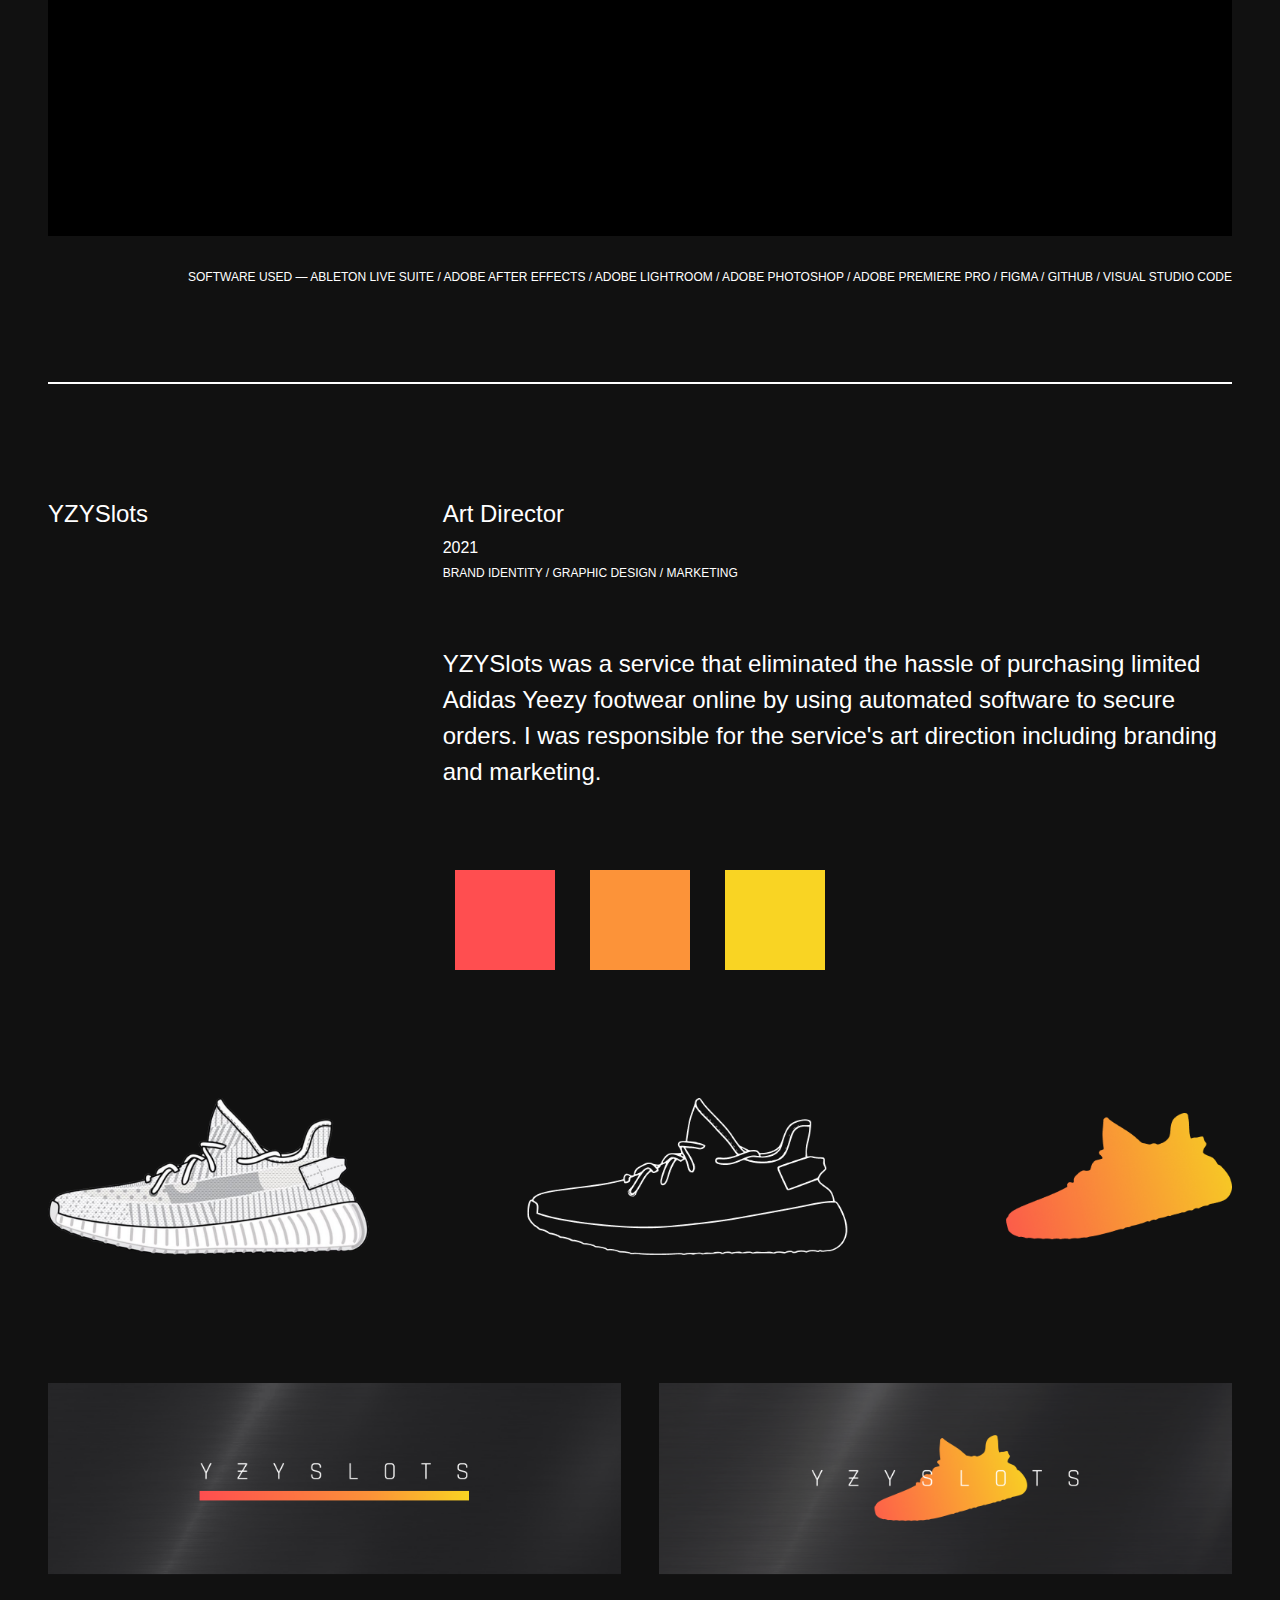
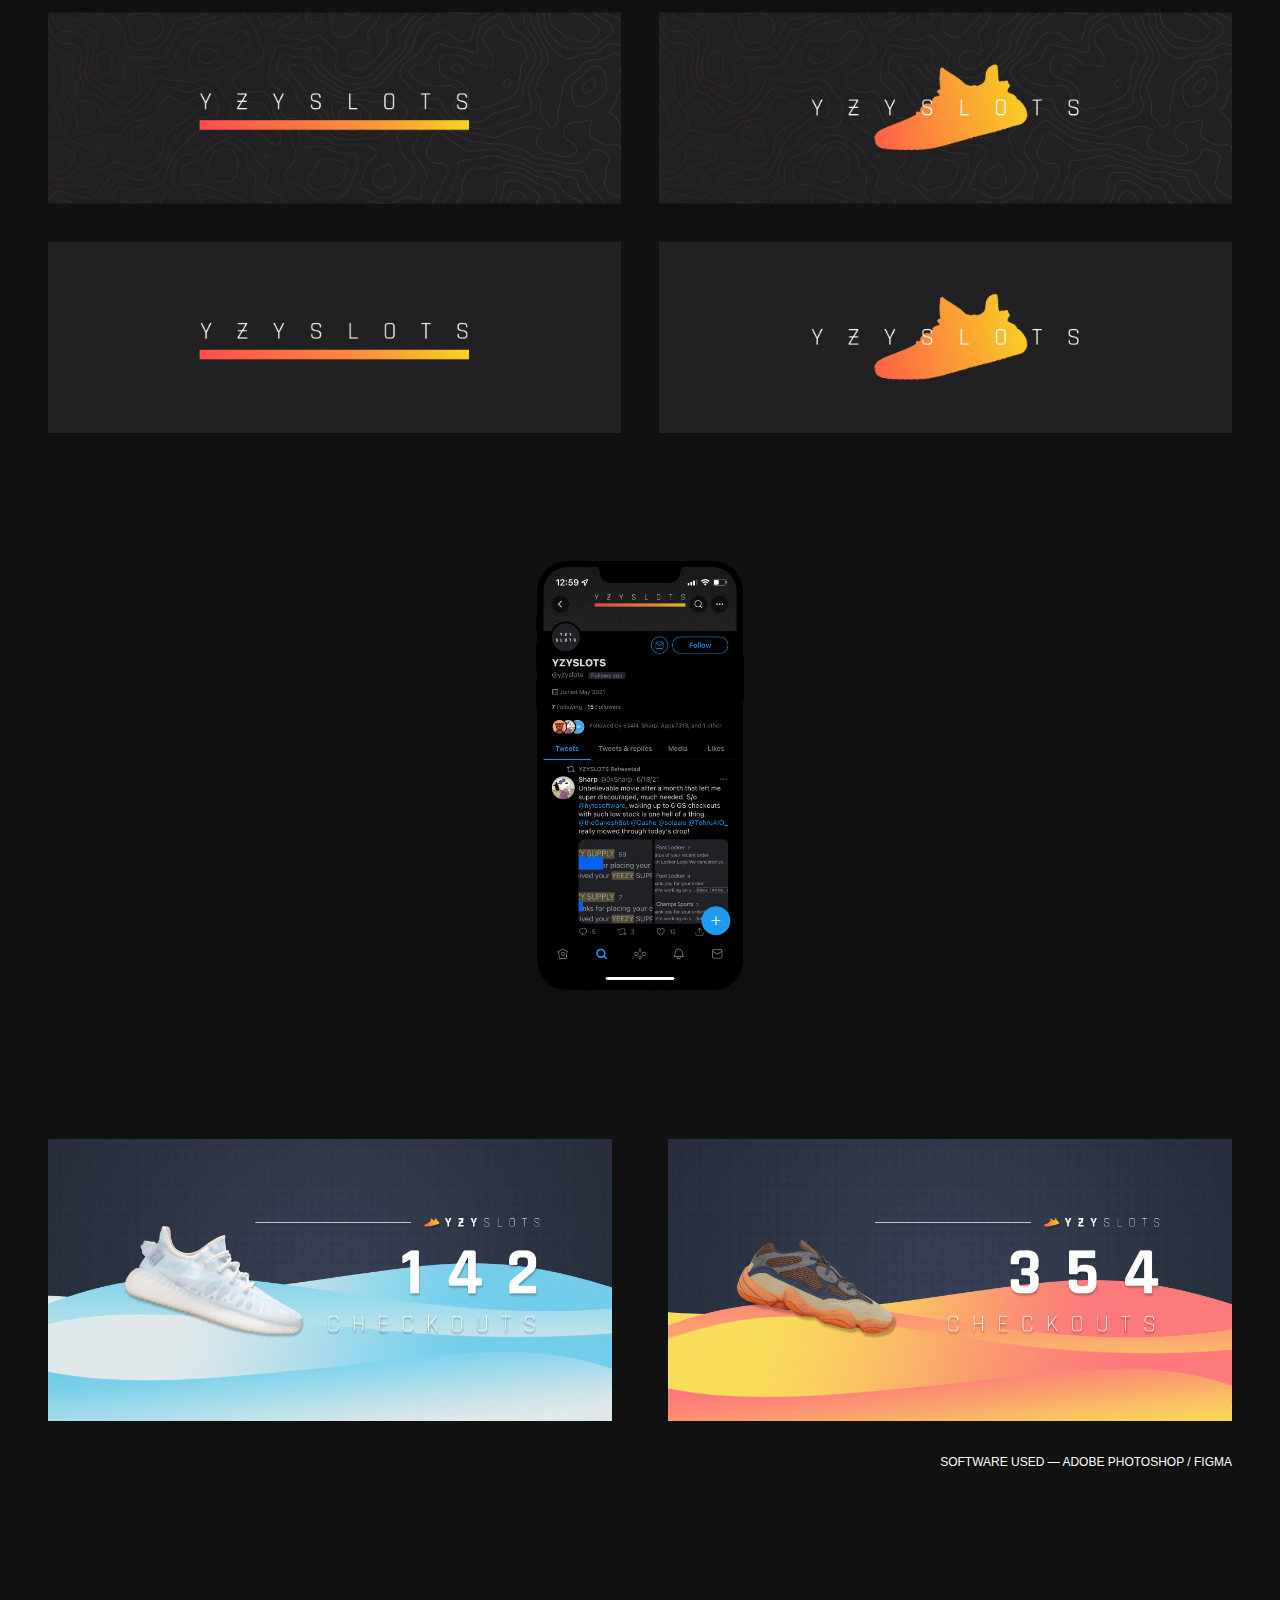
==== commit 14bc26a4: "Fix Reference links" ====
--- a/studio.html
+++ b/studio.html
@@ -1,122 +1,122 @@
-<!DOCTYPE html>
-<html lang="en">
-    <head>
-        <meta charset="utf-8">
-        <meta name="viewport" content="width=device-width, initial-scale=1">
-        <meta http-equiv="X-UA-Compatible" content="ie=edge">
-        <link rel="apple-touch-icon" sizes="57x57" href="/favicon/apple-icon-57x57.png">
-        <link rel="apple-touch-icon" sizes="60x60" href="/favicon/apple-icon-60x60.png">
-        <link rel="apple-touch-icon" sizes="72x72" href="/favicon/apple-icon-72x72.png">
-        <link rel="apple-touch-icon" sizes="76x76" href="/favicon/apple-icon-76x76.png">
-        <link rel="apple-touch-icon" sizes="114x114" href="/favicon/apple-icon-114x114.png">
-        <link rel="apple-touch-icon" sizes="120x120" href="/favicon/apple-icon-120x120.png">
-        <link rel="apple-touch-icon" sizes="144x144" href="/favicon/apple-icon-144x144.png">
-        <link rel="apple-touch-icon" sizes="152x152" href="/favicon/apple-icon-152x152.png">
-        <link rel="apple-touch-icon" sizes="180x180" href="/favicon/apple-icon-180x180.png">
-        <link rel="icon" type="image/png" sizes="192x192"  href="/favicon/android-icon-192x192.png">
-        <link rel="icon" type="image/png" sizes="32x32" href="/favicon/favicon-32x32.png">
-        <link rel="icon" type="image/png" sizes="96x96" href="/favicon/favicon-96x96.png">
-        <link rel="icon" type="image/png" sizes="16x16" href="/favicon/favicon-16x16.png">
-        <link rel="manifest" href="/favicon/manifest.json">
-        <meta name="msapplication-TileColor" content="#ffffff">
-        <meta name="msapplication-TileImage" content="/favicon/ms-icon-144x144.png">
-        <meta name="theme-color" content="#000000">
-        <link rel="stylesheet" href="css/tachyons.min.css" />
-        <link rel="stylesheet" href="css/styles.css" />
-        <script type="text/javascript" src="/js/jquery-3.6.0.min.js"></script>
-        <title>Tyler Myers — Studio</title>
-    </head>
-    <body class="bg-near-black white maison-neue">
-        <header class="pa3 cf w-100 center bg-near-white near-black">
-            <div class="pa3 cf mw9 center">
-                <section class="w-100 pb4-ns ph4-ns pv5 pv6-ns">
-                    <h1 class="f4 normal"><a href="/" class="link underline-hover near-black">← Back</a></h1>
-                    <h1 class="pt4 mv2 lh-title normal">Studio</h1>
-                    <h1 class="f3 pa0 mv2 lh-title normal">Creative Direction</h1>
-                    <p class="f5 lh-title pt5">Work History</p>
-                    <h2 class="f4 f3-ns mv2 normal"><span class="hide-child"><a class="link underline-hover near-black" href="#liferuin">Creative Director — LIFERUIN</a><span class="child">&nbsp;→</span></span></h2>
-                    <h2 class="f4 f3-ns mv2 normal"><span class="hide-child"><a class="link underline-hover near-black" href="#yzyslots">Art Director — YZYSlots</a><span class="child">&nbsp;→</span></span></h2>
-                </section>
-            </div>
-        </header>
-        <main class="pa3 pt6 pt3-ns mw9 center">
-            <section class="ph4-ns mv7-ns">
-                <article class="pt4 pb5 bt bw1" id="liferuin">
-                    <div class="w-100 pt5 mv3 lh-copy cf">
-                        <div class="w-third-ns fl-ns v-top">
-                            <p class="f3 ma0">LIFERUIN</p>
-                        </div>
-                        <div class="w-two-thirds-ns fl-ns">
-                            <p class="f3 mt0 mb1">Creative Director</p>
-                            <p class="f5 mv1">2011 — Present</p>
-                            <p class="f7 mv1 ttu fw1">Curation / Graphic Design / Music Production / Photography / Video Production / Web Development</p>
-                            <p class="f3 mv5">LIFERUIN was created during the heyday of the Tumblr-era as an art blog where I could share all forms of various artistic inspiration that I found deep in the obscure corners of the internet. After amassing 25k+ followers and over a million total post interactions in the span of a couple years, Tumblr quickly fell off (thanks Yahoo <img src="images/feelsbadman.png" height="18px" alt="feelsbadman">) and Liferuin subsequently transitioned into my own personal artistic and creative identity.</p>
-                        </div>
-                    </div>
-                    <div class="tc center">
-                        <img class="center db" src="images/Music Timeline.png">
-                    </div>
-                    <div class="mv4 mw7 center lh-copy">
-                        <p class="f5 f4-ns mv5">I released six music albums and EPs between 2013 and 2016, undertaking the entire creative process on my own — including music production, art design & direction, and marketing via various social medias. During the planning and process of each release, I took care to create a unique aesthetic that remained congruent from the sound of the music to the visuals of the art design.</p>
-                        <p class="f5 f4-ns mv5">All of these releases are available on <a href="https://liferuin.bandcamp.com" class="link underline-hover" target="_blank">Bandcamp</a> and listeners are free to pay what they want, as music has always been a passion of mine and I do not want money to interfere with that connection.</p>
-                    </div>
-                    <div class="tc center">
-                        <img class="center db" src="images/Life Playlists.png">
-                    </div>
-                    <div class="mv4 mw7 center lh-copy">
-                        <p class="f5 f4-ns mv5">During COVID2020™, I began a series of weekly playlists titled <i>LIFE</i> showcasing music that I found interesting and enjoyable. These playlists included new releases as well as throwbacks and spanned across a multitude of different genres. I was solely responsible for the curation of these playlists as well as the art direction and design for the cover art. I incorporated different techniques such as typography, graphic design, and photography to create eye-catching artwork that would draw an audience to my playlists. These playlists are available on both Apple Music and Spotify.</p>
-                    </div>
-                    <div class="mv4 video-container" id="boston">
-                        <iframe src="https://player.vimeo.com/video/375302380?h=4c0749a3c9" frameborder="0" allowfullscreen></iframe>
-                    </div>
-                    <div class="mv4 video-container" id="new-balance">
-                        <iframe src="https://www.youtube-nocookie.com/embed/navnlQxrgsI" frameborder="0" allowfullscreen></iframe>
-                    </div>
-                    <div class="mv4 mw7 center lh-copy">
-                        <p class="f5 f4-ns mv5">I have also produced videos ranging anywhere from music videos to vlogs. I film, edit, and post-process all of my videos, including adding any intros, animations, music, or voiceovers.</p>
-                    </div>
-                    <div class="mv4 mw7 center lh-copy">
-                        <p class="f5 f4-ns mv5">I designed and coded numerous websites and web portfolios. Using HTML and CSS, I was able to build responsive and efficient websites, including developing the <a href="https://liferu.in" class="link underline-hover" target="_blank">LIFERUIN website</a> completely on a grid.</p>
-                    </div>
-                    <div class="tc center">
-                        <img class="w-100 db" src="images/logo_animation.gif">
-                    </div>
-                    <div class="mv4 tr-ns lh-copy">
-                        <p class="f7 mv1 ttu fw1">Software Used — Ableton Live Suite / Adobe After Effects / Adobe Lightroom / Adobe Photoshop / Adobe Premiere Pro / Figma / Github / Visual Studio Code</p>
-                    </div>
-                </article>
-                <article class="pt4 pb5 bt bw1" id="yzyslots">
-                    <div class="w-100 pt5 mv3 lh-copy cf">
-                        <div class="w-third-ns fl-ns v-top">
-                            <p class="f3 ma0">YZYSlots</p>
-                        </div>
-                        <div class="w-two-thirds-ns fl-ns">
-                            <p class="f3 mt0 mb1">Art Director</p>
-                            <p class="f5 mv1">2021</p>
-                            <p class="f7 mv1 ttu fw1">Brand Identity / Graphic Design / Marketing</p>
-                            <p class="f3 mv5">YZYSlots was a service that eliminated the hassle of purchasing limited Adidas Yeezy footwear online by using automated software to secure orders. I was responsible for the service's art direction including branding and marketing.</p>
-                        </div>
-                    </div>
-                    <div class="tc center">
-                        <img class="center db" src="images/Reference Colors.png">
-                    </div>
-                    <div class="tc center mt5 mt6-ns">
-                        <img class="center db" src="images/Logo Development.png">
-                    </div>
-                    <div class="tc center mt5 mt6-ns">
-                        <img class="center db" src="images/yzyslots_twitter_headers.png">
-                    </div>
-                    <div class="tc center mt5 mt6-ns">
-                        <img class="center db vh-50-ns h5" src="images/yzyslots_twitter_iphonemockup.png">
-                    </div>
-                    <div class="tc center mt5 mt6-ns">
-                        <img class="center db" src="images/yzyslots_marketing.png">
-                    </div>
-                    <div class="mv4 tr-ns lh-copy">
-                        <p class="f7 mv1 ttu fw1">Software Used — Adobe Photoshop / Figma</p>
-                    </div>
-                </article>
-            </section>
-        </main>
-    </body>
+<!DOCTYPE html>
+<html lang="en">
+    <head>
+        <meta charset="utf-8">
+        <meta name="viewport" content="width=device-width, initial-scale=1">
+        <meta http-equiv="X-UA-Compatible" content="ie=edge">
+        <link rel="apple-touch-icon" sizes="57x57" href="/favicon/apple-icon-57x57.png">
+        <link rel="apple-touch-icon" sizes="60x60" href="/favicon/apple-icon-60x60.png">
+        <link rel="apple-touch-icon" sizes="72x72" href="/favicon/apple-icon-72x72.png">
+        <link rel="apple-touch-icon" sizes="76x76" href="/favicon/apple-icon-76x76.png">
+        <link rel="apple-touch-icon" sizes="114x114" href="/favicon/apple-icon-114x114.png">
+        <link rel="apple-touch-icon" sizes="120x120" href="/favicon/apple-icon-120x120.png">
+        <link rel="apple-touch-icon" sizes="144x144" href="/favicon/apple-icon-144x144.png">
+        <link rel="apple-touch-icon" sizes="152x152" href="/favicon/apple-icon-152x152.png">
+        <link rel="apple-touch-icon" sizes="180x180" href="/favicon/apple-icon-180x180.png">
+        <link rel="icon" type="image/png" sizes="192x192"  href="/favicon/android-icon-192x192.png">
+        <link rel="icon" type="image/png" sizes="32x32" href="/favicon/favicon-32x32.png">
+        <link rel="icon" type="image/png" sizes="96x96" href="/favicon/favicon-96x96.png">
+        <link rel="icon" type="image/png" sizes="16x16" href="/favicon/favicon-16x16.png">
+        <link rel="manifest" href="/favicon/manifest.json">
+        <meta name="msapplication-TileColor" content="#ffffff">
+        <meta name="msapplication-TileImage" content="/favicon/ms-icon-144x144.png">
+        <meta name="theme-color" content="#000000">
+        <link rel="stylesheet" href="css/tachyons.min.css" />
+        <link rel="stylesheet" href="css/styles.css" />
+        <script type="text/javascript" src="/js/jquery-3.6.0.min.js"></script>
+        <title>Tyler Myers — Studio</title>
+    </head>
+    <body class="bg-near-black white maison-neue">
+        <header class="pa3 cf w-100 center bg-near-white near-black">
+            <div class="pa3 cf mw9 center">
+                <section class="w-100 pb4-ns ph4-ns pv5 pv6-ns">
+                    <h1 class="f4 normal"><a href="/" class="link underline-hover near-black">← Back</a></h1>
+                    <h1 class="pt4 mv2 lh-title normal">Studio</h1>
+                    <h1 class="f3 pa0 mv2 lh-title normal">Creative Direction</h1>
+                    <p class="f5 lh-title pt5">Work History</p>
+                    <h2 class="f4 f3-ns mv2 normal"><span class="hide-child"><a class="link underline-hover near-black" href="#liferuin">Creative Director — LIFERUIN</a><span class="child">&nbsp;→</span></span></h2>
+                    <h2 class="f4 f3-ns mv2 normal"><span class="hide-child"><a class="link underline-hover near-black" href="#yzyslots">Art Director — YZYSlots</a><span class="child">&nbsp;→</span></span></h2>
+                </section>
+            </div>
+        </header>
+        <main class="pa3 pt6 pt3-ns mw9 center">
+            <section class="ph4-ns mv7-ns">
+                <article class="pt4 pb5 bt bw1" id="liferuin">
+                    <div class="w-100 pt5 mv3 lh-copy cf">
+                        <div class="w-third-ns fl-ns v-top">
+                            <p class="f3 ma0">LIFERUIN</p>
+                        </div>
+                        <div class="w-two-thirds-ns fl-ns">
+                            <p class="f3 mt0 mb1">Creative Director</p>
+                            <p class="f5 mv1">2011 — Present</p>
+                            <p class="f7 mv1 ttu fw1">Curation / Graphic Design / Music Production / Photography / Video Production / Web Development</p>
+                            <p class="f3 mv5">LIFERUIN was created during the heyday of the Tumblr-era as an art blog where I could share all forms of various artistic inspiration that I found deep in the obscure corners of the internet. After amassing 25k+ followers and over a million total post interactions in the span of a couple years, Tumblr quickly fell off (thanks Yahoo <img src="images/feelsbadman.png" height="18px" alt="feelsbadman">) and Liferuin subsequently transitioned into my own personal artistic and creative identity.</p>
+                        </div>
+                    </div>
+                    <div class="tc center">
+                        <img class="center db" src="images/Music Timeline.png">
+                    </div>
+                    <div class="mv4 mw7 center lh-copy">
+                        <p class="f5 f4-ns mv5">I released six music albums and EPs between 2013 and 2016, undertaking the entire creative process on my own — including music production, art design & direction, and marketing via various social medias. During the planning and process of each release, I took care to create a unique aesthetic that remained congruent from the sound of the music to the visuals of the art design.</p>
+                        <p class="f5 f4-ns mv5">All of these releases are available on <a href="https://liferuin.bandcamp.com" class="link underline-hover" target="_blank">Bandcamp</a> and listeners are free to pay what they want, as music has always been a passion of mine and I do not want money to interfere with that connection.</p>
+                    </div>
+                    <div class="tc center">
+                        <img class="center db" src="images/Life Playlists.png">
+                    </div>
+                    <div class="mv4 mw7 center lh-copy">
+                        <p class="f5 f4-ns mv5">During COVID2020™, I began a series of weekly playlists titled <i>LIFE</i> showcasing music that I found interesting and enjoyable. These playlists included new releases as well as throwbacks and spanned across a multitude of different genres. I was solely responsible for the curation of these playlists as well as the art direction and design for the cover art. I incorporated different techniques such as typography, graphic design, and photography to create eye-catching artwork that would draw an audience to my playlists. These playlists are available on both Apple Music and Spotify.</p>
+                    </div>
+                    <div class="mv4 video-container" id="boston">
+                        <iframe src="https://player.vimeo.com/video/375302380?h=4c0749a3c9" frameborder="0" allowfullscreen></iframe>
+                    </div>
+                    <div class="mv4 video-container" id="new-balance">
+                        <iframe src="https://www.youtube-nocookie.com/embed/navnlQxrgsI" frameborder="0" allowfullscreen></iframe>
+                    </div>
+                    <div class="mv4 mw7 center lh-copy">
+                        <p class="f5 f4-ns mv5">I have also produced videos ranging anywhere from music videos to vlogs. I film, edit, and post-process all of my videos, including adding any intros, animations, music, or voiceovers.</p>
+                    </div>
+                    <div class="mv4 mw7 center lh-copy">
+                        <p class="f5 f4-ns mv5">I designed and coded numerous websites and web portfolios. Using HTML and CSS, I was able to build responsive and efficient websites, including developing the <a href="https://liferu.in" class="link underline-hover" target="_blank">LIFERUIN website</a> completely on a grid.</p>
+                    </div>
+                    <div class="tc center">
+                        <img class="w-100 db" src="images/logo_animation.gif">
+                    </div>
+                    <div class="mv4 tr-ns lh-copy">
+                        <p class="f7 mv1 ttu fw1">Software Used — Ableton Live Suite / Adobe After Effects / Adobe Lightroom / Adobe Photoshop / Adobe Premiere Pro / Figma / Github / Visual Studio Code</p>
+                    </div>
+                </article>
+                <article class="pt4 pb5 bt bw1" id="yzyslots">
+                    <div class="w-100 pt5 mv3 lh-copy cf">
+                        <div class="w-third-ns fl-ns v-top">
+                            <p class="f3 ma0">YZYSlots</p>
+                        </div>
+                        <div class="w-two-thirds-ns fl-ns">
+                            <p class="f3 mt0 mb1">Art Director</p>
+                            <p class="f5 mv1">2021</p>
+                            <p class="f7 mv1 ttu fw1">Brand Identity / Graphic Design / Marketing</p>
+                            <p class="f3 mv5">YZYSlots was a service that eliminated the hassle of purchasing limited Adidas Yeezy footwear online by using automated software to secure orders. I was responsible for the service's art direction including branding and marketing.</p>
+                        </div>
+                    </div>
+                    <div class="tc center">
+                        <img class="center db" src="images/Reference Colors.png">
+                    </div>
+                    <div class="tc center mt5 mt6-ns">
+                        <img class="center db" src="images/Logo Development.png">
+                    </div>
+                    <div class="tc center mt5 mt6-ns">
+                        <img class="center db" src="images/yzyslots_twitter_headers.png">
+                    </div>
+                    <div class="tc center mt5 mt6-ns">
+                        <img class="center db vh-50-ns h5" src="images/yzyslots_twitter_iphonemockup.png">
+                    </div>
+                    <div class="tc center mt5 mt6-ns">
+                        <img class="center db" src="images/yzyslots_marketing.png">
+                    </div>
+                    <div class="mv4 tr-ns lh-copy">
+                        <p class="f7 mv1 ttu fw1">Software Used — Adobe Photoshop / Figma</p>
+                    </div>
+                </article>
+            </section>
+        </main>
+    </body>
 </html>--- a/css/styles.css
+++ b/css/styles.css
@@ -1,92 +1,92 @@
-/* Fade In */
-@-webkit-keyframes fadeIn { from { opacity:0; } to { opacity:1; } }
-@-moz-keyframes fadeIn { from { opacity:0; } to { opacity:1; } }
-@keyframes fadeIn { from { opacity:0; } to { opacity:1; } }
-
-/* Maison Neue */
-.maison-neue {font-family: "Maison Neue", sans-serif;}
-
-@font-face {
-    font-family: "Maison Neue";
-    src: url(fonts/maison-neue/MaisonNeue-Book.woff);
-    src: url(fonts/maison-neue/MaisonNeue-Book.woff2);
-    font-weight: normal;
-    font-style: normal;
-}
-
-@font-face {
-    font-family: "Maison Neue";
-    src: url(fonts/maison-neue/MaisonNeue-BookItalic.woff);
-    src: url(fonts/maison-neue/MaisonNeue-BookItalic.woff2);
-    font-weight: normal;
-    font-style: italic;
-}
-
-@font-face {
-    font-family: "Maison Neue";
-    src: url(fonts/maison-neue/MaisonNeue-Bold.woff);
-    src: url(fonts/maison-neue/MaisonNeue-Bold.woff2);
-    font-weight: bold;
-    font-style: normal;
-}
-
-@font-face {
-    font-family: "Maison Neue";
-    src: url(fonts/maison-neue/MaisonNeue-BoldItalic.woff);
-    src: url(fonts/maison-neue/MaisonNeue-BoldItalic.woff2);
-    font-weight: bold;
-    font-style: italic;
-}
-
-@font-face {
-    font-family: "Maison Neue";
-    src: url(fonts/maison-neue/MaisonNeue-Light.woff);
-    src: url(fonts/maison-neue/MaisonNeue-Light.woff2);
-    font-weight: 100;
-    font-style: normal;
-}
-
-/* Neue Haas Grotesk */
-.neue-haas-grotesk {font-family: "Neue Haas Grotesk", sans-serif;}
-
-@font-face {
-    font-family: "Neue Haas Grotesk";
-    src: url(fonts/neue-haas-grotesk/NeueHaasDisplay-Roman.woff);
-    font-weight: normal;
-    font-style: normal;
-}
-
-@font-face {
-    font-family: "Neue Haas Grotesk";
-    src: url(fonts/neue-haas-grotesk/NeueHaasDisplay-RomanItalic.woff);
-    font-weight: normal;
-    font-style: italic;
-}
-
-@font-face {
-    font-family: "Neue Haas Grotesk";
-    src: url(fonts/neue-haas-grotesk/NeueHaasDisplay-Bold.woff);
-    font-weight: bold;
-    font-style: normal;
-}
-
-@font-face {
-    font-family: "Neue Haas Grotesk";
-    src: url(fonts/neue-haas-grotesk/NeueHaasDisplay-BoldItalic.woff);
-    font-weight: bold;
-    font-style: italic;
-}
-
-@font-face {
-    font-family: "Neue Haas Grotesk";
-    src: url(fonts/neue-haas-grotesk/NeueHaasDisplay-Light.woff);
-    font-weight: 100;
-    font-style: normal;
-}
-
-/* Override Styles */
-a {color: white;}
-
-.video-container { position: relative; padding-bottom: 56.25%; padding-top: 30px; height: 0; overflow: hidden; }
-
+/* Fade In */
+@-webkit-keyframes fadeIn { from { opacity:0; } to { opacity:1; } }
+@-moz-keyframes fadeIn { from { opacity:0; } to { opacity:1; } }
+@keyframes fadeIn { from { opacity:0; } to { opacity:1; } }
+
+/* Maison Neue */
+.maison-neue {font-family: "Maison Neue", sans-serif;}
+
+@font-face {
+    font-family: "Maison Neue";
+    src: url(fonts/maison-neue/MaisonNeue-Book.woff);
+    src: url(fonts/maison-neue/MaisonNeue-Book.woff2);
+    font-weight: normal;
+    font-style: normal;
+}
+
+@font-face {
+    font-family: "Maison Neue";
+    src: url(fonts/maison-neue/MaisonNeue-BookItalic.woff);
+    src: url(fonts/maison-neue/MaisonNeue-BookItalic.woff2);
+    font-weight: normal;
+    font-style: italic;
+}
+
+@font-face {
+    font-family: "Maison Neue";
+    src: url(fonts/maison-neue/MaisonNeue-Bold.woff);
+    src: url(fonts/maison-neue/MaisonNeue-Bold.woff2);
+    font-weight: bold;
+    font-style: normal;
+}
+
+@font-face {
+    font-family: "Maison Neue";
+    src: url(fonts/maison-neue/MaisonNeue-BoldItalic.woff);
+    src: url(fonts/maison-neue/MaisonNeue-BoldItalic.woff2);
+    font-weight: bold;
+    font-style: italic;
+}
+
+@font-face {
+    font-family: "Maison Neue";
+    src: url(fonts/maison-neue/MaisonNeue-Light.woff);
+    src: url(fonts/maison-neue/MaisonNeue-Light.woff2);
+    font-weight: 100;
+    font-style: normal;
+}
+
+/* Neue Haas Grotesk */
+.neue-haas-grotesk {font-family: "Neue Haas Grotesk", sans-serif;}
+
+@font-face {
+    font-family: "Neue Haas Grotesk";
+    src: url(fonts/neue-haas-grotesk/NeueHaasDisplay-Roman.woff);
+    font-weight: normal;
+    font-style: normal;
+}
+
+@font-face {
+    font-family: "Neue Haas Grotesk";
+    src: url(fonts/neue-haas-grotesk/NeueHaasDisplay-RomanItalic.woff);
+    font-weight: normal;
+    font-style: italic;
+}
+
+@font-face {
+    font-family: "Neue Haas Grotesk";
+    src: url(fonts/neue-haas-grotesk/NeueHaasDisplay-Bold.woff);
+    font-weight: bold;
+    font-style: normal;
+}
+
+@font-face {
+    font-family: "Neue Haas Grotesk";
+    src: url(fonts/neue-haas-grotesk/NeueHaasDisplay-BoldItalic.woff);
+    font-weight: bold;
+    font-style: italic;
+}
+
+@font-face {
+    font-family: "Neue Haas Grotesk";
+    src: url(fonts/neue-haas-grotesk/NeueHaasDisplay-Light.woff);
+    font-weight: 100;
+    font-style: normal;
+}
+
+/* Override Styles */
+a {color: white;}
+
+.video-container { position: relative; padding-bottom: 56.25%; padding-top: 30px; height: 0; overflow: hidden; }
+
 .video-container iframe, .video-container object, .video-container embed { position: absolute; top: 0; left: 0; width: 100%; height: 100%; }